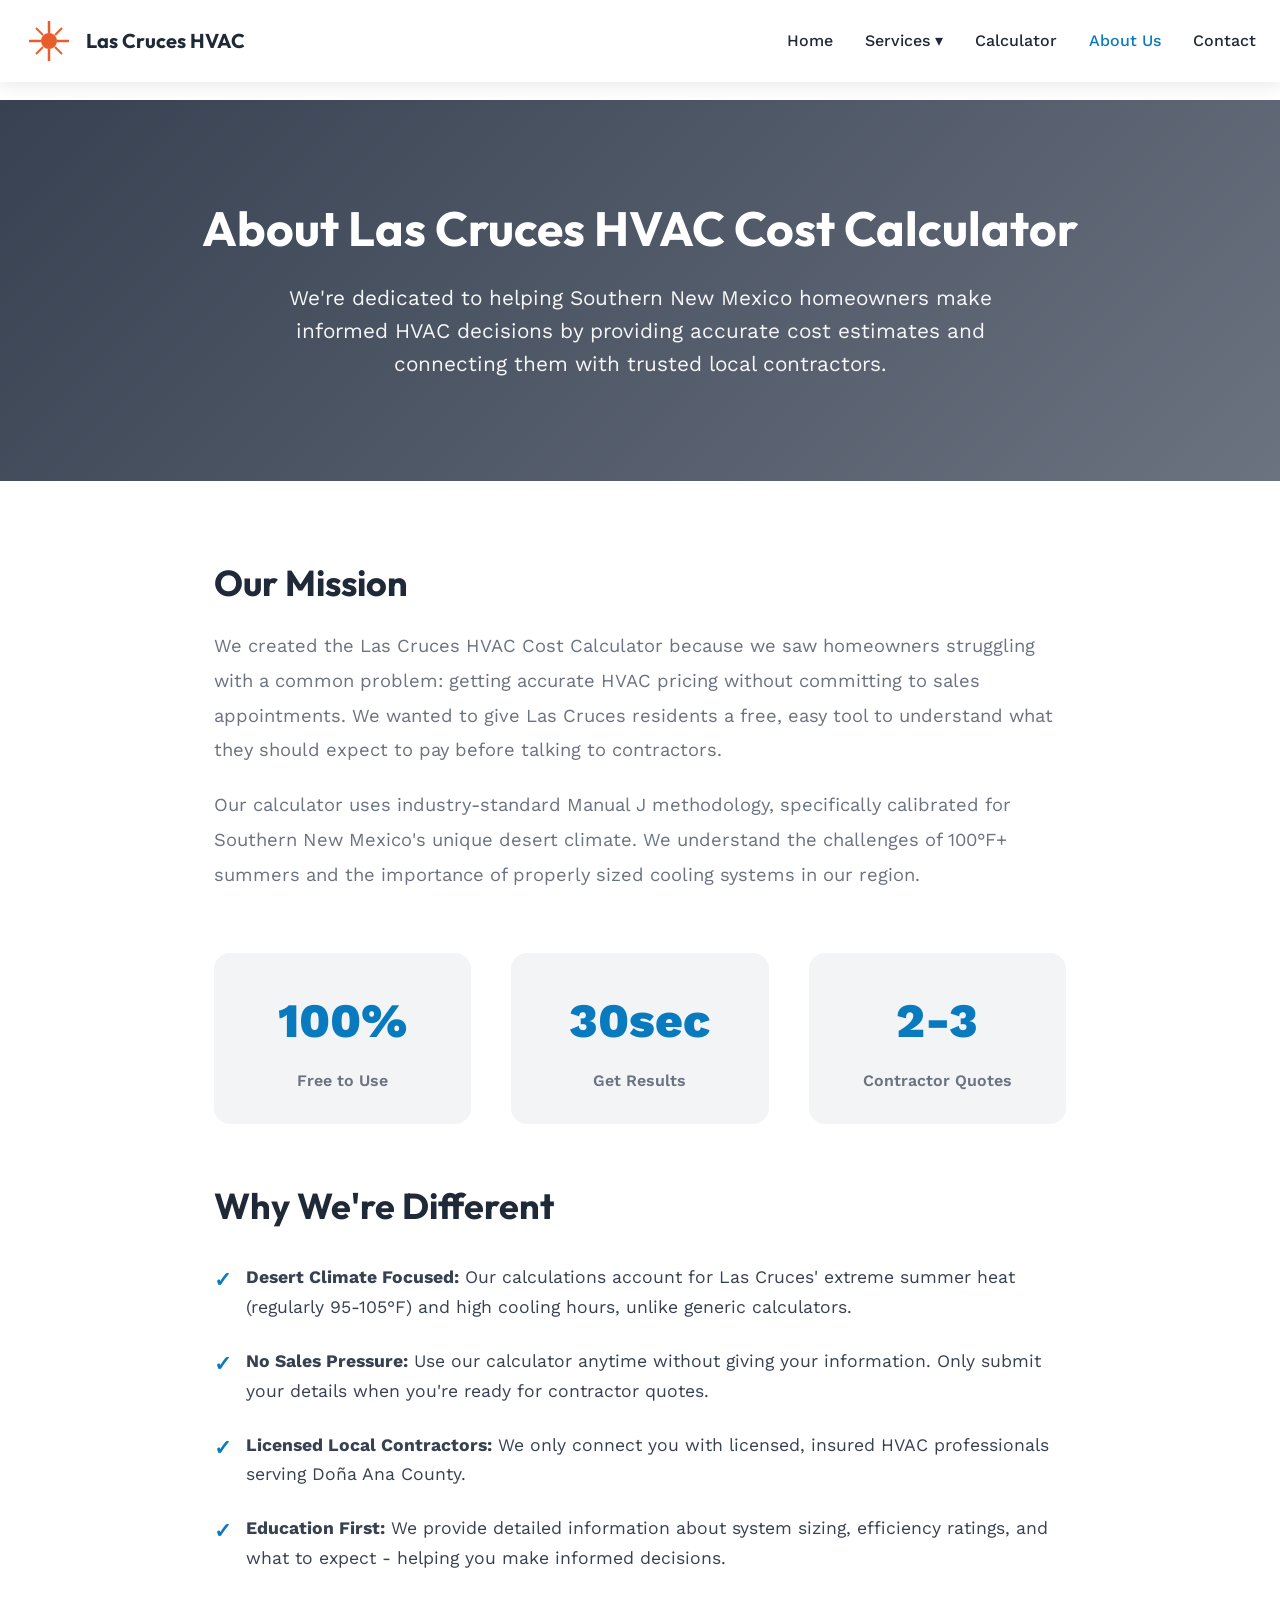
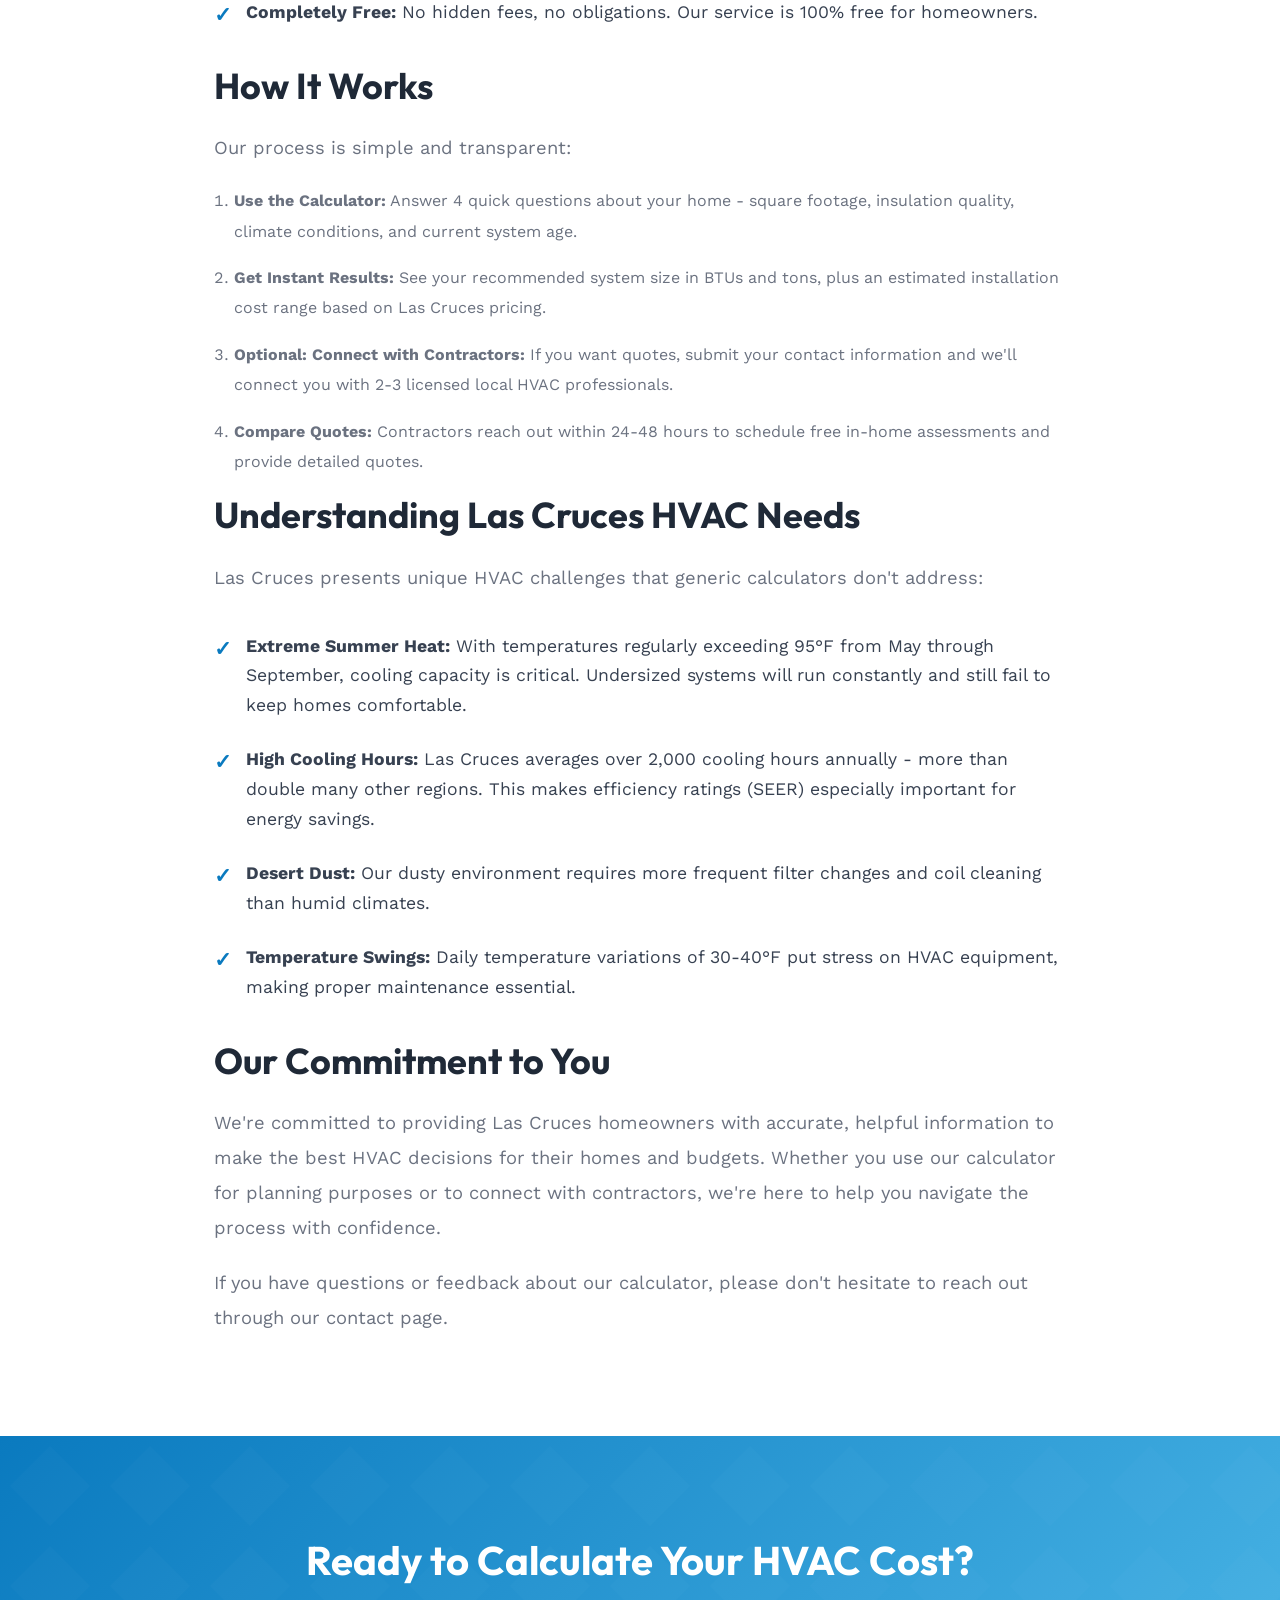
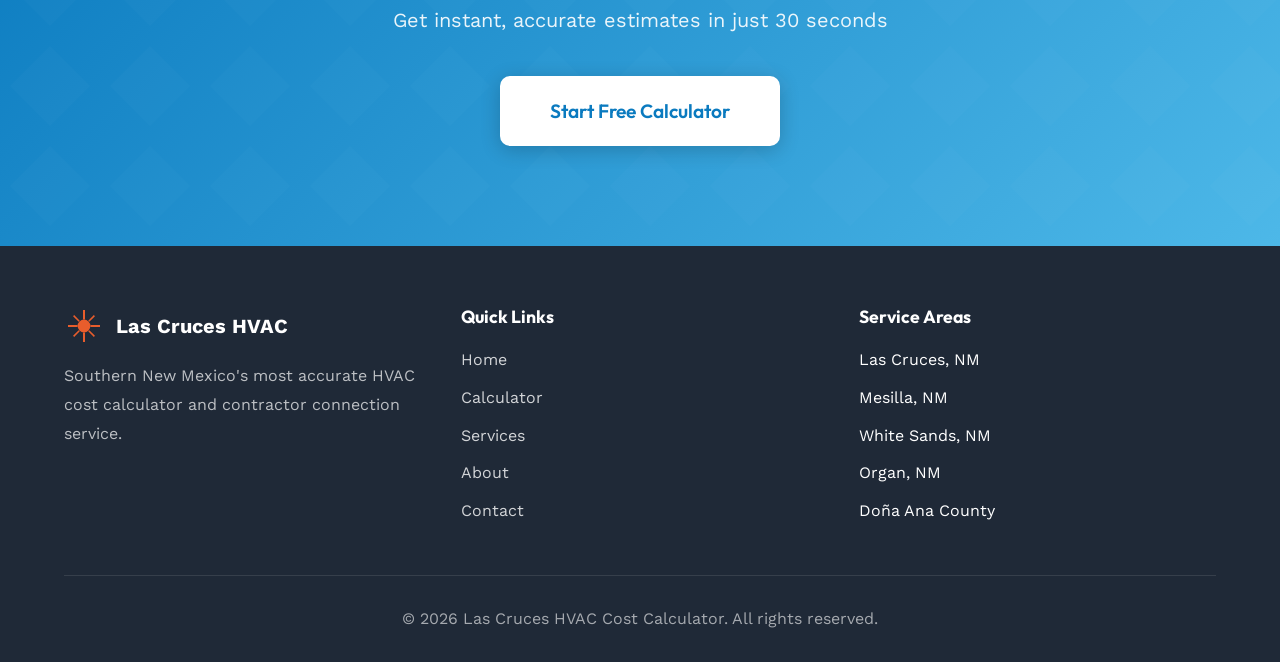
==== about.html @ 750be644 "first commit" ====
<html lang="en">
<head>
    <meta charset="UTF-8">
    <meta name="viewport" content="width=device-width, initial-scale=1.0">
    <title>About Las Cruces HVAC Cost Calculator | Free Tool & Local Contractors</title>
    <meta name="description" content="Learn about our free HVAC cost calculator serving Las Cruces and Doña Ana County. We connect homeowners with licensed local contractors for accurate quotes.">
    <link rel="stylesheet" href="styles.css">
    <link rel="preconnect" href="https://fonts.googleapis.com">
    <link rel="preconnect" href="https://fonts.gstatic.com" crossorigin>
    <link href="https://fonts.googleapis.com/css2?family=Outfit:wght@300;400;500;600;700;800&family=Work+Sans:wght@400;500;600&display=swap" rel="stylesheet">
    <style>
        .about-page {
            padding-top: 100px;
            min-height: 100vh;
        }

        .about-hero {
            background: var(--neutral-gradient);
            color: white;
            padding: 100px 24px;
            text-align: center;
        }

        .about-hero h1 {
            font-size: 3rem;
            margin-bottom: 24px;
        }

        .about-hero p {
            font-size: 1.3rem;
            max-width: 800px;
            margin: 0 auto;
            opacity: 0.95;
        }

        .about-content {
            max-width: 900px;
            margin: 0 auto;
            padding: 80px 24px;
        }

        .about-content h2 {
            font-size: 2.25rem;
            color: var(--dark);
            margin-bottom: 24px;
            margin-top: 60px;
        }

        .about-content h2:first-of-type {
            margin-top: 0;
        }

        .about-content p {
            color: var(--metal-gray);
            line-height: 1.9;
            font-size: 1.15rem;
            margin-bottom: 20px;
        }

        .about-content ul {
            margin: 24px 0;
            padding-left: 0;
            list-style: none;
        }

        .about-content ul li {
            padding: 12px 0 12px 32px;
            position: relative;
            color: var(--steel-dark);
            font-size: 1.1rem;
            line-height: 1.7;
        }

        .about-content ul li:before {
            content: '✓';
            position: absolute;
            left: 0;
            color: var(--cool-blue);
            font-weight: bold;
            font-size: 1.3rem;
        }

        .stats-grid {
            display: grid;
            grid-template-columns: repeat(auto-fit, minmax(200px, 1fr));
            gap: 40px;
            margin: 60px 0;
        }

        .stat-box {
            text-align: center;
            padding: 30px;
            background: var(--light-gray);
            border-radius: 16px;
        }

        .stat-number {
            font-size: 3rem;
            font-weight: 800;
            color: var(--cool-blue);
            margin-bottom: 8px;
        }

        .stat-label {
            color: var(--metal-gray);
            font-weight: 600;
        }

        @media (max-width: 768px) {
            .about-hero h1 {
                font-size: 2.25rem;
            }

            .about-hero p {
                font-size: 1.1rem;
            }

            .about-content h2 {
                font-size: 1.85rem;
            }
        }
    </style>
</head>
<body>
    <nav class="navbar">
        <div class="nav-container">
            <a href="index.html" class="logo">
                <svg width="50" height="50" viewBox="0 0 50 50" class="zia-icon">
                    <circle cx="25" cy="25" r="8" fill="currentColor"/>
                    <line x1="25" y1="5" x2="25" y2="17" stroke="currentColor" stroke-width="2.5"/>
                    <line x1="25" y1="33" x2="25" y2="45" stroke="currentColor" stroke-width="2.5"/>
                    <line x1="5" y1="25" x2="17" y2="25" stroke="currentColor" stroke-width="2.5"/>
                    <line x1="33" y1="25" x2="45" y2="25" stroke="currentColor" stroke-width="2.5"/>
                    <line x1="12" y1="12" x2="19" y2="19" stroke="currentColor" stroke-width="2"/>
                    <line x1="31" y1="31" x2="38" y2="38" stroke="currentColor" stroke-width="2"/>
                    <line x1="38" y1="12" x2="31" y2="19" stroke="currentColor" stroke-width="2"/>
                    <line x1="19" y1="31" x2="12" y2="38" stroke="currentColor" stroke-width="2"/>
                </svg>
                <span class="logo-text">Las Cruces HVAC</span>
            </a>
            <ul class="nav-menu">
                <li><a href="index.html">Home</a></li>
                <li class="dropdown">
                    <a href="services.html">Services ▾</a>
                    <ul class="dropdown-menu">
                        <li><a href="services.html#ac-repair">AC Repair</a></li>
                        <li><a href="services.html#furnace-repair">Furnace Repair</a></li>
                        <li><a href="services.html#maintenance">Maintenance</a></li>
                    </ul>
                </li>
                <li><a href="calculator.html">Calculator</a></li>
                <li><a href="about.html" class="active">About Us</a></li>
                <li><a href="contact.html">Contact</a></li>
            </ul>
            <div class="mobile-menu-toggle">☰</div>
        </div>
    </nav>

    <div class="about-page">
        <div class="about-hero fade-in">
            <h1>About Las Cruces HVAC Cost Calculator</h1>
            <p>We're dedicated to helping Southern New Mexico homeowners make informed HVAC decisions by providing accurate cost estimates and connecting them with trusted local contractors.</p>
        </div>

        <div class="about-content">
            <div class="fade-in">
                <h2>Our Mission</h2>
                <p>We created the Las Cruces HVAC Cost Calculator because we saw homeowners struggling with a common problem: getting accurate HVAC pricing without committing to sales appointments. We wanted to give Las Cruces residents a free, easy tool to understand what they should expect to pay before talking to contractors.</p>

                <p>Our calculator uses industry-standard Manual J methodology, specifically calibrated for Southern New Mexico's unique desert climate. We understand the challenges of 100°F+ summers and the importance of properly sized cooling systems in our region.</p>
            </div>

            <div class="stats-grid fade-in">
                <div class="stat-box">
                    <div class="stat-number">100%</div>
                    <div class="stat-label">Free to Use</div>
                </div>
                <div class="stat-box">
                    <div class="stat-number">30sec</div>
                    <div class="stat-label">Get Results</div>
                </div>
                <div class="stat-box">
                    <div class="stat-number">2-3</div>
                    <div class="stat-label">Contractor Quotes</div>
                </div>
            </div>

            <div class="fade-in">
                <h2>Why We're Different</h2>
                <ul>
                    <li><strong>Desert Climate Focused:</strong> Our calculations account for Las Cruces' extreme summer heat (regularly 95-105°F) and high cooling hours, unlike generic calculators.</li>
                    <li><strong>No Sales Pressure:</strong> Use our calculator anytime without giving your information. Only submit your details when you're ready for contractor quotes.</li>
                    <li><strong>Licensed Local Contractors:</strong> We only connect you with licensed, insured HVAC professionals serving Doña Ana County.</li>
                    <li><strong>Education First:</strong> We provide detailed information about system sizing, efficiency ratings, and what to expect - helping you make informed decisions.</li>
                    <li><strong>Completely Free:</strong> No hidden fees, no obligations. Our service is 100% free for homeowners.</li>
                </ul>
            </div>

            <div class="fade-in">
                <h2>How It Works</h2>
                <p>Our process is simple and transparent:</p>

                <ol style="padding-left: 20px; color: var(--metal-gray); line-height: 1.9;">
                    <li style="margin-bottom: 16px;"><strong>Use the Calculator:</strong> Answer 4 quick questions about your home - square footage, insulation quality, climate conditions, and current system age.</li>
                    <li style="margin-bottom: 16px;"><strong>Get Instant Results:</strong> See your recommended system size in BTUs and tons, plus an estimated installation cost range based on Las Cruces pricing.</li>
                    <li style="margin-bottom: 16px;"><strong>Optional: Connect with Contractors:</strong> If you want quotes, submit your contact information and we'll connect you with 2-3 licensed local HVAC professionals.</li>
                    <li style="margin-bottom: 16px;"><strong>Compare Quotes:</strong> Contractors reach out within 24-48 hours to schedule free in-home assessments and provide detailed quotes.</li>
                </ol>
            </div>

            <div class="fade-in">
                <h2>Understanding Las Cruces HVAC Needs</h2>
                <p>Las Cruces presents unique HVAC challenges that generic calculators don't address:</p>

                <ul>
                    <li><strong>Extreme Summer Heat:</strong> With temperatures regularly exceeding 95°F from May through September, cooling capacity is critical. Undersized systems will run constantly and still fail to keep homes comfortable.</li>
                    <li><strong>High Cooling Hours:</strong> Las Cruces averages over 2,000 cooling hours annually - more than double many other regions. This makes efficiency ratings (SEER) especially important for energy savings.</li>
                    <li><strong>Desert Dust:</strong> Our dusty environment requires more frequent filter changes and coil cleaning than humid climates.</li>
                    <li><strong>Temperature Swings:</strong> Daily temperature variations of 30-40°F put stress on HVAC equipment, making proper maintenance essential.</li>
                </ul>
            </div>

            <div class="fade-in">
                <h2>Our Commitment to You</h2>
                <p>We're committed to providing Las Cruces homeowners with accurate, helpful information to make the best HVAC decisions for their homes and budgets. Whether you use our calculator for planning purposes or to connect with contractors, we're here to help you navigate the process with confidence.</p>

                <p>If you have questions or feedback about our calculator, please don't hesitate to reach out through our contact page.</p>
            </div>
        </div>

        <section class="cta-section fade-in">
            <div class="container">
                <div class="cta-content">
                    <h2>Ready to Calculate Your HVAC Cost?</h2>
                    <p>Get instant, accurate estimates in just 30 seconds</p>
                    <a href="calculator.html" class="cta-button primary large">Start Free Calculator</a>
                </div>
            </div>
        </section>
    </div>

    <footer class="footer">
        <div class="container">
            <div class="footer-content">
                <div class="footer-section">
                    <div class="footer-logo">
                        <svg width="40" height="40" viewBox="0 0 50 50" class="zia-icon">
                            <circle cx="25" cy="25" r="8" fill="currentColor"/>
                            <line x1="25" y1="5" x2="25" y2="17" stroke="currentColor" stroke-width="2.5"/>
                            <line x1="25" y1="33" x2="25" y2="45" stroke="currentColor" stroke-width="2.5"/>
                            <line x1="5" y1="25" x2="17" y2="25" stroke="currentColor" stroke-width="2.5"/>
                            <line x1="33" y1="25" x2="45" y2="25" stroke="currentColor" stroke-width="2.5"/>
                            <line x1="12" y1="12" x2="19" y2="19" stroke="currentColor" stroke-width="2"/>
                            <line x1="31" y1="31" x2="38" y2="38" stroke="currentColor" stroke-width="2"/>
                            <line x1="38" y1="12" x2="31" y2="19" stroke="currentColor" stroke-width="2"/>
                            <line x1="19" y1="31" x2="12" y2="38" stroke="currentColor" stroke-width="2"/>
                        </svg>
                        <span>Las Cruces HVAC</span>
                    </div>
                    <p>Southern New Mexico's most accurate HVAC cost calculator and contractor connection service.</p>
                </div>
                <div class="footer-section">
                    <h4>Quick Links</h4>
                    <ul>
                        <li><a href="index.html">Home</a></li>
                        <li><a href="calculator.html">Calculator</a></li>
                        <li><a href="services.html">Services</a></li>
                        <li><a href="about.html">About</a></li>
                        <li><a href="contact.html">Contact</a></li>
                    </ul>
                </div>
                <div class="footer-section">
                    <h4>Service Areas</h4>
                    <ul>
                        <li>Las Cruces, NM</li>
                        <li>Mesilla, NM</li>
                        <li>White Sands, NM</li>
                        <li>Organ, NM</li>
                        <li>Doña Ana County</li>
                    </ul>
                </div>
            </div>
            <div class="footer-bottom">
                <p>&copy; 2026 Las Cruces HVAC Cost Calculator. All rights reserved.</p>
            </div>
        </div>
    </footer>

    <script src="script.js"></script>
</body>
</html>
---- styles.css ----
:root {
    /* HVAC Color Palette */
    --cool-blue: #0A7ABF;
    --ice-blue: #4DB8E8;
    --warm-orange: #E85D2C;
    --heat-red: #C7402C;
    --metal-gray: #6B7280;
    --steel-dark: #374151;
    --light-gray: #F3F4F6;
    --white: #FFFFFF;
    --dark: #1F2937;
    
    /* Gradients */
    --cool-gradient: linear-gradient(135deg, var(--cool-blue), var(--ice-blue));
    --warm-gradient: linear-gradient(135deg, var(--warm-orange), var(--heat-red));
    --neutral-gradient: linear-gradient(135deg, var(--steel-dark), var(--metal-gray));
}

* {
    margin: 0;
    padding: 0;
    box-sizing: border-box;
}

body {
    font-family: 'Work Sans', sans-serif;
    line-height: 1.6;
    color: var(--dark);
    background-color: var(--white);
    overflow-x: hidden;
}

h1, h2, h3, h4, h5, h6 {
    font-family: 'Outfit', sans-serif;
    font-weight: 700;
    line-height: 1.2;
}

.container {
    max-width: 1200px;
    margin: 0 auto;
    padding: 0 24px;
}

/* Navigation */
.navbar {
    position: fixed;
    top: 0;
    left: 0;
    right: 0;
    background: rgba(255, 255, 255, 0.95);
    backdrop-filter: blur(10px);
    box-shadow: 0 2px 20px rgba(0, 0, 0, 0.1);
    z-index: 1000;
    transition: all 0.3s ease;
}

.nav-container {
    max-width: 1400px;
    margin: 0 auto;
    padding: 16px 24px;
    display: flex;
    justify-content: space-between;
    align-items: center;
}

.logo {
    display: flex;
    align-items: center;
    gap: 12px;
    text-decoration: none;
    color: var(--dark);
    font-weight: 700;
    font-size: 1.25rem;
    font-family: 'Outfit', sans-serif;
}

.zia-icon {
    color: var(--warm-orange);
    transition: transform 0.3s ease;
}

.logo:hover .zia-icon {
    transform: rotate(90deg);
}

.nav-menu {
    display: flex;
    list-style: none;
    gap: 32px;
    align-items: center;
}

.nav-menu a {
    text-decoration: none;
    color: var(--dark);
    font-weight: 500;
    transition: color 0.3s ease;
    position: relative;
}

.nav-menu a:hover,
.nav-menu a.active {
    color: var(--cool-blue);
}

.nav-menu a.calculator-link {
    background: var(--cool-gradient);
    color: white;
    padding: 10px 20px;
    border-radius: 8px;
    transition: transform 0.3s ease, box-shadow 0.3s ease;
}

.nav-menu a.calculator-link:hover {
    transform: translateY(-2px);
    box-shadow: 0 4px 12px rgba(10, 122, 191, 0.3);
}

.dropdown {
    position: relative;
}

.dropdown-menu {
    position: absolute;
    top: 100%;
    left: 0;
    background: white;
    list-style: none;
    padding: 12px 0;
    border-radius: 8px;
    box-shadow: 0 4px 20px rgba(0, 0, 0, 0.1);
    opacity: 0;
    visibility: hidden;
    transform: translateY(-10px);
    transition: all 0.3s ease;
    min-width: 200px;
}

.dropdown:hover .dropdown-menu {
    opacity: 1;
    visibility: visible;
    transform: translateY(0);
}

.dropdown-menu li {
    padding: 0;
}

.dropdown-menu a {
    display: block;
    padding: 10px 20px;
    color: var(--dark);
    text-decoration: none;
    transition: background 0.3s ease;
}

.dropdown-menu a:hover {
    background: var(--light-gray);
    color: var(--cool-blue);
}

.mobile-menu-toggle {
    display: none;
    font-size: 1.5rem;
    cursor: pointer;
}

/* Hero Section */
.hero {
    position: relative;
    min-height: 90vh;
    display: flex;
    align-items: center;
    justify-content: center;
    padding: 120px 24px 80px;
    overflow: hidden;
    background: linear-gradient(135deg, #0A7ABF 0%, #4DB8E8 100%);
}

.hero-background {
    position: absolute;
    top: 0;
    left: 0;
    right: 0;
    bottom: 0;
    background-image: 
        url('data:image/svg+xml,<svg width="100" height="100" xmlns="http://www.w3.org/2000/svg"><rect width="100" height="100" fill="none"/><circle cx="50" cy="50" r="30" fill="rgba(255,255,255,0.03)"/></svg>'),
        linear-gradient(135deg, rgba(10, 122, 191, 0.9) 0%, rgba(77, 184, 232, 0.8) 100%);
    background-size: 100px 100px, cover;
    opacity: 1;
}

.hero-content {
    position: relative;
    z-index: 1;
    text-align: center;
    max-width: 900px;
    color: white;
}

.hero h1 {
    font-size: 3.5rem;
    margin-bottom: 24px;
    font-weight: 800;
    letter-spacing: -0.02em;
}

.hero .highlight {
    color: #FFD93D;
    text-shadow: 0 2px 10px rgba(255, 217, 61, 0.3);
}

.hero-subtitle {
    font-size: 1.25rem;
    margin-bottom: 40px;
    opacity: 0.95;
    line-height: 1.8;
}

.hero-features {
    display: flex;
    justify-content: center;
    gap: 32px;
    margin-bottom: 40px;
    flex-wrap: wrap;
}

.feature-badge {
    display: flex;
    align-items: center;
    gap: 8px;
    background: rgba(255, 255, 255, 0.15);
    backdrop-filter: blur(10px);
    padding: 12px 20px;
    border-radius: 50px;
    font-weight: 500;
}

.feature-badge .icon {
    font-size: 1.2rem;
    color: #FFD93D;
}

/* CTA Buttons */
.cta-button {
    display: inline-block;
    padding: 16px 40px;
    border-radius: 10px;
    text-decoration: none;
    font-weight: 600;
    font-size: 1.1rem;
    transition: all 0.3s ease;
    border: none;
    cursor: pointer;
    font-family: 'Outfit', sans-serif;
}

.cta-button.primary {
    background: white;
    color: var(--cool-blue);
    box-shadow: 0 4px 20px rgba(0, 0, 0, 0.2);
}

.cta-button.primary:hover {
    transform: translateY(-3px);
    box-shadow: 0 6px 30px rgba(0, 0, 0, 0.3);
}

.cta-button.large {
    padding: 20px 50px;
    font-size: 1.2rem;
}

/* About Section */
.about-section {
    padding: 100px 24px;
    background: white;
    position: relative;
}

.about-section::before {
    content: '';
    position: absolute;
    top: 0;
    left: 0;
    right: 0;
    bottom: 0;
    background-image: url('data:image/svg+xml,<svg width="200" height="200" xmlns="http://www.w3.org/2000/svg"><circle cx="100" cy="100" r="80" fill="none" stroke="rgba(10,122,191,0.03)" stroke-width="2"/><circle cx="100" cy="100" r="50" fill="none" stroke="rgba(232,93,44,0.03)" stroke-width="2"/></svg>');
    background-size: 200px 200px;
    opacity: 0.5;
    pointer-events: none;
}

.about-content {
    position: relative;
    z-index: 1;
}

.about-section h2 {
    font-size: 2.5rem;
    text-align: center;
    margin-bottom: 24px;
    color: var(--dark);
}

.section-intro {
    text-align: center;
    font-size: 1.2rem;
    color: var(--metal-gray);
    max-width: 800px;
    margin: 0 auto 60px;
    line-height: 1.8;
}

.benefits-grid {
    display: grid;
    grid-template-columns: repeat(auto-fit, minmax(300px, 1fr));
    gap: 40px;
    margin-top: 60px;
}

.benefit-card {
    background: white;
    padding: 40px;
    border-radius: 16px;
    box-shadow: 0 4px 20px rgba(0, 0, 0, 0.08);
    transition: all 0.3s ease;
    border: 2px solid transparent;
}

.benefit-card:hover {
    transform: translateY(-5px);
    box-shadow: 0 8px 30px rgba(0, 0, 0, 0.12);
    border-color: var(--cool-blue);
}

.benefit-icon {
    font-size: 3rem;
    margin-bottom: 20px;
    width: 80px;
    height: 80px;
    display: flex;
    align-items: center;
    justify-content: center;
    border-radius: 16px;
}

.benefit-icon.cool {
    background: var(--cool-gradient);
}

.benefit-icon.warm {
    background: var(--warm-gradient);
}

.benefit-icon.neutral {
    background: var(--neutral-gradient);
}

.benefit-card h3 {
    font-size: 1.5rem;
    margin-bottom: 16px;
    color: var(--dark);
}

.benefit-card p {
    color: var(--metal-gray);
    line-height: 1.8;
}

/* Cities Section */
.cities-section {
    padding: 100px 24px;
    background: var(--light-gray);
}

.cities-section h2 {
    font-size: 2.5rem;
    text-align: center;
    margin-bottom: 24px;
    color: var(--dark);
}

.cities-grid {
    display: grid;
    grid-template-columns: repeat(auto-fit, minmax(320px, 1fr));
    gap: 32px;
    margin-top: 60px;
}

.city-card {
    background: white;
    border-radius: 16px;
    overflow: hidden;
    box-shadow: 0 4px 20px rgba(0, 0, 0, 0.08);
    transition: all 0.3s ease;
}

.city-card:hover {
    transform: translateY(-8px);
    box-shadow: 0 12px 40px rgba(0, 0, 0, 0.15);
}

.city-image {
    position: relative;
    height: 220px;
    background-size: cover;
    background-position: center;
}

.city-overlay {
    position: absolute;
    top: 0;
    left: 0;
    right: 0;
    bottom: 0;
    background: linear-gradient(to bottom, transparent 0%, rgba(0, 0, 0, 0.3) 100%);
}

.city-content {
    padding: 30px;
}

.city-content h3 {
    font-size: 1.75rem;
    margin-bottom: 12px;
    color: var(--dark);
}

.city-content p {
    color: var(--metal-gray);
    margin-bottom: 24px;
    line-height: 1.6;
}

.city-button {
    display: inline-block;
    padding: 12px 28px;
    background: var(--cool-gradient);
    color: white;
    text-decoration: none;
    border-radius: 8px;
    font-weight: 600;
    transition: all 0.3s ease;
}

.city-button:hover {
    transform: translateX(5px);
    box-shadow: 0 4px 15px rgba(10, 122, 191, 0.3);
}

/* CTA Section */
.cta-section {
    padding: 100px 24px;
    background: var(--cool-gradient);
    text-align: center;
    position: relative;
    overflow: hidden;
}

.cta-section::before {
    content: '';
    position: absolute;
    top: 0;
    left: 0;
    right: 0;
    bottom: 0;
    background-image: url('data:image/svg+xml,<svg width="100" height="100" xmlns="http://www.w3.org/2000/svg"><rect width="100" height="100" fill="none"/><path d="M50 10 L90 50 L50 90 L10 50 Z" fill="rgba(255,255,255,0.05)"/></svg>');
    background-size: 100px 100px;
    opacity: 0.3;
}

.cta-content {
    position: relative;
    z-index: 1;
}

.cta-section h2 {
    font-size: 2.5rem;
    color: white;
    margin-bottom: 20px;
}

.cta-section p {
    font-size: 1.25rem;
    color: rgba(255, 255, 255, 0.9);
    margin-bottom: 40px;
}

/* Footer */
.footer {
    background: var(--dark);
    color: white;
    padding: 60px 24px 30px;
}

.footer-content {
    display: grid;
    grid-template-columns: repeat(auto-fit, minmax(250px, 1fr));
    gap: 40px;
    margin-bottom: 40px;
}

.footer-logo {
    display: flex;
    align-items: center;
    gap: 12px;
    margin-bottom: 16px;
    font-weight: 700;
    font-size: 1.25rem;
}

.footer-section h4 {
    margin-bottom: 20px;
    font-size: 1.1rem;
}

.footer-section ul {
    list-style: none;
}

.footer-section ul li {
    margin-bottom: 12px;
}

.footer-section a {
    color: rgba(255, 255, 255, 0.8);
    text-decoration: none;
    transition: color 0.3s ease;
}

.footer-section a:hover {
    color: var(--ice-blue);
}

.footer-section p {
    color: rgba(255, 255, 255, 0.7);
    line-height: 1.8;
}

.footer-bottom {
    text-align: center;
    padding-top: 30px;
    border-top: 1px solid rgba(255, 255, 255, 0.1);
    color: rgba(255, 255, 255, 0.6);
}

/* Animations */
.fade-in {
    opacity: 0;
    transform: translateY(30px);
    animation: fadeInUp 0.8s ease forwards;
}

@keyframes fadeInUp {
    to {
        opacity: 1;
        transform: translateY(0);
    }
}

.fade-in-scroll {
    opacity: 0;
    transform: translateY(50px);
    transition: all 0.8s ease;
}

.fade-in-scroll.visible {
    opacity: 1;
    transform: translateY(0);
}

/* Responsive */
@media (max-width: 768px) {
    .nav-menu {
        display: none;
    }
    
    .mobile-menu-toggle {
        display: block;
    }
    
    .hero h1 {
        font-size: 2.25rem;
    }
    
    .hero-subtitle {
        font-size: 1.1rem;
    }
    
    .hero-features {
        flex-direction: column;
        gap: 16px;
    }
    
    .about-section h2,
    .cities-section h2,
    .cta-section h2 {
        font-size: 2rem;
    }
    
    .section-intro {
        font-size: 1.1rem;
    }
    
    .cities-grid {
        grid-template-columns: 1fr;
    }
}

@media (max-width: 480px) {
    .hero h1 {
        font-size: 1.75rem;
    }
    
    .benefit-card,
    .city-content {
        padding: 24px;
    }
}
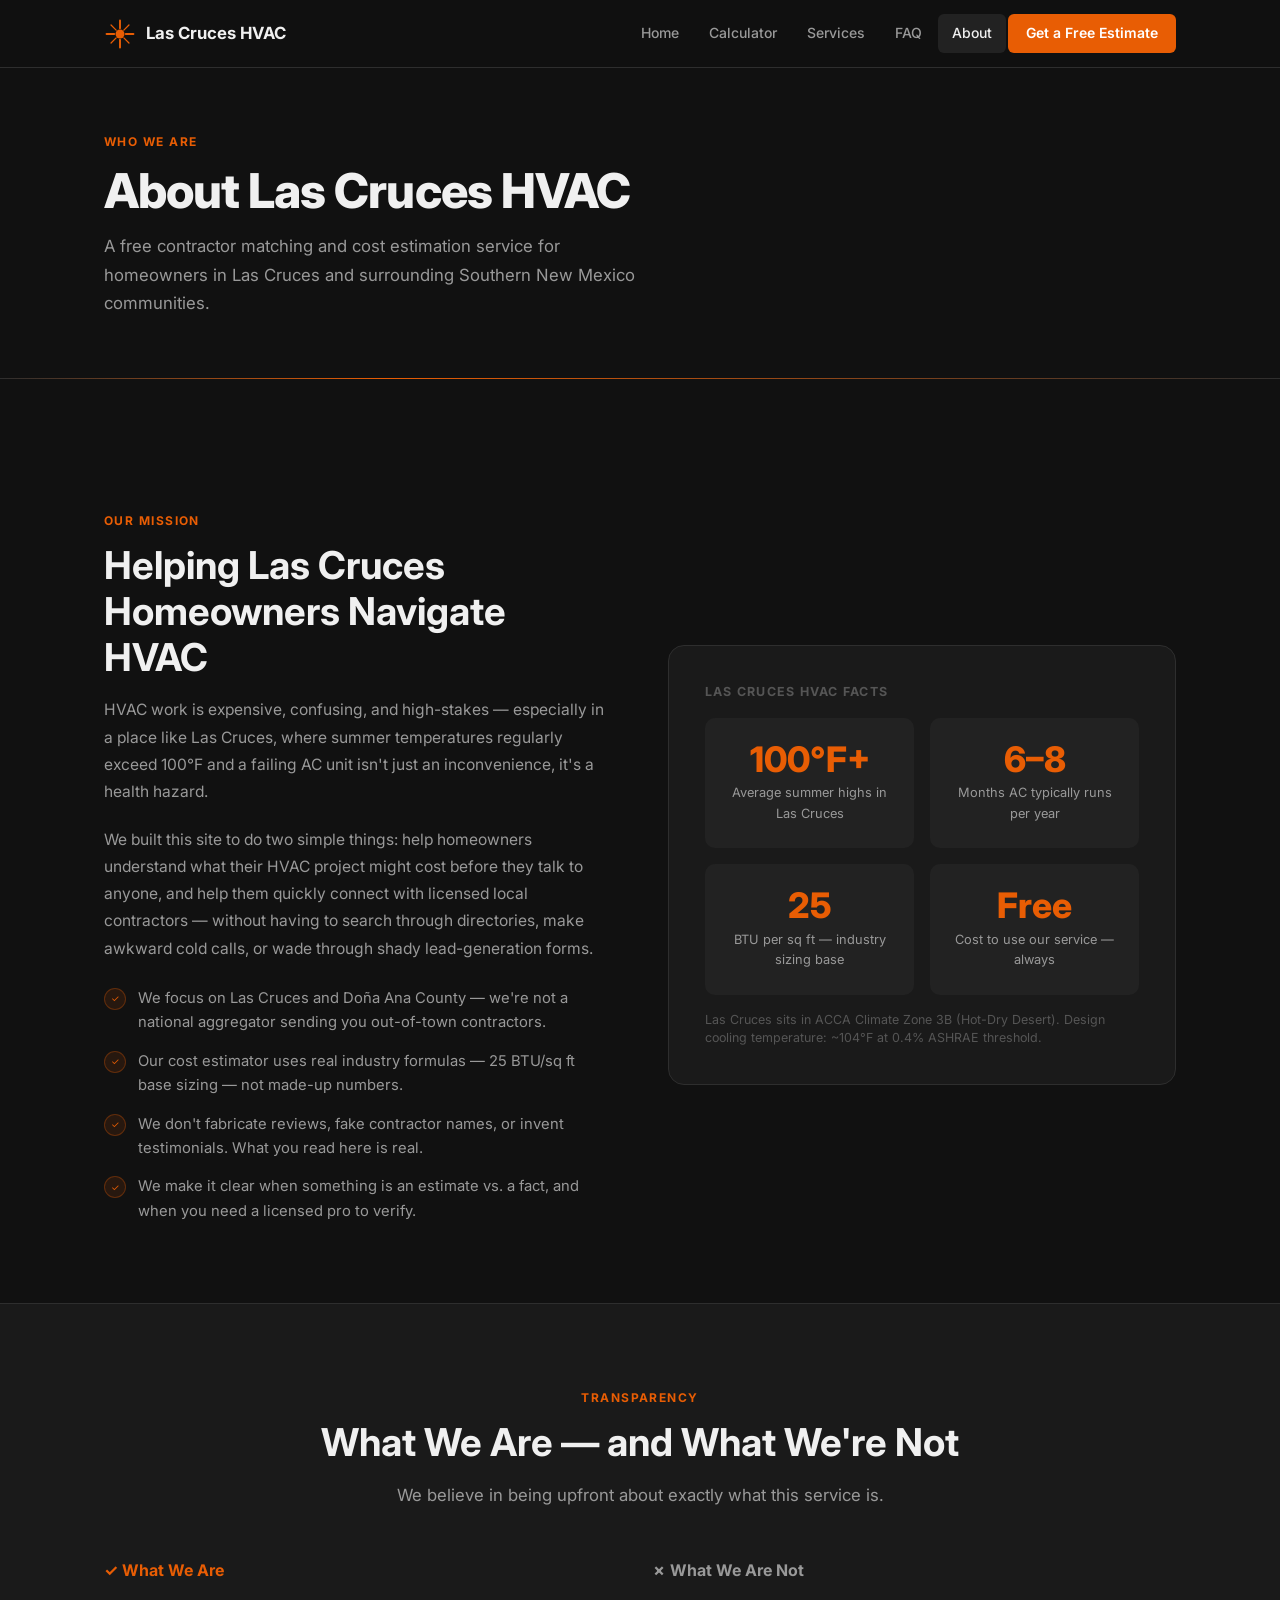
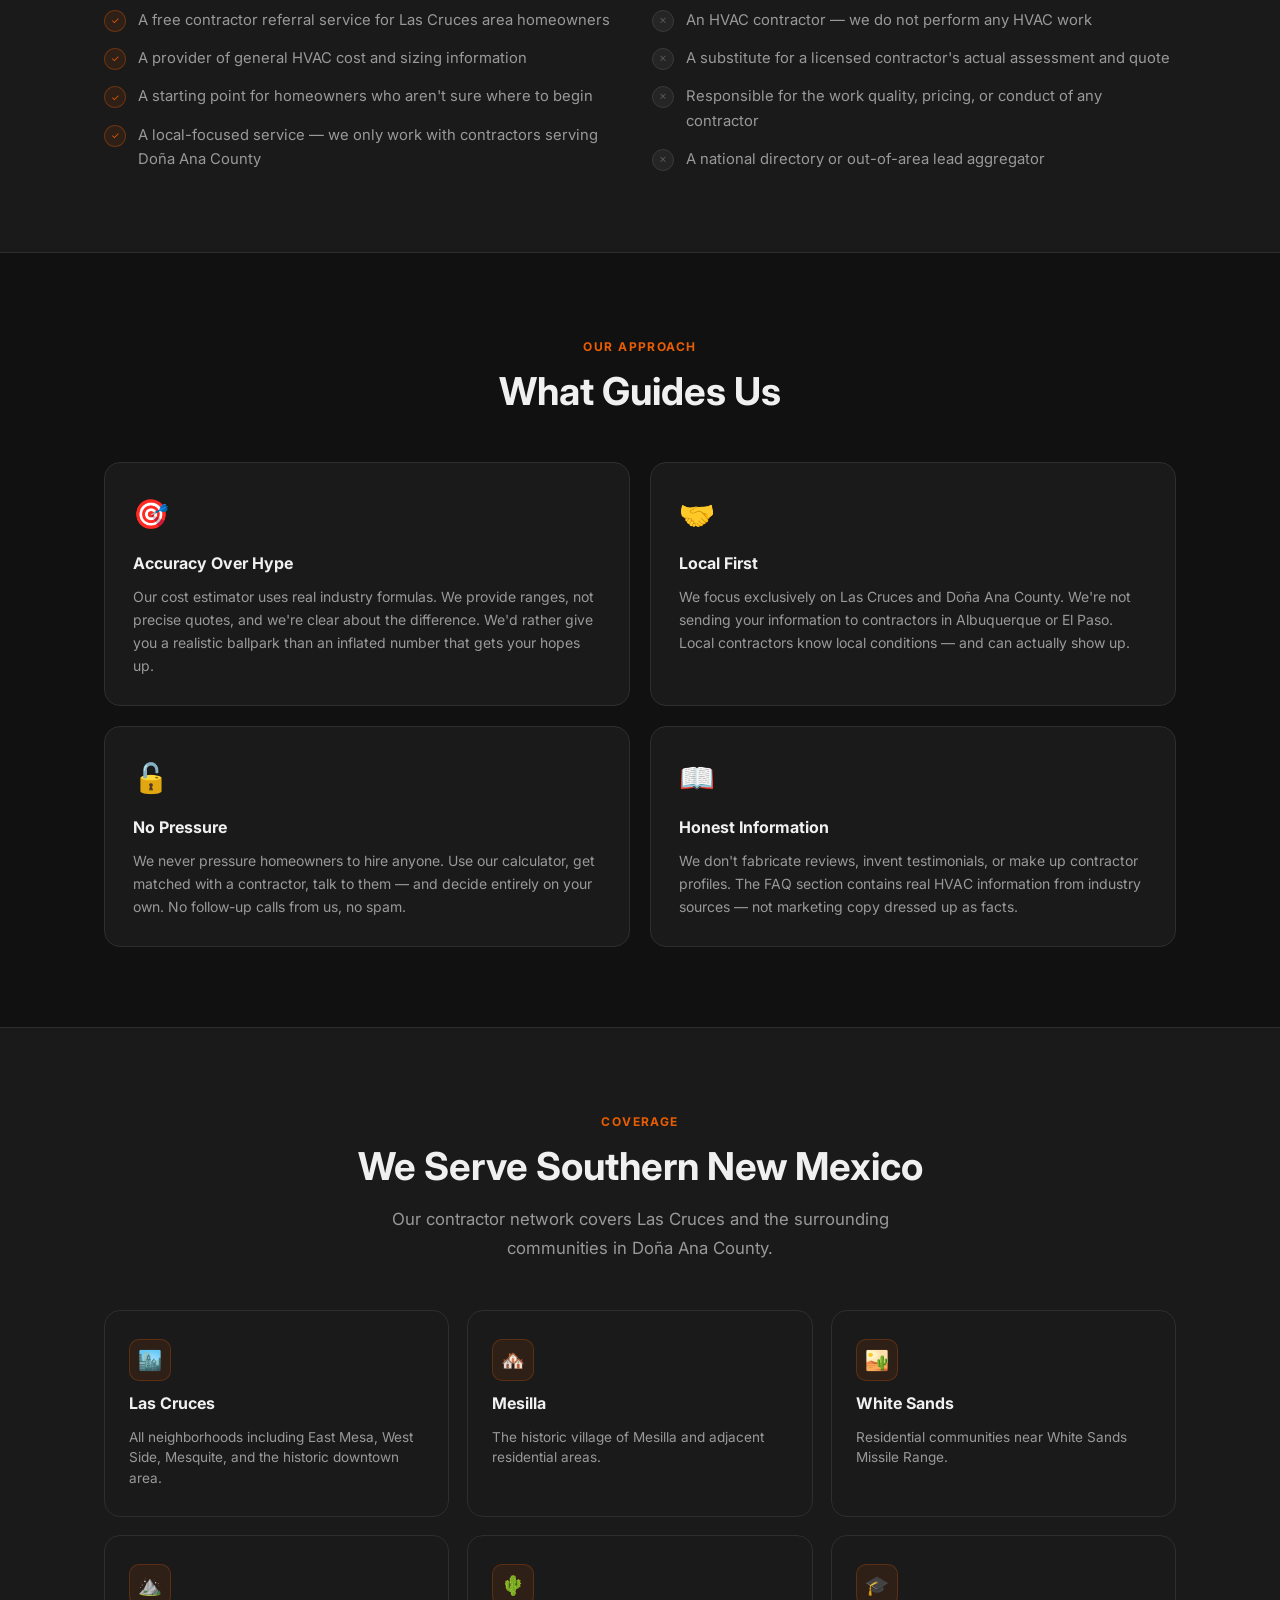
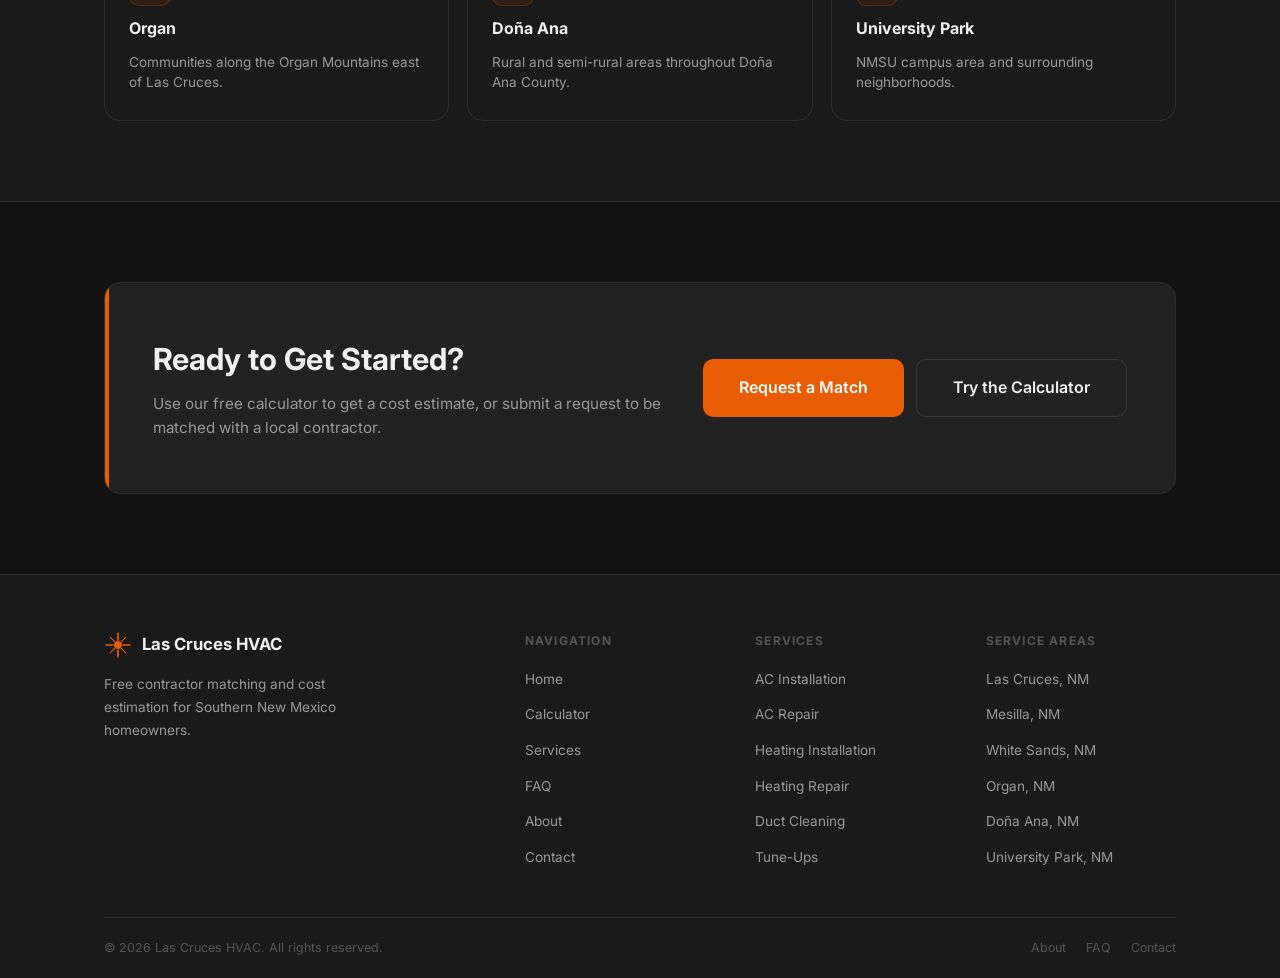
==== commit 2bd98a32: "Full site rebuild with dark theme - New dark color scheme (#111111 bg, #1a1a1a cards, #e85d04 accent" ====
--- a/about.html
+++ b/about.html
@@ -1,291 +1,335 @@
+<!DOCTYPE html>
 <html lang="en">
 <head>
-    <meta charset="UTF-8">
-    <meta name="viewport" content="width=device-width, initial-scale=1.0">
-    <title>About Las Cruces HVAC Cost Calculator | Free Tool & Local Contractors</title>
-    <meta name="description" content="Learn about our free HVAC cost calculator serving Las Cruces and Doña Ana County. We connect homeowners with licensed local contractors for accurate quotes.">
-    <link rel="stylesheet" href="styles.css">
-    <link rel="preconnect" href="https://fonts.googleapis.com">
-    <link rel="preconnect" href="https://fonts.gstatic.com" crossorigin>
-    <link href="https://fonts.googleapis.com/css2?family=Outfit:wght@300;400;500;600;700;800&family=Work+Sans:wght@400;500;600&display=swap" rel="stylesheet">
-    <style>
-        .about-page {
-            padding-top: 100px;
-            min-height: 100vh;
-        }
-
-        .about-hero {
-            background: var(--neutral-gradient);
-            color: white;
-            padding: 100px 24px;
-            text-align: center;
-        }
-
-        .about-hero h1 {
-            font-size: 3rem;
-            margin-bottom: 24px;
-        }
-
-        .about-hero p {
-            font-size: 1.3rem;
-            max-width: 800px;
-            margin: 0 auto;
-            opacity: 0.95;
-        }
-
-        .about-content {
-            max-width: 900px;
-            margin: 0 auto;
-            padding: 80px 24px;
-        }
-
-        .about-content h2 {
-            font-size: 2.25rem;
-            color: var(--dark);
-            margin-bottom: 24px;
-            margin-top: 60px;
-        }
-
-        .about-content h2:first-of-type {
-            margin-top: 0;
-        }
-
-        .about-content p {
-            color: var(--metal-gray);
-            line-height: 1.9;
-            font-size: 1.15rem;
-            margin-bottom: 20px;
-        }
-
-        .about-content ul {
-            margin: 24px 0;
-            padding-left: 0;
-            list-style: none;
-        }
-
-        .about-content ul li {
-            padding: 12px 0 12px 32px;
-            position: relative;
-            color: var(--steel-dark);
-            font-size: 1.1rem;
-            line-height: 1.7;
-        }
-
-        .about-content ul li:before {
-            content: '✓';
-            position: absolute;
-            left: 0;
-            color: var(--cool-blue);
-            font-weight: bold;
-            font-size: 1.3rem;
-        }
-
-        .stats-grid {
-            display: grid;
-            grid-template-columns: repeat(auto-fit, minmax(200px, 1fr));
-            gap: 40px;
-            margin: 60px 0;
-        }
-
-        .stat-box {
-            text-align: center;
-            padding: 30px;
-            background: var(--light-gray);
-            border-radius: 16px;
-        }
-
-        .stat-number {
-            font-size: 3rem;
-            font-weight: 800;
-            color: var(--cool-blue);
-            margin-bottom: 8px;
-        }
-
-        .stat-label {
-            color: var(--metal-gray);
-            font-weight: 600;
-        }
-
-        @media (max-width: 768px) {
-            .about-hero h1 {
-                font-size: 2.25rem;
-            }
-
-            .about-hero p {
-                font-size: 1.1rem;
-            }
-
-            .about-content h2 {
-                font-size: 1.85rem;
-            }
-        }
-    </style>
+  <meta charset="UTF-8">
+  <meta name="viewport" content="width=device-width, initial-scale=1.0">
+  <title>About Us | Las Cruces HVAC</title>
+  <meta name="description" content="Learn about Las Cruces HVAC — a free contractor matching and cost estimation service for homeowners in Las Cruces, NM and surrounding Southern New Mexico communities.">
+  <link rel="preconnect" href="https://fonts.googleapis.com">
+  <link rel="preconnect" href="https://fonts.gstatic.com" crossorigin>
+  <link href="https://fonts.googleapis.com/css2?family=Inter:wght@400;500;600;700;800&display=swap" rel="stylesheet">
+  <link rel="stylesheet" href="styles.css">
 </head>
 <body>
-    <nav class="navbar">
-        <div class="nav-container">
-            <a href="index.html" class="logo">
-                <svg width="50" height="50" viewBox="0 0 50 50" class="zia-icon">
-                    <circle cx="25" cy="25" r="8" fill="currentColor"/>
-                    <line x1="25" y1="5" x2="25" y2="17" stroke="currentColor" stroke-width="2.5"/>
-                    <line x1="25" y1="33" x2="25" y2="45" stroke="currentColor" stroke-width="2.5"/>
-                    <line x1="5" y1="25" x2="17" y2="25" stroke="currentColor" stroke-width="2.5"/>
-                    <line x1="33" y1="25" x2="45" y2="25" stroke="currentColor" stroke-width="2.5"/>
-                    <line x1="12" y1="12" x2="19" y2="19" stroke="currentColor" stroke-width="2"/>
-                    <line x1="31" y1="31" x2="38" y2="38" stroke="currentColor" stroke-width="2"/>
-                    <line x1="38" y1="12" x2="31" y2="19" stroke="currentColor" stroke-width="2"/>
-                    <line x1="19" y1="31" x2="12" y2="38" stroke="currentColor" stroke-width="2"/>
-                </svg>
-                <span class="logo-text">Las Cruces HVAC</span>
-            </a>
-            <ul class="nav-menu">
-                <li><a href="index.html">Home</a></li>
-                <li class="dropdown">
-                    <a href="services.html">Services ▾</a>
-                    <ul class="dropdown-menu">
-                        <li><a href="services.html#ac-repair">AC Repair</a></li>
-                        <li><a href="services.html#furnace-repair">Furnace Repair</a></li>
-                        <li><a href="services.html#maintenance">Maintenance</a></li>
-                    </ul>
-                </li>
-                <li><a href="calculator.html">Calculator</a></li>
-                <li><a href="about.html" class="active">About Us</a></li>
-                <li><a href="contact.html">Contact</a></li>
-            </ul>
-            <div class="mobile-menu-toggle">☰</div>
-        </div>
-    </nav>
-
-    <div class="about-page">
-        <div class="about-hero fade-in">
-            <h1>About Las Cruces HVAC Cost Calculator</h1>
-            <p>We're dedicated to helping Southern New Mexico homeowners make informed HVAC decisions by providing accurate cost estimates and connecting them with trusted local contractors.</p>
-        </div>
-
-        <div class="about-content">
-            <div class="fade-in">
-                <h2>Our Mission</h2>
-                <p>We created the Las Cruces HVAC Cost Calculator because we saw homeowners struggling with a common problem: getting accurate HVAC pricing without committing to sales appointments. We wanted to give Las Cruces residents a free, easy tool to understand what they should expect to pay before talking to contractors.</p>
-
-                <p>Our calculator uses industry-standard Manual J methodology, specifically calibrated for Southern New Mexico's unique desert climate. We understand the challenges of 100°F+ summers and the importance of properly sized cooling systems in our region.</p>
-            </div>
-
-            <div class="stats-grid fade-in">
-                <div class="stat-box">
-                    <div class="stat-number">100%</div>
-                    <div class="stat-label">Free to Use</div>
-                </div>
-                <div class="stat-box">
-                    <div class="stat-number">30sec</div>
-                    <div class="stat-label">Get Results</div>
-                </div>
-                <div class="stat-box">
-                    <div class="stat-number">2-3</div>
-                    <div class="stat-label">Contractor Quotes</div>
-                </div>
-            </div>
-
-            <div class="fade-in">
-                <h2>Why We're Different</h2>
-                <ul>
-                    <li><strong>Desert Climate Focused:</strong> Our calculations account for Las Cruces' extreme summer heat (regularly 95-105°F) and high cooling hours, unlike generic calculators.</li>
-                    <li><strong>No Sales Pressure:</strong> Use our calculator anytime without giving your information. Only submit your details when you're ready for contractor quotes.</li>
-                    <li><strong>Licensed Local Contractors:</strong> We only connect you with licensed, insured HVAC professionals serving Doña Ana County.</li>
-                    <li><strong>Education First:</strong> We provide detailed information about system sizing, efficiency ratings, and what to expect - helping you make informed decisions.</li>
-                    <li><strong>Completely Free:</strong> No hidden fees, no obligations. Our service is 100% free for homeowners.</li>
-                </ul>
-            </div>
-
-            <div class="fade-in">
-                <h2>How It Works</h2>
-                <p>Our process is simple and transparent:</p>
-
-                <ol style="padding-left: 20px; color: var(--metal-gray); line-height: 1.9;">
-                    <li style="margin-bottom: 16px;"><strong>Use the Calculator:</strong> Answer 4 quick questions about your home - square footage, insulation quality, climate conditions, and current system age.</li>
-                    <li style="margin-bottom: 16px;"><strong>Get Instant Results:</strong> See your recommended system size in BTUs and tons, plus an estimated installation cost range based on Las Cruces pricing.</li>
-                    <li style="margin-bottom: 16px;"><strong>Optional: Connect with Contractors:</strong> If you want quotes, submit your contact information and we'll connect you with 2-3 licensed local HVAC professionals.</li>
-                    <li style="margin-bottom: 16px;"><strong>Compare Quotes:</strong> Contractors reach out within 24-48 hours to schedule free in-home assessments and provide detailed quotes.</li>
-                </ol>
-            </div>
-
-            <div class="fade-in">
-                <h2>Understanding Las Cruces HVAC Needs</h2>
-                <p>Las Cruces presents unique HVAC challenges that generic calculators don't address:</p>
-
-                <ul>
-                    <li><strong>Extreme Summer Heat:</strong> With temperatures regularly exceeding 95°F from May through September, cooling capacity is critical. Undersized systems will run constantly and still fail to keep homes comfortable.</li>
-                    <li><strong>High Cooling Hours:</strong> Las Cruces averages over 2,000 cooling hours annually - more than double many other regions. This makes efficiency ratings (SEER) especially important for energy savings.</li>
-                    <li><strong>Desert Dust:</strong> Our dusty environment requires more frequent filter changes and coil cleaning than humid climates.</li>
-                    <li><strong>Temperature Swings:</strong> Daily temperature variations of 30-40°F put stress on HVAC equipment, making proper maintenance essential.</li>
-                </ul>
-            </div>
-
-            <div class="fade-in">
-                <h2>Our Commitment to You</h2>
-                <p>We're committed to providing Las Cruces homeowners with accurate, helpful information to make the best HVAC decisions for their homes and budgets. Whether you use our calculator for planning purposes or to connect with contractors, we're here to help you navigate the process with confidence.</p>
-
-                <p>If you have questions or feedback about our calculator, please don't hesitate to reach out through our contact page.</p>
-            </div>
-        </div>
-
-        <section class="cta-section fade-in">
-            <div class="container">
-                <div class="cta-content">
-                    <h2>Ready to Calculate Your HVAC Cost?</h2>
-                    <p>Get instant, accurate estimates in just 30 seconds</p>
-                    <a href="calculator.html" class="cta-button primary large">Start Free Calculator</a>
-                </div>
-            </div>
-        </section>
-    </div>
-
-    <footer class="footer">
-        <div class="container">
-            <div class="footer-content">
-                <div class="footer-section">
-                    <div class="footer-logo">
-                        <svg width="40" height="40" viewBox="0 0 50 50" class="zia-icon">
-                            <circle cx="25" cy="25" r="8" fill="currentColor"/>
-                            <line x1="25" y1="5" x2="25" y2="17" stroke="currentColor" stroke-width="2.5"/>
-                            <line x1="25" y1="33" x2="25" y2="45" stroke="currentColor" stroke-width="2.5"/>
-                            <line x1="5" y1="25" x2="17" y2="25" stroke="currentColor" stroke-width="2.5"/>
-                            <line x1="33" y1="25" x2="45" y2="25" stroke="currentColor" stroke-width="2.5"/>
-                            <line x1="12" y1="12" x2="19" y2="19" stroke="currentColor" stroke-width="2"/>
-                            <line x1="31" y1="31" x2="38" y2="38" stroke="currentColor" stroke-width="2"/>
-                            <line x1="38" y1="12" x2="31" y2="19" stroke="currentColor" stroke-width="2"/>
-                            <line x1="19" y1="31" x2="12" y2="38" stroke="currentColor" stroke-width="2"/>
-                        </svg>
-                        <span>Las Cruces HVAC</span>
-                    </div>
-                    <p>Southern New Mexico's most accurate HVAC cost calculator and contractor connection service.</p>
-                </div>
-                <div class="footer-section">
-                    <h4>Quick Links</h4>
-                    <ul>
-                        <li><a href="index.html">Home</a></li>
-                        <li><a href="calculator.html">Calculator</a></li>
-                        <li><a href="services.html">Services</a></li>
-                        <li><a href="about.html">About</a></li>
-                        <li><a href="contact.html">Contact</a></li>
-                    </ul>
-                </div>
-                <div class="footer-section">
-                    <h4>Service Areas</h4>
-                    <ul>
-                        <li>Las Cruces, NM</li>
-                        <li>Mesilla, NM</li>
-                        <li>White Sands, NM</li>
-                        <li>Organ, NM</li>
-                        <li>Doña Ana County</li>
-                    </ul>
-                </div>
-            </div>
-            <div class="footer-bottom">
-                <p>&copy; 2026 Las Cruces HVAC Cost Calculator. All rights reserved.</p>
-            </div>
-        </div>
-    </footer>
-
-    <script src="script.js"></script>
+
+  <!-- NAVBAR -->
+  <nav class="navbar">
+    <div class="nav-container">
+      <a href="index.html" class="logo">
+        <svg width="32" height="32" viewBox="0 0 50 50" class="zia-icon" aria-hidden="true">
+          <circle cx="25" cy="25" r="7" fill="currentColor"/>
+          <line x1="25" y1="4" x2="25" y2="16" stroke="currentColor" stroke-width="3" stroke-linecap="round"/>
+          <line x1="25" y1="34" x2="25" y2="46" stroke="currentColor" stroke-width="3" stroke-linecap="round"/>
+          <line x1="4" y1="25" x2="16" y2="25" stroke="currentColor" stroke-width="3" stroke-linecap="round"/>
+          <line x1="34" y1="25" x2="46" y2="25" stroke="currentColor" stroke-width="3" stroke-linecap="round"/>
+          <line x1="11" y1="11" x2="19" y2="19" stroke="currentColor" stroke-width="2" stroke-linecap="round"/>
+          <line x1="31" y1="31" x2="39" y2="39" stroke="currentColor" stroke-width="2" stroke-linecap="round"/>
+          <line x1="39" y1="11" x2="31" y2="19" stroke="currentColor" stroke-width="2" stroke-linecap="round"/>
+          <line x1="19" y1="31" x2="11" y2="39" stroke="currentColor" stroke-width="2" stroke-linecap="round"/>
+        </svg>
+        Las Cruces HVAC
+      </a>
+      <ul class="nav-menu">
+        <li><a href="index.html">Home</a></li>
+        <li><a href="calculator.html">Calculator</a></li>
+        <li><a href="services.html">Services</a></li>
+        <li><a href="faq.html">FAQ</a></li>
+        <li><a href="about.html" class="active">About</a></li>
+        <li><a href="contact.html" class="nav-cta">Get a Free Estimate</a></li>
+      </ul>
+      <button class="mobile-toggle" aria-label="Toggle navigation">☰</button>
+    </div>
+  </nav>
+
+  <!-- PAGE HEADER -->
+  <div class="page-header">
+    <div class="container">
+      <span class="section-label">Who We Are</span>
+      <h1>About Las Cruces HVAC</h1>
+      <p>A free contractor matching and cost estimation service for homeowners in Las Cruces and surrounding Southern New Mexico communities.</p>
+    </div>
+  </div>
+
+  <!-- ABOUT INTRO -->
+  <section>
+    <div class="container">
+      <div class="about-intro-grid">
+        <div class="fade-up">
+          <span class="section-label">Our Mission</span>
+          <h2 class="section-title">Helping Las Cruces Homeowners Navigate HVAC</h2>
+          <p style="color:var(--text-muted); line-height:1.75; margin-bottom:20px; font-size:0.975rem;">
+            HVAC work is expensive, confusing, and high-stakes — especially in a place like Las Cruces, where summer temperatures regularly exceed 100°F and a failing AC unit isn't just an inconvenience, it's a health hazard.
+          </p>
+          <p style="color:var(--text-muted); line-height:1.75; margin-bottom:24px; font-size:0.975rem;">
+            We built this site to do two simple things: help homeowners understand what their HVAC project might cost before they talk to anyone, and help them quickly connect with licensed local contractors — without having to search through directories, make awkward cold calls, or wade through shady lead-generation forms.
+          </p>
+
+          <div class="about-list">
+            <div class="about-list-item">
+              <span class="about-check">✓</span>
+              <p>We focus on Las Cruces and Doña Ana County — we're not a national aggregator sending you out-of-town contractors.</p>
+            </div>
+            <div class="about-list-item">
+              <span class="about-check">✓</span>
+              <p>Our cost estimator uses real industry formulas — 25 BTU/sq ft base sizing — not made-up numbers.</p>
+            </div>
+            <div class="about-list-item">
+              <span class="about-check">✓</span>
+              <p>We don't fabricate reviews, fake contractor names, or invent testimonials. What you read here is real.</p>
+            </div>
+            <div class="about-list-item">
+              <span class="about-check">✓</span>
+              <p>We make it clear when something is an estimate vs. a fact, and when you need a licensed pro to verify.</p>
+            </div>
+          </div>
+        </div>
+
+        <div class="about-visual fade-up">
+          <p style="font-size:0.78rem; font-weight:700; letter-spacing:0.1em; text-transform:uppercase; color:var(--text-dim); margin-bottom:16px;">Las Cruces HVAC Facts</p>
+          <div class="stats-2col">
+            <div class="stat-block">
+              <div class="stat-num">100°F+</div>
+              <div class="stat-label">Average summer highs in Las Cruces</div>
+            </div>
+            <div class="stat-block">
+              <div class="stat-num">6–8</div>
+              <div class="stat-label">Months AC typically runs per year</div>
+            </div>
+            <div class="stat-block">
+              <div class="stat-num">25</div>
+              <div class="stat-label">BTU per sq ft — industry sizing base</div>
+            </div>
+            <div class="stat-block">
+              <div class="stat-num">Free</div>
+              <div class="stat-label">Cost to use our service — always</div>
+            </div>
+          </div>
+          <p style="font-size:0.78rem; color:var(--text-dim); margin-top:16px; line-height:1.5;">
+            Las Cruces sits in ACCA Climate Zone 3B (Hot-Dry Desert). Design cooling temperature: ~104°F at 0.4% ASHRAE threshold.
+          </p>
+        </div>
+      </div>
+    </div>
+  </section>
+
+  <!-- WHAT WE ARE / AREN'T -->
+  <section style="background:var(--bg-card); border-top:1px solid var(--border); border-bottom:1px solid var(--border);">
+    <div class="container">
+      <div class="text-center fade-up">
+        <span class="section-label">Transparency</span>
+        <h2 class="section-title">What We Are — and What We're Not</h2>
+        <p class="section-sub">We believe in being upfront about exactly what this service is.</p>
+      </div>
+
+      <div style="display:grid; grid-template-columns:1fr 1fr; gap:24px; margin-top:48px;">
+
+        <div class="card fade-up">
+          <h3 style="font-size:1rem; font-weight:700; margin-bottom:20px; color:var(--accent);">✓ What We Are</h3>
+          <div class="about-list">
+            <div class="about-list-item">
+              <span class="about-check">✓</span>
+              <p>A free contractor referral service for Las Cruces area homeowners</p>
+            </div>
+            <div class="about-list-item">
+              <span class="about-check">✓</span>
+              <p>A provider of general HVAC cost and sizing information</p>
+            </div>
+            <div class="about-list-item">
+              <span class="about-check">✓</span>
+              <p>A starting point for homeowners who aren't sure where to begin</p>
+            </div>
+            <div class="about-list-item">
+              <span class="about-check">✓</span>
+              <p>A local-focused service — we only work with contractors serving Doña Ana County</p>
+            </div>
+          </div>
+        </div>
+
+        <div class="card fade-up">
+          <h3 style="font-size:1rem; font-weight:700; margin-bottom:20px; color:var(--text-muted);">✗ What We Are Not</h3>
+          <div class="about-list">
+            <div class="about-list-item">
+              <span style="width:22px; height:22px; border-radius:50%; background:rgba(255,255,255,0.05); border:1px solid var(--border-mid); display:flex; align-items:center; justify-content:center; font-size:0.7rem; color:var(--text-dim); flex-shrink:0; margin-top:2px;">✗</span>
+              <p>An HVAC contractor — we do not perform any HVAC work</p>
+            </div>
+            <div class="about-list-item">
+              <span style="width:22px; height:22px; border-radius:50%; background:rgba(255,255,255,0.05); border:1px solid var(--border-mid); display:flex; align-items:center; justify-content:center; font-size:0.7rem; color:var(--text-dim); flex-shrink:0; margin-top:2px;">✗</span>
+              <p>A substitute for a licensed contractor's actual assessment and quote</p>
+            </div>
+            <div class="about-list-item">
+              <span style="width:22px; height:22px; border-radius:50%; background:rgba(255,255,255,0.05); border:1px solid var(--border-mid); display:flex; align-items:center; justify-content:center; font-size:0.7rem; color:var(--text-dim); flex-shrink:0; margin-top:2px;">✗</span>
+              <p>Responsible for the work quality, pricing, or conduct of any contractor</p>
+            </div>
+            <div class="about-list-item">
+              <span style="width:22px; height:22px; border-radius:50%; background:rgba(255,255,255,0.05); border:1px solid var(--border-mid); display:flex; align-items:center; justify-content:center; font-size:0.7rem; color:var(--text-dim); flex-shrink:0; margin-top:2px;">✗</span>
+              <p>A national directory or out-of-area lead aggregator</p>
+            </div>
+          </div>
+        </div>
+
+      </div>
+    </div>
+  </section>
+
+  <!-- OUR VALUES -->
+  <section>
+    <div class="container">
+      <div class="text-center fade-up">
+        <span class="section-label">Our Approach</span>
+        <h2 class="section-title">What Guides Us</h2>
+      </div>
+
+      <div class="values-grid">
+        <div class="value-card fade-up">
+          <span class="value-icon">🎯</span>
+          <h3>Accuracy Over Hype</h3>
+          <p>Our cost estimator uses real industry formulas. We provide ranges, not precise quotes, and we're clear about the difference. We'd rather give you a realistic ballpark than an inflated number that gets your hopes up.</p>
+        </div>
+        <div class="value-card fade-up">
+          <span class="value-icon">🤝</span>
+          <h3>Local First</h3>
+          <p>We focus exclusively on Las Cruces and Doña Ana County. We're not sending your information to contractors in Albuquerque or El Paso. Local contractors know local conditions — and can actually show up.</p>
+        </div>
+        <div class="value-card fade-up">
+          <span class="value-icon">🔓</span>
+          <h3>No Pressure</h3>
+          <p>We never pressure homeowners to hire anyone. Use our calculator, get matched with a contractor, talk to them — and decide entirely on your own. No follow-up calls from us, no spam.</p>
+        </div>
+        <div class="value-card fade-up">
+          <span class="value-icon">📖</span>
+          <h3>Honest Information</h3>
+          <p>We don't fabricate reviews, invent testimonials, or make up contractor profiles. The FAQ section contains real HVAC information from industry sources — not marketing copy dressed up as facts.</p>
+        </div>
+      </div>
+    </div>
+  </section>
+
+  <!-- SERVICE AREA NOTE -->
+  <section style="background:var(--bg-card); border-top:1px solid var(--border); border-bottom:1px solid var(--border);">
+    <div class="container">
+      <div class="text-center fade-up">
+        <span class="section-label">Coverage</span>
+        <h2 class="section-title">We Serve Southern New Mexico</h2>
+        <p class="section-sub">Our contractor network covers Las Cruces and the surrounding communities in Doña Ana County.</p>
+      </div>
+
+      <div class="cities-grid" style="margin-top:48px;">
+        <div class="city-card fade-up">
+          <div class="city-icon">🏙️</div>
+          <h3>Las Cruces</h3>
+          <p>All neighborhoods including East Mesa, West Side, Mesquite, and the historic downtown area.</p>
+        </div>
+        <div class="city-card fade-up">
+          <div class="city-icon">🏘️</div>
+          <h3>Mesilla</h3>
+          <p>The historic village of Mesilla and adjacent residential areas.</p>
+        </div>
+        <div class="city-card fade-up">
+          <div class="city-icon">🏜️</div>
+          <h3>White Sands</h3>
+          <p>Residential communities near White Sands Missile Range.</p>
+        </div>
+        <div class="city-card fade-up">
+          <div class="city-icon">⛰️</div>
+          <h3>Organ</h3>
+          <p>Communities along the Organ Mountains east of Las Cruces.</p>
+        </div>
+        <div class="city-card fade-up">
+          <div class="city-icon">🌵</div>
+          <h3>Doña Ana</h3>
+          <p>Rural and semi-rural areas throughout Doña Ana County.</p>
+        </div>
+        <div class="city-card fade-up">
+          <div class="city-icon">🎓</div>
+          <h3>University Park</h3>
+          <p>NMSU campus area and surrounding neighborhoods.</p>
+        </div>
+      </div>
+    </div>
+  </section>
+
+  <!-- CTA -->
+  <section>
+    <div class="container">
+      <div class="cta-banner fade-up">
+        <div>
+          <h2>Ready to Get Started?</h2>
+          <p>Use our free calculator to get a cost estimate, or submit a request to be matched with a local contractor.</p>
+        </div>
+        <div style="display:flex; gap:12px; flex-shrink:0; flex-wrap:wrap; justify-content:center;">
+          <a href="contact.html" class="btn btn-primary btn-lg">Request a Match</a>
+          <a href="calculator.html" class="btn btn-outline btn-lg">Try the Calculator</a>
+        </div>
+      </div>
+    </div>
+  </section>
+
+  <!-- FOOTER -->
+  <footer class="footer">
+    <div class="container">
+      <div class="footer-grid">
+        <div class="footer-brand">
+          <a href="index.html" class="logo">
+            <svg width="28" height="28" viewBox="0 0 50 50" class="zia-icon" aria-hidden="true">
+              <circle cx="25" cy="25" r="7" fill="currentColor"/>
+              <line x1="25" y1="4" x2="25" y2="16" stroke="currentColor" stroke-width="3" stroke-linecap="round"/>
+              <line x1="25" y1="34" x2="25" y2="46" stroke="currentColor" stroke-width="3" stroke-linecap="round"/>
+              <line x1="4" y1="25" x2="16" y2="25" stroke="currentColor" stroke-width="3" stroke-linecap="round"/>
+              <line x1="34" y1="25" x2="46" y2="25" stroke="currentColor" stroke-width="3" stroke-linecap="round"/>
+              <line x1="11" y1="11" x2="19" y2="19" stroke="currentColor" stroke-width="2" stroke-linecap="round"/>
+              <line x1="31" y1="31" x2="39" y2="39" stroke="currentColor" stroke-width="2" stroke-linecap="round"/>
+              <line x1="39" y1="11" x2="31" y2="19" stroke="currentColor" stroke-width="2" stroke-linecap="round"/>
+              <line x1="19" y1="31" x2="11" y2="39" stroke="currentColor" stroke-width="2" stroke-linecap="round"/>
+            </svg>
+            Las Cruces HVAC
+          </a>
+          <p>Free contractor matching and cost estimation for Southern New Mexico homeowners.</p>
+        </div>
+        <div class="footer-col">
+          <h4>Navigation</h4>
+          <ul>
+            <li><a href="index.html">Home</a></li>
+            <li><a href="calculator.html">Calculator</a></li>
+            <li><a href="services.html">Services</a></li>
+            <li><a href="faq.html">FAQ</a></li>
+            <li><a href="about.html">About</a></li>
+            <li><a href="contact.html">Contact</a></li>
+          </ul>
+        </div>
+        <div class="footer-col">
+          <h4>Services</h4>
+          <ul>
+            <li><span>AC Installation</span></li>
+            <li><span>AC Repair</span></li>
+            <li><span>Heating Installation</span></li>
+            <li><span>Heating Repair</span></li>
+            <li><span>Duct Cleaning</span></li>
+            <li><span>Tune-Ups</span></li>
+          </ul>
+        </div>
+        <div class="footer-col">
+          <h4>Service Areas</h4>
+          <ul>
+            <li><span>Las Cruces, NM</span></li>
+            <li><span>Mesilla, NM</span></li>
+            <li><span>White Sands, NM</span></li>
+            <li><span>Organ, NM</span></li>
+            <li><span>Doña Ana, NM</span></li>
+            <li><span>University Park, NM</span></li>
+          </ul>
+        </div>
+      </div>
+      <div class="footer-bottom">
+        <p>&copy; 2026 Las Cruces HVAC. All rights reserved.</p>
+        <div style="display:flex; gap:20px;">
+          <a href="about.html">About</a>
+          <a href="faq.html">FAQ</a>
+          <a href="contact.html">Contact</a>
+        </div>
+      </div>
+    </div>
+  </footer>
+
+  <script src="script.js"></script>
 </body>
-</html>+</html>
--- a/styles.css
+++ b/styles.css
@@ -1,621 +1,1105 @@
+/* ===========================
+   Las Cruces HVAC — Dark Theme
+   =========================== */
+
 :root {
-    /* HVAC Color Palette */
-    --cool-blue: #0A7ABF;
-    --ice-blue: #4DB8E8;
-    --warm-orange: #E85D2C;
-    --heat-red: #C7402C;
-    --metal-gray: #6B7280;
-    --steel-dark: #374151;
-    --light-gray: #F3F4F6;
-    --white: #FFFFFF;
-    --dark: #1F2937;
-    
-    /* Gradients */
-    --cool-gradient: linear-gradient(135deg, var(--cool-blue), var(--ice-blue));
-    --warm-gradient: linear-gradient(135deg, var(--warm-orange), var(--heat-red));
-    --neutral-gradient: linear-gradient(135deg, var(--steel-dark), var(--metal-gray));
-}
-
-* {
-    margin: 0;
-    padding: 0;
-    box-sizing: border-box;
-}
-
+  --bg:          #111111;
+  --bg-card:     #1a1a1a;
+  --bg-raised:   #222222;
+  --border:      #2e2e2e;
+  --border-mid:  #3a3a3a;
+  --text:        #f0f0f0;
+  --text-muted:  #999999;
+  --text-dim:    #555555;
+  --accent:      #e85d04;
+  --accent-hover:#ff6d1a;
+  --accent-glow: rgba(232,93,4,0.25);
+  --nav-h:       68px;
+  --radius:      10px;
+  --radius-lg:   16px;
+  --shadow:      0 4px 24px rgba(0,0,0,0.5);
+  --shadow-lg:   0 8px 48px rgba(0,0,0,0.6);
+  --transition:  0.25s ease;
+}
+
+*, *::before, *::after { box-sizing: border-box; margin: 0; padding: 0; }
+html { scroll-behavior: smooth; }
 body {
-    font-family: 'Work Sans', sans-serif;
-    line-height: 1.6;
-    color: var(--dark);
-    background-color: var(--white);
-    overflow-x: hidden;
-}
-
-h1, h2, h3, h4, h5, h6 {
-    font-family: 'Outfit', sans-serif;
-    font-weight: 700;
-    line-height: 1.2;
-}
+  font-family: 'Inter', 'Segoe UI', system-ui, sans-serif;
+  background: var(--bg);
+  color: var(--text);
+  line-height: 1.6;
+  -webkit-font-smoothing: antialiased;
+}
+a { color: inherit; text-decoration: none; }
+ul { list-style: none; }
+img { max-width: 100%; display: block; }
+
+/* ===========================
+   LAYOUT
+   =========================== */
 
 .container {
-    max-width: 1200px;
-    margin: 0 auto;
-    padding: 0 24px;
-}
-
-/* Navigation */
+  max-width: 1120px;
+  margin: 0 auto;
+  padding: 0 24px;
+}
+
+section { padding: 80px 0; }
+
+.section-label {
+  display: inline-block;
+  font-size: 0.75rem;
+  font-weight: 700;
+  letter-spacing: 0.12em;
+  text-transform: uppercase;
+  color: var(--accent);
+  margin-bottom: 12px;
+}
+
+.section-title {
+  font-size: clamp(1.75rem, 3vw, 2.5rem);
+  font-weight: 700;
+  line-height: 1.2;
+  color: var(--text);
+  margin-bottom: 16px;
+}
+
+.section-sub {
+  font-size: 1.05rem;
+  color: var(--text-muted);
+  max-width: 580px;
+  line-height: 1.7;
+}
+
+.text-center { text-align: center; }
+.text-center .section-sub { margin: 0 auto; }
+
+/* ===========================
+   NAVBAR
+   =========================== */
+
 .navbar {
+  position: fixed;
+  top: 0; left: 0; right: 0;
+  height: var(--nav-h);
+  background: rgba(17,17,17,0.95);
+  backdrop-filter: blur(12px);
+  -webkit-backdrop-filter: blur(12px);
+  border-bottom: 1px solid var(--border);
+  z-index: 1000;
+  transition: box-shadow var(--transition);
+}
+
+.navbar.scrolled { box-shadow: 0 4px 30px rgba(0,0,0,0.6); }
+
+.nav-container {
+  max-width: 1120px;
+  margin: 0 auto;
+  padding: 0 24px;
+  height: 100%;
+  display: flex;
+  align-items: center;
+  justify-content: space-between;
+  gap: 24px;
+}
+
+.logo {
+  display: flex;
+  align-items: center;
+  gap: 10px;
+  font-size: 1.05rem;
+  font-weight: 700;
+  color: var(--text);
+  flex-shrink: 0;
+}
+
+.zia-icon { color: var(--accent); }
+
+.nav-menu {
+  display: flex;
+  align-items: center;
+  gap: 2px;
+}
+
+.nav-menu li a {
+  display: block;
+  padding: 8px 14px;
+  border-radius: 6px;
+  font-size: 0.875rem;
+  font-weight: 500;
+  color: var(--text-muted);
+  transition: color var(--transition), background var(--transition);
+}
+
+.nav-menu li a:hover,
+.nav-menu li a.active {
+  color: var(--text);
+  background: var(--bg-raised);
+}
+
+.nav-cta {
+  background: var(--accent) !important;
+  color: #fff !important;
+  padding: 8px 18px !important;
+  border-radius: 6px !important;
+  font-weight: 600 !important;
+}
+
+.nav-cta:hover {
+  background: var(--accent-hover) !important;
+  color: #fff !important;
+}
+
+.mobile-toggle {
+  display: none;
+  background: none;
+  border: 1px solid var(--border-mid);
+  border-radius: 6px;
+  color: var(--text);
+  cursor: pointer;
+  padding: 8px 10px;
+  font-size: 1.1rem;
+  line-height: 1;
+}
+
+/* ===========================
+   BUTTONS
+   =========================== */
+
+.btn {
+  display: inline-flex;
+  align-items: center;
+  gap: 8px;
+  padding: 13px 28px;
+  border-radius: var(--radius);
+  font-size: 0.95rem;
+  font-weight: 600;
+  cursor: pointer;
+  border: none;
+  transition: all var(--transition);
+  white-space: nowrap;
+  text-decoration: none;
+  font-family: inherit;
+}
+
+.btn-primary {
+  background: var(--accent);
+  color: #fff;
+}
+
+.btn-primary:hover {
+  background: var(--accent-hover);
+  transform: translateY(-1px);
+  box-shadow: 0 6px 24px var(--accent-glow);
+  color: #fff;
+}
+
+.btn-outline {
+  background: transparent;
+  color: var(--text);
+  border: 1px solid var(--border-mid);
+}
+
+.btn-outline:hover {
+  background: var(--bg-raised);
+  border-color: var(--border-mid);
+}
+
+.btn-lg {
+  padding: 15px 36px;
+  font-size: 1rem;
+}
+
+/* ===========================
+   HERO
+   =========================== */
+
+.hero {
+  min-height: 100vh;
+  display: flex;
+  align-items: center;
+  padding-top: var(--nav-h);
+  position: relative;
+  overflow: hidden;
+  background: var(--bg);
+}
+
+.hero-bg-grid {
+  position: absolute;
+  inset: 0;
+  background-image:
+    linear-gradient(rgba(232,93,4,0.04) 1px, transparent 1px),
+    linear-gradient(90deg, rgba(232,93,4,0.04) 1px, transparent 1px);
+  background-size: 60px 60px;
+  pointer-events: none;
+}
+
+.hero-glow {
+  position: absolute;
+  top: 30%;
+  right: -100px;
+  width: 700px;
+  height: 700px;
+  background: radial-gradient(circle, rgba(232,93,4,0.08) 0%, transparent 65%);
+  pointer-events: none;
+}
+
+.hero-content {
+  position: relative;
+  z-index: 1;
+  max-width: 760px;
+  padding: 80px 0;
+}
+
+.hero-badge {
+  display: inline-flex;
+  align-items: center;
+  gap: 8px;
+  background: var(--bg-raised);
+  border: 1px solid var(--border-mid);
+  border-radius: 999px;
+  padding: 6px 16px;
+  font-size: 0.82rem;
+  color: var(--text-muted);
+  margin-bottom: 28px;
+}
+
+.hero-badge .dot {
+  width: 7px; height: 7px;
+  border-radius: 50%;
+  background: var(--accent);
+  animation: pulse-dot 2s infinite;
+}
+
+@keyframes pulse-dot {
+  0%, 100% { opacity: 1; }
+  50% { opacity: 0.3; }
+}
+
+.hero h1 {
+  font-size: clamp(2.4rem, 5vw, 3.8rem);
+  font-weight: 800;
+  line-height: 1.1;
+  letter-spacing: -0.02em;
+  margin-bottom: 24px;
+  color: var(--text);
+}
+
+.hero h1 .accent { color: var(--accent); }
+
+.hero-sub {
+  font-size: 1.1rem;
+  color: var(--text-muted);
+  line-height: 1.75;
+  max-width: 580px;
+  margin-bottom: 40px;
+}
+
+.hero-actions {
+  display: flex;
+  flex-wrap: wrap;
+  gap: 12px;
+  margin-bottom: 52px;
+}
+
+.hero-checks {
+  display: flex;
+  flex-wrap: wrap;
+  gap: 20px;
+}
+
+.hero-check {
+  display: flex;
+  align-items: center;
+  gap: 8px;
+  font-size: 0.875rem;
+  color: var(--text-muted);
+}
+
+.check-icon {
+  width: 18px; height: 18px;
+  border-radius: 50%;
+  background: rgba(232,93,4,0.12);
+  border: 1px solid rgba(232,93,4,0.35);
+  display: flex;
+  align-items: center;
+  justify-content: center;
+  font-size: 0.6rem;
+  color: var(--accent);
+  flex-shrink: 0;
+}
+
+/* ===========================
+   HOW IT WORKS
+   =========================== */
+
+.steps-grid {
+  display: grid;
+  grid-template-columns: repeat(3, 1fr);
+  gap: 24px;
+  margin-top: 48px;
+  position: relative;
+}
+
+.steps-grid::before {
+  content: '';
+  position: absolute;
+  top: 38px;
+  left: calc(16.66% + 12px);
+  right: calc(16.66% + 12px);
+  height: 1px;
+  background: linear-gradient(90deg, var(--accent) 0%, var(--border) 50%, var(--accent) 100%);
+  pointer-events: none;
+  z-index: 0;
+}
+
+.step-card {
+  background: var(--bg-card);
+  border: 1px solid var(--border);
+  border-radius: var(--radius-lg);
+  padding: 36px 28px;
+  text-align: center;
+  position: relative;
+  z-index: 1;
+  transition: border-color var(--transition), transform var(--transition);
+}
+
+.step-card:hover {
+  border-color: var(--accent);
+  transform: translateY(-3px);
+}
+
+.step-num {
+  width: 56px; height: 56px;
+  border-radius: 50%;
+  background: var(--bg);
+  border: 2px solid var(--accent);
+  display: flex;
+  align-items: center;
+  justify-content: center;
+  font-size: 1.25rem;
+  font-weight: 800;
+  color: var(--accent);
+  margin: 0 auto 20px;
+}
+
+.step-card h3 {
+  font-size: 1.05rem;
+  font-weight: 700;
+  margin-bottom: 10px;
+}
+
+.step-card p {
+  font-size: 0.875rem;
+  color: var(--text-muted);
+  line-height: 1.65;
+}
+
+/* ===========================
+   CITY CARDS
+   =========================== */
+
+.cities-grid {
+  display: grid;
+  grid-template-columns: repeat(3, 1fr);
+  gap: 18px;
+  margin-top: 48px;
+}
+
+.city-card {
+  background: var(--bg-card);
+  border: 1px solid var(--border);
+  border-radius: var(--radius-lg);
+  padding: 28px 24px;
+  display: flex;
+  flex-direction: column;
+  gap: 10px;
+  transition: border-color var(--transition), transform var(--transition);
+}
+
+.city-card:hover {
+  border-color: var(--accent);
+  transform: translateY(-3px);
+}
+
+.city-icon {
+  width: 42px; height: 42px;
+  background: rgba(232,93,4,0.1);
+  border: 1px solid rgba(232,93,4,0.25);
+  border-radius: var(--radius);
+  display: flex;
+  align-items: center;
+  justify-content: center;
+  font-size: 1.2rem;
+}
+
+.city-card h3 {
+  font-size: 1rem;
+  font-weight: 700;
+}
+
+.city-card p {
+  font-size: 0.85rem;
+  color: var(--text-muted);
+  line-height: 1.5;
+  flex: 1;
+}
+
+.city-link {
+  display: inline-flex;
+  align-items: center;
+  gap: 5px;
+  font-size: 0.82rem;
+  font-weight: 600;
+  color: var(--accent);
+  margin-top: 6px;
+}
+
+.city-link:hover { color: var(--accent-hover); }
+
+/* ===========================
+   CTA BANNER
+   =========================== */
+
+.cta-banner {
+  background: var(--bg-raised);
+  border: 1px solid var(--border);
+  border-radius: var(--radius-lg);
+  padding: 52px 48px;
+  display: flex;
+  align-items: center;
+  justify-content: space-between;
+  gap: 32px;
+  position: relative;
+  overflow: hidden;
+}
+
+.cta-banner::before {
+  content: '';
+  position: absolute;
+  left: 0; top: 0; bottom: 0;
+  width: 4px;
+  background: var(--accent);
+}
+
+.cta-banner h2 {
+  font-size: clamp(1.3rem, 2.5vw, 1.9rem);
+  font-weight: 700;
+  margin-bottom: 8px;
+}
+
+.cta-banner p {
+  color: var(--text-muted);
+  font-size: 0.95rem;
+}
+
+/* ===========================
+   SERVICES PAGE
+   =========================== */
+
+.services-grid {
+  display: grid;
+  grid-template-columns: repeat(3, 1fr);
+  gap: 20px;
+  margin-top: 48px;
+}
+
+.service-card {
+  background: var(--bg-card);
+  border: 1px solid var(--border);
+  border-radius: var(--radius-lg);
+  padding: 32px 28px;
+  transition: border-color var(--transition), transform var(--transition);
+}
+
+.service-card:hover {
+  border-color: var(--accent);
+  transform: translateY(-3px);
+}
+
+.service-icon {
+  font-size: 2rem;
+  margin-bottom: 16px;
+  display: block;
+}
+
+.service-card h3 {
+  font-size: 1rem;
+  font-weight: 700;
+  margin-bottom: 10px;
+}
+
+.service-card p {
+  font-size: 0.875rem;
+  color: var(--text-muted);
+  line-height: 1.65;
+}
+
+/* ===========================
+   CALCULATOR PAGE
+   =========================== */
+
+.calc-layout {
+  display: grid;
+  grid-template-columns: 1fr 1fr;
+  gap: 32px;
+  margin-top: 48px;
+  align-items: start;
+}
+
+.calc-form-card,
+.calc-result-card {
+  background: var(--bg-card);
+  border: 1px solid var(--border);
+  border-radius: var(--radius-lg);
+  padding: 36px;
+}
+
+.calc-result-card {
+  position: sticky;
+  top: calc(var(--nav-h) + 24px);
+}
+
+.form-group { margin-bottom: 22px; }
+
+.form-group label {
+  display: block;
+  font-size: 0.75rem;
+  font-weight: 700;
+  color: var(--text-muted);
+  margin-bottom: 8px;
+  letter-spacing: 0.08em;
+  text-transform: uppercase;
+}
+
+.form-group input,
+.form-group select,
+.form-group textarea {
+  width: 100%;
+  background: var(--bg-raised);
+  border: 1px solid var(--border-mid);
+  border-radius: var(--radius);
+  padding: 12px 16px;
+  font-size: 0.95rem;
+  color: var(--text);
+  font-family: inherit;
+  transition: border-color var(--transition), box-shadow var(--transition);
+  -webkit-appearance: none;
+  appearance: none;
+}
+
+.form-group input:focus,
+.form-group select:focus,
+.form-group textarea:focus {
+  outline: none;
+  border-color: var(--accent);
+  box-shadow: 0 0 0 3px var(--accent-glow);
+}
+
+.form-group input::placeholder,
+.form-group textarea::placeholder { color: var(--text-dim); }
+
+.form-group select {
+  cursor: pointer;
+  background-image: url("data:image/svg+xml,%3Csvg xmlns='http://www.w3.org/2000/svg' width='12' height='8' viewBox='0 0 12 8'%3E%3Cpath d='M1 1l5 5 5-5' stroke='%23999' stroke-width='1.5' fill='none' stroke-linecap='round'/%3E%3C/svg%3E");
+  background-repeat: no-repeat;
+  background-position: right 14px center;
+  padding-right: 40px;
+  background-color: var(--bg-raised);
+}
+
+.form-group select option { background: var(--bg-raised); }
+
+.form-group textarea { min-height: 120px; resize: vertical; }
+
+.radio-group {
+  display: flex;
+  flex-wrap: wrap;
+  gap: 8px;
+}
+
+.radio-pill { position: relative; }
+
+.radio-pill input[type="radio"] {
+  position: absolute;
+  opacity: 0;
+  width: 0; height: 0;
+}
+
+.radio-pill label {
+  display: block;
+  padding: 9px 18px;
+  background: var(--bg-raised);
+  border: 1px solid var(--border-mid);
+  border-radius: 999px;
+  font-size: 0.85rem;
+  font-weight: 500;
+  color: var(--text-muted);
+  cursor: pointer;
+  transition: all var(--transition);
+  text-transform: none;
+  letter-spacing: 0;
+}
+
+.radio-pill input[type="radio"]:checked + label {
+  background: rgba(232,93,4,0.12);
+  border-color: var(--accent);
+  color: var(--accent);
+}
+
+.result-placeholder {
+  text-align: center;
+  padding: 40px 16px;
+}
+
+.result-placeholder .placeholder-icon {
+  font-size: 2.8rem;
+  margin-bottom: 16px;
+  opacity: 0.35;
+}
+
+.result-placeholder p {
+  font-size: 0.875rem;
+  color: var(--text-dim);
+  line-height: 1.6;
+}
+
+.result-display { display: none; }
+.result-display.visible { display: block; }
+
+.result-row {
+  display: flex;
+  align-items: center;
+  justify-content: space-between;
+  padding: 18px 0;
+  border-bottom: 1px solid var(--border);
+}
+
+.result-row:last-of-type { border-bottom: none; }
+
+.result-label {
+  font-size: 0.85rem;
+  color: var(--text-muted);
+  font-weight: 500;
+}
+
+.result-value {
+  font-size: 1.25rem;
+  font-weight: 700;
+  color: var(--text);
+}
+
+.result-value.accent { color: var(--accent); }
+
+.result-disclaimer {
+  margin-top: 20px;
+  padding: 14px 16px;
+  background: var(--bg-raised);
+  border-radius: var(--radius);
+  border-left: 3px solid var(--border-mid);
+  font-size: 0.78rem;
+  color: var(--text-dim);
+  line-height: 1.55;
+}
+
+/* ===========================
+   FAQ PAGE
+   =========================== */
+
+.faq-list {
+  max-width: 780px;
+  margin: 48px auto 0;
+}
+
+.faq-item {
+  border: 1px solid var(--border);
+  border-radius: var(--radius);
+  margin-bottom: 10px;
+  overflow: hidden;
+  transition: border-color var(--transition);
+}
+
+.faq-item.open { border-color: rgba(232,93,4,0.5); }
+
+.faq-question {
+  width: 100%;
+  background: var(--bg-card);
+  border: none;
+  padding: 20px 24px;
+  display: flex;
+  align-items: center;
+  justify-content: space-between;
+  gap: 16px;
+  cursor: pointer;
+  text-align: left;
+  font-size: 0.975rem;
+  font-weight: 600;
+  color: var(--text);
+  font-family: inherit;
+  transition: background var(--transition);
+}
+
+.faq-question:hover { background: var(--bg-raised); }
+
+.faq-chevron {
+  width: 24px; height: 24px;
+  border-radius: 50%;
+  background: var(--bg-raised);
+  border: 1px solid var(--border-mid);
+  display: flex;
+  align-items: center;
+  justify-content: center;
+  font-size: 0.7rem;
+  flex-shrink: 0;
+  transition: transform var(--transition), background var(--transition), border-color var(--transition);
+  color: var(--text-muted);
+}
+
+.faq-item.open .faq-chevron {
+  transform: rotate(180deg);
+  background: rgba(232,93,4,0.12);
+  border-color: var(--accent);
+  color: var(--accent);
+}
+
+.faq-answer {
+  max-height: 0;
+  overflow: hidden;
+  transition: max-height 0.35s ease;
+}
+
+.faq-item.open .faq-answer { max-height: 500px; }
+
+.faq-answer-inner {
+  padding: 0 24px 22px;
+  font-size: 0.925rem;
+  color: var(--text-muted);
+  line-height: 1.75;
+  background: var(--bg-card);
+}
+
+/* ===========================
+   CONTACT PAGE
+   =========================== */
+
+.contact-layout {
+  display: grid;
+  grid-template-columns: 3fr 2fr;
+  gap: 32px;
+  margin-top: 48px;
+  align-items: start;
+}
+
+.contact-info-item {
+  display: flex;
+  align-items: flex-start;
+  gap: 14px;
+  padding: 18px 0;
+  border-bottom: 1px solid var(--border);
+}
+
+.contact-info-item:last-child { border-bottom: none; }
+
+.contact-info-icon {
+  width: 38px; height: 38px;
+  background: rgba(232,93,4,0.1);
+  border: 1px solid rgba(232,93,4,0.25);
+  border-radius: var(--radius);
+  display: flex;
+  align-items: center;
+  justify-content: center;
+  font-size: 1rem;
+  flex-shrink: 0;
+}
+
+.contact-info-text strong {
+  display: block;
+  font-size: 0.875rem;
+  font-weight: 600;
+  margin-bottom: 3px;
+}
+
+.contact-info-text span {
+  font-size: 0.85rem;
+  color: var(--text-muted);
+  line-height: 1.5;
+}
+
+.form-success { display: none; text-align: center; padding: 48px 24px; }
+.form-success.visible { display: block; }
+.form-success .success-icon { font-size: 3rem; margin-bottom: 16px; }
+.form-success h3 { font-size: 1.4rem; margin-bottom: 12px; }
+.form-success p { color: var(--text-muted); font-size: 0.95rem; }
+
+/* ===========================
+   ABOUT PAGE
+   =========================== */
+
+.about-intro-grid {
+  display: grid;
+  grid-template-columns: 1fr 1fr;
+  gap: 56px;
+  align-items: center;
+  margin-top: 48px;
+}
+
+.about-list {
+  display: flex;
+  flex-direction: column;
+  gap: 14px;
+  margin-top: 24px;
+}
+
+.about-list-item {
+  display: flex;
+  align-items: flex-start;
+  gap: 12px;
+}
+
+.about-check {
+  width: 22px; height: 22px;
+  border-radius: 50%;
+  background: rgba(232,93,4,0.1);
+  border: 1px solid rgba(232,93,4,0.3);
+  display: flex;
+  align-items: center;
+  justify-content: center;
+  font-size: 0.6rem;
+  color: var(--accent);
+  flex-shrink: 0;
+  margin-top: 2px;
+}
+
+.about-list-item p {
+  font-size: 0.925rem;
+  color: var(--text-muted);
+  line-height: 1.65;
+}
+
+.about-visual {
+  background: var(--bg-card);
+  border: 1px solid var(--border);
+  border-radius: var(--radius-lg);
+  padding: 36px;
+}
+
+.stats-2col {
+  display: grid;
+  grid-template-columns: 1fr 1fr;
+  gap: 16px;
+}
+
+.stat-block {
+  text-align: center;
+  padding: 24px 16px;
+  background: var(--bg-raised);
+  border-radius: var(--radius);
+}
+
+.stat-num {
+  font-size: 2.2rem;
+  font-weight: 800;
+  color: var(--accent);
+  line-height: 1;
+  margin-bottom: 6px;
+}
+
+.stat-label {
+  font-size: 0.8rem;
+  color: var(--text-muted);
+}
+
+.values-grid {
+  display: grid;
+  grid-template-columns: repeat(2, 1fr);
+  gap: 20px;
+  margin-top: 48px;
+}
+
+.value-card {
+  background: var(--bg-card);
+  border: 1px solid var(--border);
+  border-radius: var(--radius-lg);
+  padding: 28px;
+  transition: border-color var(--transition);
+}
+
+.value-card:hover { border-color: var(--accent); }
+
+.value-icon { font-size: 1.8rem; margin-bottom: 14px; display: block; }
+.value-card h3 { font-size: 1rem; font-weight: 700; margin-bottom: 8px; }
+.value-card p { font-size: 0.875rem; color: var(--text-muted); line-height: 1.65; }
+
+/* ===========================
+   PAGE HEADER (sub-pages)
+   =========================== */
+
+.page-header {
+  padding: calc(var(--nav-h) + 60px) 0 60px;
+  border-bottom: 1px solid var(--border);
+  background: var(--bg);
+  position: relative;
+}
+
+.page-header::after {
+  content: '';
+  position: absolute;
+  bottom: -1px; left: 0; right: 0;
+  height: 1px;
+  background: linear-gradient(90deg, transparent 0%, var(--accent) 30%, transparent 100%);
+}
+
+.page-header h1 {
+  font-size: clamp(2rem, 4vw, 3rem);
+  font-weight: 800;
+  line-height: 1.15;
+  margin-bottom: 14px;
+  letter-spacing: -0.02em;
+}
+
+.page-header p {
+  font-size: 1.05rem;
+  color: var(--text-muted);
+  max-width: 560px;
+  line-height: 1.7;
+}
+
+/* ===========================
+   FOOTER
+   =========================== */
+
+.footer {
+  background: var(--bg-card);
+  border-top: 1px solid var(--border);
+  padding: 56px 0 0;
+}
+
+.footer-grid {
+  display: grid;
+  grid-template-columns: 2fr 1fr 1fr 1fr;
+  gap: 40px;
+  padding-bottom: 48px;
+}
+
+.footer-brand .logo { margin-bottom: 14px; }
+
+.footer-brand p {
+  font-size: 0.85rem;
+  color: var(--text-muted);
+  line-height: 1.7;
+  max-width: 240px;
+  margin-top: 8px;
+}
+
+.footer-col h4 {
+  font-size: 0.75rem;
+  font-weight: 700;
+  letter-spacing: 0.1em;
+  text-transform: uppercase;
+  color: var(--text-dim);
+  margin-bottom: 16px;
+}
+
+.footer-col ul {
+  display: flex;
+  flex-direction: column;
+  gap: 10px;
+}
+
+.footer-col ul li a {
+  font-size: 0.85rem;
+  color: var(--text-muted);
+  transition: color var(--transition);
+}
+
+.footer-col ul li a:hover { color: var(--accent); }
+.footer-col ul li span { font-size: 0.85rem; color: var(--text-muted); }
+
+.footer-bottom {
+  border-top: 1px solid var(--border);
+  padding: 20px 0;
+  display: flex;
+  align-items: center;
+  justify-content: space-between;
+  gap: 16px;
+  flex-wrap: wrap;
+}
+
+.footer-bottom p { font-size: 0.78rem; color: var(--text-dim); }
+.footer-bottom a { font-size: 0.78rem; color: var(--text-dim); transition: color var(--transition); }
+.footer-bottom a:hover { color: var(--accent); }
+
+/* ===========================
+   SCROLL ANIMATIONS
+   =========================== */
+
+.fade-up {
+  opacity: 0;
+  transform: translateY(24px);
+  transition: opacity 0.55s ease, transform 0.55s ease;
+}
+
+.fade-up.visible {
+  opacity: 1;
+  transform: translateY(0);
+}
+
+/* ===========================
+   RESPONSIVE
+   =========================== */
+
+@media (max-width: 1024px) {
+  .footer-grid { grid-template-columns: 1fr 1fr; gap: 32px; }
+  .about-intro-grid { grid-template-columns: 1fr; gap: 32px; }
+  .steps-grid::before { display: none; }
+}
+
+@media (max-width: 768px) {
+  section { padding: 56px 0; }
+
+  .nav-menu {
+    display: none;
     position: fixed;
-    top: 0;
-    left: 0;
-    right: 0;
-    background: rgba(255, 255, 255, 0.95);
-    backdrop-filter: blur(10px);
-    box-shadow: 0 2px 20px rgba(0, 0, 0, 0.1);
-    z-index: 1000;
-    transition: all 0.3s ease;
-}
-
-.nav-container {
-    max-width: 1400px;
-    margin: 0 auto;
-    padding: 16px 24px;
-    display: flex;
-    justify-content: space-between;
-    align-items: center;
-}
-
-.logo {
-    display: flex;
-    align-items: center;
-    gap: 12px;
-    text-decoration: none;
-    color: var(--dark);
-    font-weight: 700;
-    font-size: 1.25rem;
-    font-family: 'Outfit', sans-serif;
-}
-
-.zia-icon {
-    color: var(--warm-orange);
-    transition: transform 0.3s ease;
-}
-
-.logo:hover .zia-icon {
-    transform: rotate(90deg);
-}
-
-.nav-menu {
-    display: flex;
-    list-style: none;
-    gap: 32px;
-    align-items: center;
-}
-
-.nav-menu a {
-    text-decoration: none;
-    color: var(--dark);
-    font-weight: 500;
-    transition: color 0.3s ease;
-    position: relative;
-}
-
-.nav-menu a:hover,
-.nav-menu a.active {
-    color: var(--cool-blue);
-}
-
-.nav-menu a.calculator-link {
-    background: var(--cool-gradient);
-    color: white;
-    padding: 10px 20px;
-    border-radius: 8px;
-    transition: transform 0.3s ease, box-shadow 0.3s ease;
-}
-
-.nav-menu a.calculator-link:hover {
-    transform: translateY(-2px);
-    box-shadow: 0 4px 12px rgba(10, 122, 191, 0.3);
-}
-
-.dropdown {
-    position: relative;
-}
-
-.dropdown-menu {
-    position: absolute;
-    top: 100%;
-    left: 0;
-    background: white;
-    list-style: none;
-    padding: 12px 0;
-    border-radius: 8px;
-    box-shadow: 0 4px 20px rgba(0, 0, 0, 0.1);
-    opacity: 0;
-    visibility: hidden;
-    transform: translateY(-10px);
-    transition: all 0.3s ease;
-    min-width: 200px;
-}
-
-.dropdown:hover .dropdown-menu {
-    opacity: 1;
-    visibility: visible;
-    transform: translateY(0);
-}
-
-.dropdown-menu li {
-    padding: 0;
-}
-
-.dropdown-menu a {
-    display: block;
-    padding: 10px 20px;
-    color: var(--dark);
-    text-decoration: none;
-    transition: background 0.3s ease;
-}
-
-.dropdown-menu a:hover {
-    background: var(--light-gray);
-    color: var(--cool-blue);
-}
-
-.mobile-menu-toggle {
-    display: none;
-    font-size: 1.5rem;
-    cursor: pointer;
-}
-
-/* Hero Section */
-.hero {
-    position: relative;
-    min-height: 90vh;
-    display: flex;
-    align-items: center;
-    justify-content: center;
-    padding: 120px 24px 80px;
-    overflow: hidden;
-    background: linear-gradient(135deg, #0A7ABF 0%, #4DB8E8 100%);
-}
-
-.hero-background {
-    position: absolute;
-    top: 0;
-    left: 0;
-    right: 0;
-    bottom: 0;
-    background-image: 
-        url('data:image/svg+xml,<svg width="100" height="100" xmlns="http://www.w3.org/2000/svg"><rect width="100" height="100" fill="none"/><circle cx="50" cy="50" r="30" fill="rgba(255,255,255,0.03)"/></svg>'),
-        linear-gradient(135deg, rgba(10, 122, 191, 0.9) 0%, rgba(77, 184, 232, 0.8) 100%);
-    background-size: 100px 100px, cover;
-    opacity: 1;
-}
-
-.hero-content {
-    position: relative;
-    z-index: 1;
+    top: var(--nav-h);
+    left: 0; right: 0;
+    background: rgba(17,17,17,0.98);
+    border-bottom: 1px solid var(--border);
+    flex-direction: column;
+    padding: 12px;
+    gap: 2px;
+    backdrop-filter: blur(12px);
+  }
+
+  .nav-menu.open { display: flex; }
+  .nav-menu li a { padding: 12px 16px; width: 100%; }
+  .mobile-toggle { display: block; }
+
+  .hero h1 { font-size: 2.2rem; }
+  .hero-actions { flex-direction: column; align-items: flex-start; }
+
+  .steps-grid { grid-template-columns: 1fr; gap: 14px; }
+  .cities-grid { grid-template-columns: repeat(2, 1fr); }
+  .services-grid { grid-template-columns: 1fr 1fr; }
+  .calc-layout { grid-template-columns: 1fr; }
+  .calc-result-card { position: static; }
+  .contact-layout { grid-template-columns: 1fr; }
+  .values-grid { grid-template-columns: 1fr; }
+
+  .cta-banner {
+    flex-direction: column;
     text-align: center;
-    max-width: 900px;
-    color: white;
-}
-
-.hero h1 {
-    font-size: 3.5rem;
-    margin-bottom: 24px;
-    font-weight: 800;
-    letter-spacing: -0.02em;
-}
-
-.hero .highlight {
-    color: #FFD93D;
-    text-shadow: 0 2px 10px rgba(255, 217, 61, 0.3);
-}
-
-.hero-subtitle {
-    font-size: 1.25rem;
-    margin-bottom: 40px;
-    opacity: 0.95;
-    line-height: 1.8;
-}
-
-.hero-features {
-    display: flex;
-    justify-content: center;
-    gap: 32px;
-    margin-bottom: 40px;
-    flex-wrap: wrap;
-}
-
-.feature-badge {
-    display: flex;
-    align-items: center;
-    gap: 8px;
-    background: rgba(255, 255, 255, 0.15);
-    backdrop-filter: blur(10px);
-    padding: 12px 20px;
-    border-radius: 50px;
-    font-weight: 500;
-}
-
-.feature-badge .icon {
-    font-size: 1.2rem;
-    color: #FFD93D;
-}
-
-/* CTA Buttons */
-.cta-button {
-    display: inline-block;
-    padding: 16px 40px;
-    border-radius: 10px;
-    text-decoration: none;
-    font-weight: 600;
-    font-size: 1.1rem;
-    transition: all 0.3s ease;
-    border: none;
-    cursor: pointer;
-    font-family: 'Outfit', sans-serif;
-}
-
-.cta-button.primary {
-    background: white;
-    color: var(--cool-blue);
-    box-shadow: 0 4px 20px rgba(0, 0, 0, 0.2);
-}
-
-.cta-button.primary:hover {
-    transform: translateY(-3px);
-    box-shadow: 0 6px 30px rgba(0, 0, 0, 0.3);
-}
-
-.cta-button.large {
-    padding: 20px 50px;
-    font-size: 1.2rem;
-}
-
-/* About Section */
-.about-section {
-    padding: 100px 24px;
-    background: white;
-    position: relative;
-}
-
-.about-section::before {
-    content: '';
-    position: absolute;
-    top: 0;
-    left: 0;
-    right: 0;
-    bottom: 0;
-    background-image: url('data:image/svg+xml,<svg width="200" height="200" xmlns="http://www.w3.org/2000/svg"><circle cx="100" cy="100" r="80" fill="none" stroke="rgba(10,122,191,0.03)" stroke-width="2"/><circle cx="100" cy="100" r="50" fill="none" stroke="rgba(232,93,44,0.03)" stroke-width="2"/></svg>');
-    background-size: 200px 200px;
-    opacity: 0.5;
-    pointer-events: none;
-}
-
-.about-content {
-    position: relative;
-    z-index: 1;
-}
-
-.about-section h2 {
-    font-size: 2.5rem;
-    text-align: center;
-    margin-bottom: 24px;
-    color: var(--dark);
-}
-
-.section-intro {
-    text-align: center;
-    font-size: 1.2rem;
-    color: var(--metal-gray);
-    max-width: 800px;
-    margin: 0 auto 60px;
-    line-height: 1.8;
-}
-
-.benefits-grid {
-    display: grid;
-    grid-template-columns: repeat(auto-fit, minmax(300px, 1fr));
-    gap: 40px;
-    margin-top: 60px;
-}
-
-.benefit-card {
-    background: white;
-    padding: 40px;
-    border-radius: 16px;
-    box-shadow: 0 4px 20px rgba(0, 0, 0, 0.08);
-    transition: all 0.3s ease;
-    border: 2px solid transparent;
-}
-
-.benefit-card:hover {
-    transform: translateY(-5px);
-    box-shadow: 0 8px 30px rgba(0, 0, 0, 0.12);
-    border-color: var(--cool-blue);
-}
-
-.benefit-icon {
-    font-size: 3rem;
-    margin-bottom: 20px;
-    width: 80px;
-    height: 80px;
-    display: flex;
-    align-items: center;
-    justify-content: center;
-    border-radius: 16px;
-}
-
-.benefit-icon.cool {
-    background: var(--cool-gradient);
-}
-
-.benefit-icon.warm {
-    background: var(--warm-gradient);
-}
-
-.benefit-icon.neutral {
-    background: var(--neutral-gradient);
-}
-
-.benefit-card h3 {
-    font-size: 1.5rem;
-    margin-bottom: 16px;
-    color: var(--dark);
-}
-
-.benefit-card p {
-    color: var(--metal-gray);
-    line-height: 1.8;
-}
-
-/* Cities Section */
-.cities-section {
-    padding: 100px 24px;
-    background: var(--light-gray);
-}
-
-.cities-section h2 {
-    font-size: 2.5rem;
-    text-align: center;
-    margin-bottom: 24px;
-    color: var(--dark);
-}
-
-.cities-grid {
-    display: grid;
-    grid-template-columns: repeat(auto-fit, minmax(320px, 1fr));
-    gap: 32px;
-    margin-top: 60px;
-}
-
-.city-card {
-    background: white;
-    border-radius: 16px;
-    overflow: hidden;
-    box-shadow: 0 4px 20px rgba(0, 0, 0, 0.08);
-    transition: all 0.3s ease;
-}
-
-.city-card:hover {
-    transform: translateY(-8px);
-    box-shadow: 0 12px 40px rgba(0, 0, 0, 0.15);
-}
-
-.city-image {
-    position: relative;
-    height: 220px;
-    background-size: cover;
-    background-position: center;
-}
-
-.city-overlay {
-    position: absolute;
-    top: 0;
-    left: 0;
-    right: 0;
-    bottom: 0;
-    background: linear-gradient(to bottom, transparent 0%, rgba(0, 0, 0, 0.3) 100%);
-}
-
-.city-content {
-    padding: 30px;
-}
-
-.city-content h3 {
-    font-size: 1.75rem;
-    margin-bottom: 12px;
-    color: var(--dark);
-}
-
-.city-content p {
-    color: var(--metal-gray);
-    margin-bottom: 24px;
-    line-height: 1.6;
-}
-
-.city-button {
-    display: inline-block;
-    padding: 12px 28px;
-    background: var(--cool-gradient);
-    color: white;
-    text-decoration: none;
-    border-radius: 8px;
-    font-weight: 600;
-    transition: all 0.3s ease;
-}
-
-.city-button:hover {
-    transform: translateX(5px);
-    box-shadow: 0 4px 15px rgba(10, 122, 191, 0.3);
-}
-
-/* CTA Section */
-.cta-section {
-    padding: 100px 24px;
-    background: var(--cool-gradient);
-    text-align: center;
-    position: relative;
-    overflow: hidden;
-}
-
-.cta-section::before {
-    content: '';
-    position: absolute;
-    top: 0;
-    left: 0;
-    right: 0;
-    bottom: 0;
-    background-image: url('data:image/svg+xml,<svg width="100" height="100" xmlns="http://www.w3.org/2000/svg"><rect width="100" height="100" fill="none"/><path d="M50 10 L90 50 L50 90 L10 50 Z" fill="rgba(255,255,255,0.05)"/></svg>');
-    background-size: 100px 100px;
-    opacity: 0.3;
-}
-
-.cta-content {
-    position: relative;
-    z-index: 1;
-}
-
-.cta-section h2 {
-    font-size: 2.5rem;
-    color: white;
-    margin-bottom: 20px;
-}
-
-.cta-section p {
-    font-size: 1.25rem;
-    color: rgba(255, 255, 255, 0.9);
-    margin-bottom: 40px;
-}
-
-/* Footer */
-.footer {
-    background: var(--dark);
-    color: white;
-    padding: 60px 24px 30px;
-}
-
-.footer-content {
-    display: grid;
-    grid-template-columns: repeat(auto-fit, minmax(250px, 1fr));
-    gap: 40px;
-    margin-bottom: 40px;
-}
-
-.footer-logo {
-    display: flex;
-    align-items: center;
-    gap: 12px;
-    margin-bottom: 16px;
-    font-weight: 700;
-    font-size: 1.25rem;
-}
-
-.footer-section h4 {
-    margin-bottom: 20px;
-    font-size: 1.1rem;
-}
-
-.footer-section ul {
-    list-style: none;
-}
-
-.footer-section ul li {
-    margin-bottom: 12px;
-}
-
-.footer-section a {
-    color: rgba(255, 255, 255, 0.8);
-    text-decoration: none;
-    transition: color 0.3s ease;
-}
-
-.footer-section a:hover {
-    color: var(--ice-blue);
-}
-
-.footer-section p {
-    color: rgba(255, 255, 255, 0.7);
-    line-height: 1.8;
-}
-
-.footer-bottom {
-    text-align: center;
-    padding-top: 30px;
-    border-top: 1px solid rgba(255, 255, 255, 0.1);
-    color: rgba(255, 255, 255, 0.6);
-}
-
-/* Animations */
-.fade-in {
-    opacity: 0;
-    transform: translateY(30px);
-    animation: fadeInUp 0.8s ease forwards;
-}
-
-@keyframes fadeInUp {
-    to {
-        opacity: 1;
-        transform: translateY(0);
-    }
-}
-
-.fade-in-scroll {
-    opacity: 0;
-    transform: translateY(50px);
-    transition: all 0.8s ease;
-}
-
-.fade-in-scroll.visible {
-    opacity: 1;
-    transform: translateY(0);
-}
-
-/* Responsive */
-@media (max-width: 768px) {
-    .nav-menu {
-        display: none;
-    }
-    
-    .mobile-menu-toggle {
-        display: block;
-    }
-    
-    .hero h1 {
-        font-size: 2.25rem;
-    }
-    
-    .hero-subtitle {
-        font-size: 1.1rem;
-    }
-    
-    .hero-features {
-        flex-direction: column;
-        gap: 16px;
-    }
-    
-    .about-section h2,
-    .cities-section h2,
-    .cta-section h2 {
-        font-size: 2rem;
-    }
-    
-    .section-intro {
-        font-size: 1.1rem;
-    }
-    
-    .cities-grid {
-        grid-template-columns: 1fr;
-    }
+    padding: 36px 24px;
+  }
+
+  .footer-grid { grid-template-columns: 1fr; gap: 28px; }
+  .footer-brand p { max-width: 100%; }
 }
 
 @media (max-width: 480px) {
-    .hero h1 {
-        font-size: 1.75rem;
-    }
-    
-    .benefit-card,
-    .city-content {
-        padding: 24px;
-    }
-}+  .cities-grid { grid-template-columns: 1fr; }
+  .services-grid { grid-template-columns: 1fr; }
+  .container { padding: 0 16px; }
+  .calc-form-card, .calc-result-card { padding: 22px; }
+  .stats-2col { grid-template-columns: 1fr; }
+}
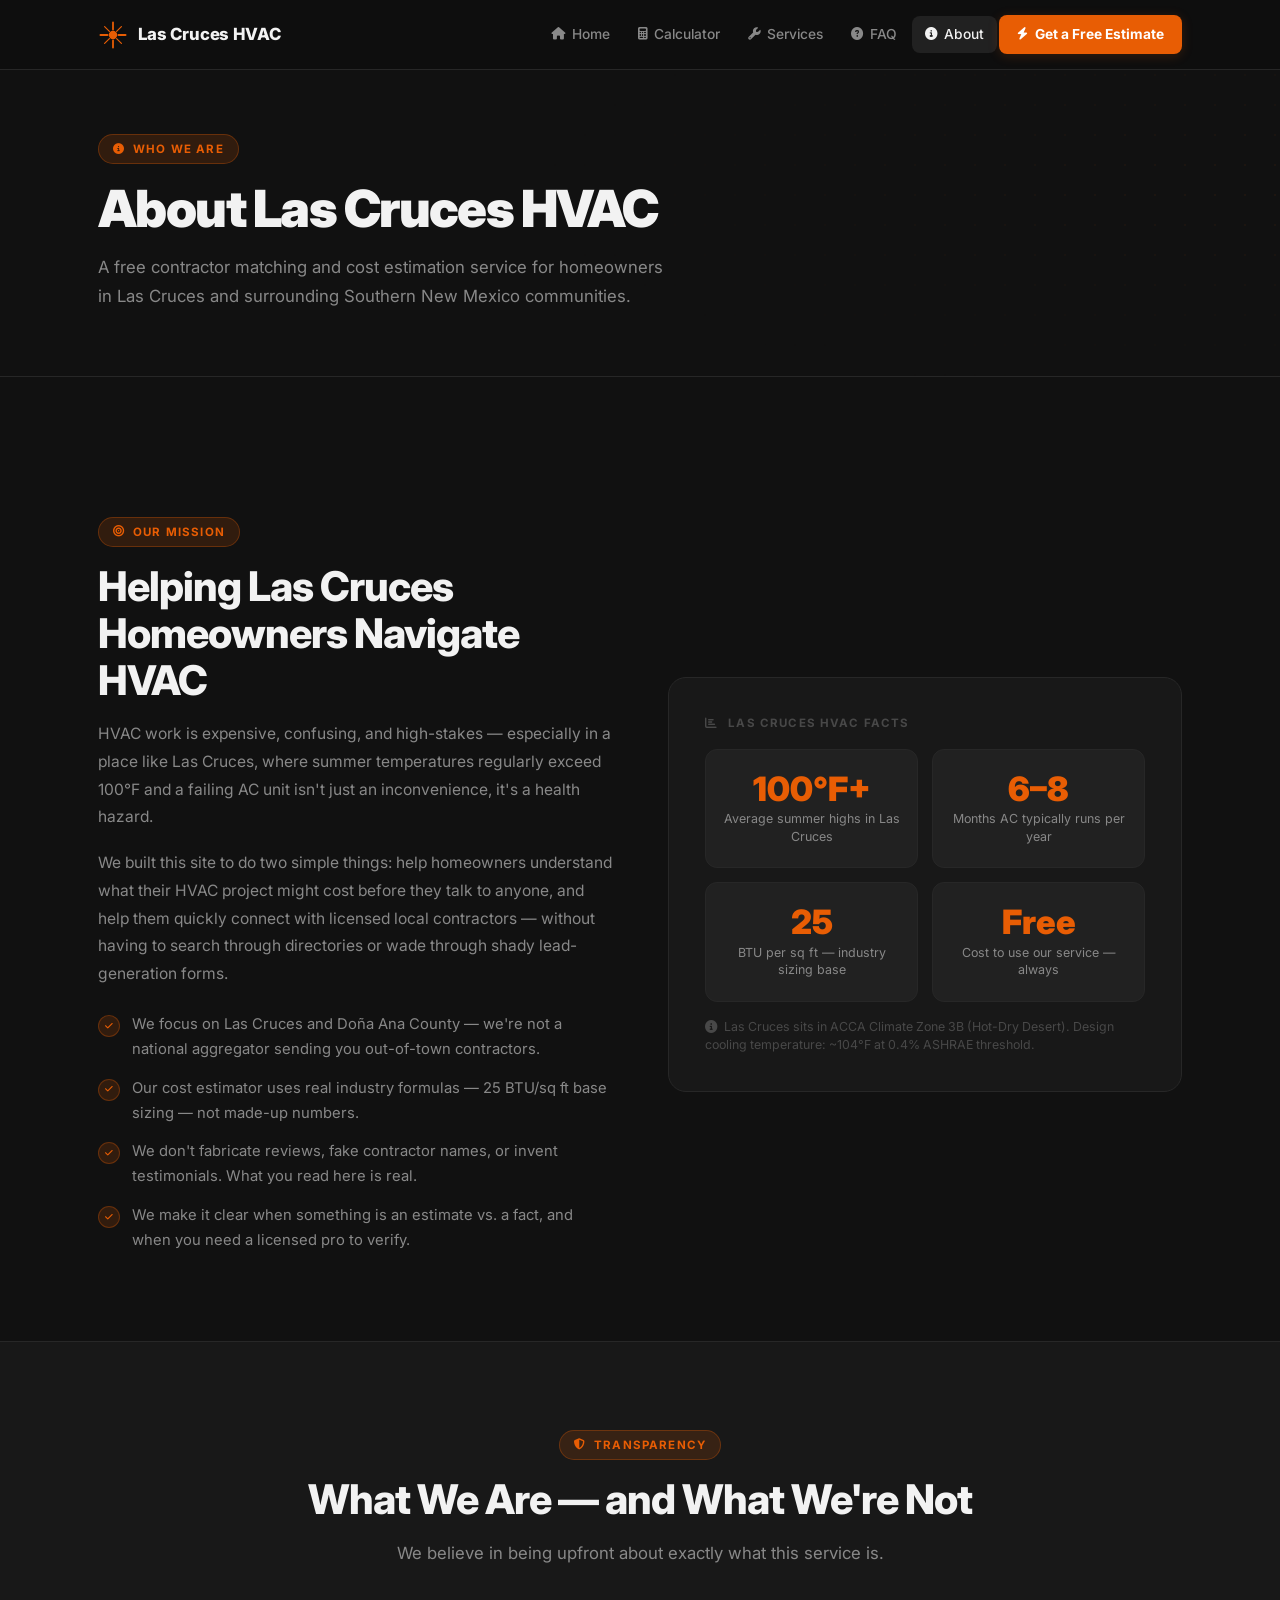
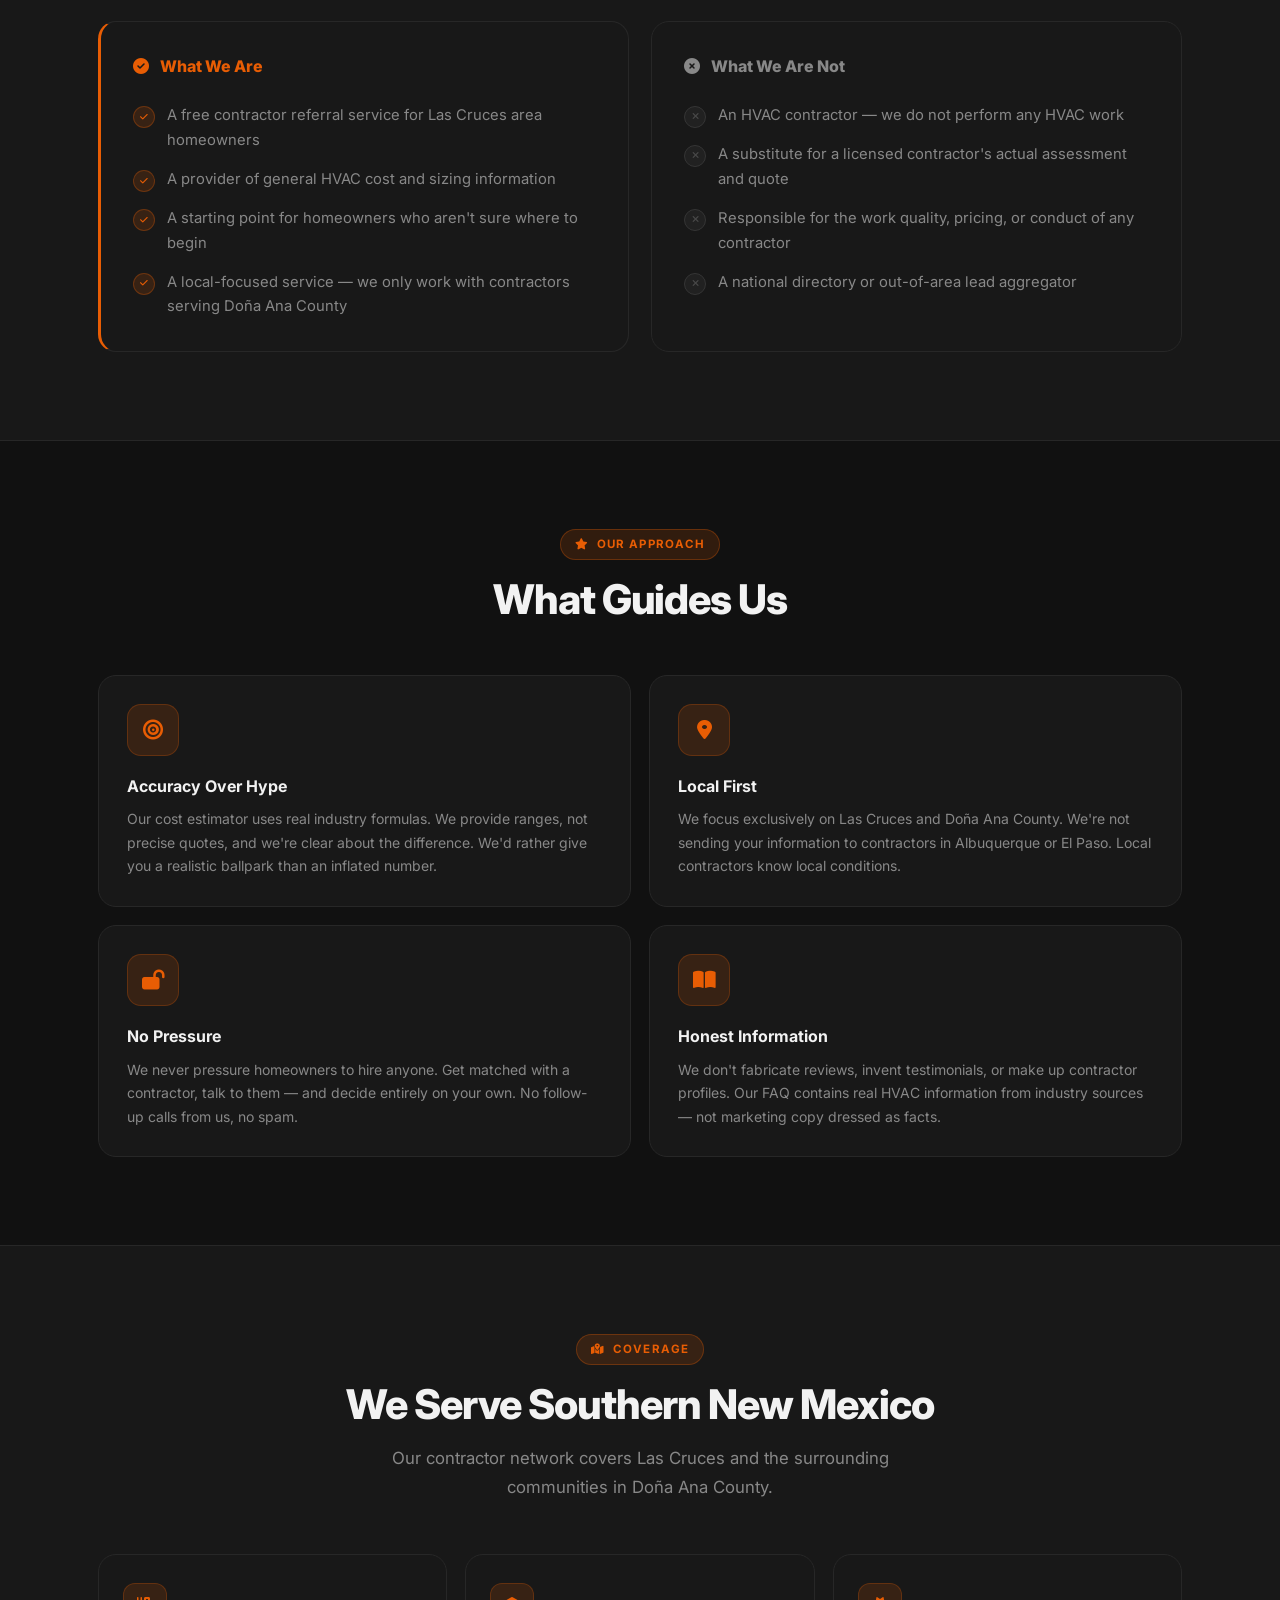
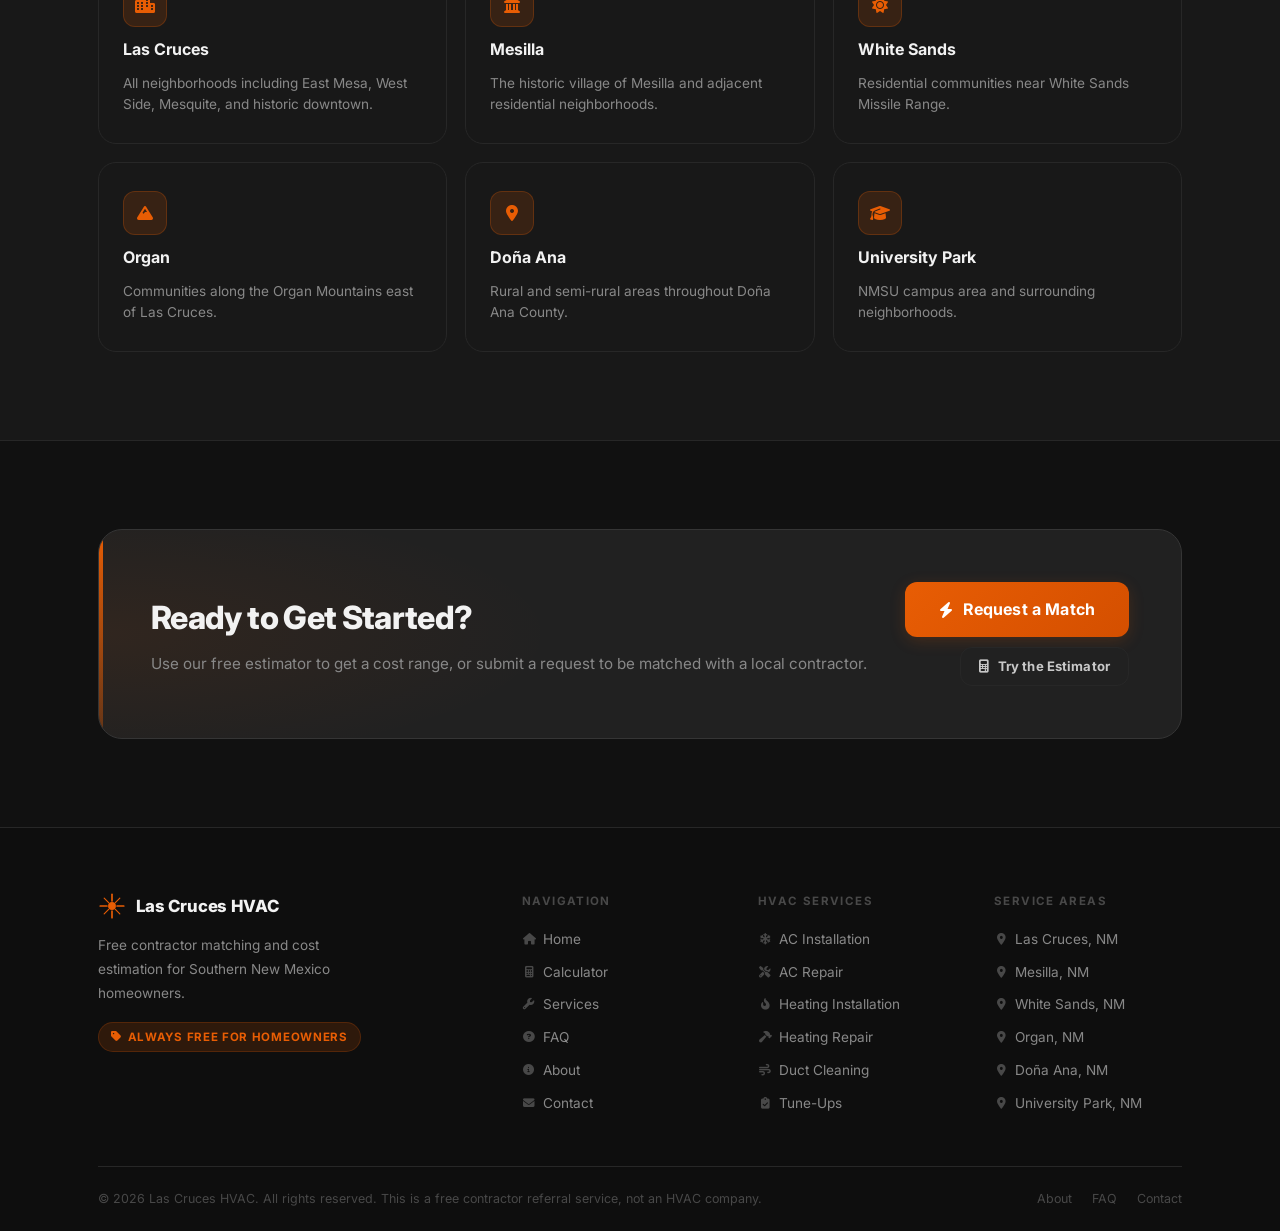
==== commit d6ccdf6a: "Professional redesign with Font Awesome icons and dark theme polish - Added Font Awesome 6.5.1 CDN t" ====
--- a/about.html
+++ b/about.html
@@ -7,329 +7,347 @@
   <meta name="description" content="Learn about Las Cruces HVAC — a free contractor matching and cost estimation service for homeowners in Las Cruces, NM and surrounding Southern New Mexico communities.">
   <link rel="preconnect" href="https://fonts.googleapis.com">
   <link rel="preconnect" href="https://fonts.gstatic.com" crossorigin>
-  <link href="https://fonts.googleapis.com/css2?family=Inter:wght@400;500;600;700;800&display=swap" rel="stylesheet">
+  <link href="https://fonts.googleapis.com/css2?family=Inter:wght@400;500;600;700;800;900&display=swap" rel="stylesheet">
+  <link rel="stylesheet" href="https://cdnjs.cloudflare.com/ajax/libs/font-awesome/6.5.1/css/all.min.css">
   <link rel="stylesheet" href="styles.css">
 </head>
 <body>
 
-  <!-- NAVBAR -->
-  <nav class="navbar">
-    <div class="nav-container">
-      <a href="index.html" class="logo">
-        <svg width="32" height="32" viewBox="0 0 50 50" class="zia-icon" aria-hidden="true">
-          <circle cx="25" cy="25" r="7" fill="currentColor"/>
-          <line x1="25" y1="4" x2="25" y2="16" stroke="currentColor" stroke-width="3" stroke-linecap="round"/>
-          <line x1="25" y1="34" x2="25" y2="46" stroke="currentColor" stroke-width="3" stroke-linecap="round"/>
-          <line x1="4" y1="25" x2="16" y2="25" stroke="currentColor" stroke-width="3" stroke-linecap="round"/>
-          <line x1="34" y1="25" x2="46" y2="25" stroke="currentColor" stroke-width="3" stroke-linecap="round"/>
-          <line x1="11" y1="11" x2="19" y2="19" stroke="currentColor" stroke-width="2" stroke-linecap="round"/>
-          <line x1="31" y1="31" x2="39" y2="39" stroke="currentColor" stroke-width="2" stroke-linecap="round"/>
-          <line x1="39" y1="11" x2="31" y2="19" stroke="currentColor" stroke-width="2" stroke-linecap="round"/>
-          <line x1="19" y1="31" x2="11" y2="39" stroke="currentColor" stroke-width="2" stroke-linecap="round"/>
-        </svg>
-        Las Cruces HVAC
-      </a>
-      <ul class="nav-menu">
-        <li><a href="index.html">Home</a></li>
-        <li><a href="calculator.html">Calculator</a></li>
-        <li><a href="services.html">Services</a></li>
-        <li><a href="faq.html">FAQ</a></li>
-        <li><a href="about.html" class="active">About</a></li>
-        <li><a href="contact.html" class="nav-cta">Get a Free Estimate</a></li>
-      </ul>
-      <button class="mobile-toggle" aria-label="Toggle navigation">☰</button>
-    </div>
-  </nav>
-
-  <!-- PAGE HEADER -->
-  <div class="page-header">
-    <div class="container">
-      <span class="section-label">Who We Are</span>
-      <h1>About Las Cruces HVAC</h1>
-      <p>A free contractor matching and cost estimation service for homeowners in Las Cruces and surrounding Southern New Mexico communities.</p>
-    </div>
-  </div>
-
-  <!-- ABOUT INTRO -->
-  <section>
-    <div class="container">
-      <div class="about-intro-grid">
-        <div class="fade-up">
-          <span class="section-label">Our Mission</span>
-          <h2 class="section-title">Helping Las Cruces Homeowners Navigate HVAC</h2>
-          <p style="color:var(--text-muted); line-height:1.75; margin-bottom:20px; font-size:0.975rem;">
-            HVAC work is expensive, confusing, and high-stakes — especially in a place like Las Cruces, where summer temperatures regularly exceed 100°F and a failing AC unit isn't just an inconvenience, it's a health hazard.
-          </p>
-          <p style="color:var(--text-muted); line-height:1.75; margin-bottom:24px; font-size:0.975rem;">
-            We built this site to do two simple things: help homeowners understand what their HVAC project might cost before they talk to anyone, and help them quickly connect with licensed local contractors — without having to search through directories, make awkward cold calls, or wade through shady lead-generation forms.
-          </p>
-
-          <div class="about-list">
-            <div class="about-list-item">
-              <span class="about-check">✓</span>
-              <p>We focus on Las Cruces and Doña Ana County — we're not a national aggregator sending you out-of-town contractors.</p>
-            </div>
-            <div class="about-list-item">
-              <span class="about-check">✓</span>
-              <p>Our cost estimator uses real industry formulas — 25 BTU/sq ft base sizing — not made-up numbers.</p>
-            </div>
-            <div class="about-list-item">
-              <span class="about-check">✓</span>
-              <p>We don't fabricate reviews, fake contractor names, or invent testimonials. What you read here is real.</p>
-            </div>
-            <div class="about-list-item">
-              <span class="about-check">✓</span>
-              <p>We make it clear when something is an estimate vs. a fact, and when you need a licensed pro to verify.</p>
-            </div>
+<!-- NAVBAR -->
+<nav class="navbar">
+  <div class="nav-container">
+    <a href="index.html" class="logo">
+      <svg width="30" height="30" viewBox="0 0 50 50" class="zia-icon" aria-hidden="true">
+        <circle cx="25" cy="25" r="7" fill="currentColor"/>
+        <line x1="25" y1="4" x2="25" y2="16" stroke="currentColor" stroke-width="3" stroke-linecap="round"/>
+        <line x1="25" y1="34" x2="25" y2="46" stroke="currentColor" stroke-width="3" stroke-linecap="round"/>
+        <line x1="4" y1="25" x2="16" y2="25" stroke="currentColor" stroke-width="3" stroke-linecap="round"/>
+        <line x1="34" y1="25" x2="46" y2="25" stroke="currentColor" stroke-width="3" stroke-linecap="round"/>
+        <line x1="11" y1="11" x2="19" y2="19" stroke="currentColor" stroke-width="2" stroke-linecap="round"/>
+        <line x1="31" y1="31" x2="39" y2="39" stroke="currentColor" stroke-width="2" stroke-linecap="round"/>
+        <line x1="39" y1="11" x2="31" y2="19" stroke="currentColor" stroke-width="2" stroke-linecap="round"/>
+        <line x1="19" y1="31" x2="11" y2="39" stroke="currentColor" stroke-width="2" stroke-linecap="round"/>
+      </svg>
+      Las Cruces HVAC
+    </a>
+    <ul class="nav-menu">
+      <li><a href="index.html"><i class="fa-solid fa-house"></i> Home</a></li>
+      <li><a href="calculator.html"><i class="fa-solid fa-calculator"></i> Calculator</a></li>
+      <li><a href="services.html"><i class="fa-solid fa-wrench"></i> Services</a></li>
+      <li><a href="faq.html"><i class="fa-solid fa-circle-question"></i> FAQ</a></li>
+      <li><a href="about.html" class="active"><i class="fa-solid fa-info-circle"></i> About</a></li>
+      <li><a href="contact.html" class="nav-cta"><i class="fa-solid fa-bolt"></i> Get a Free Estimate</a></li>
+    </ul>
+    <button class="mobile-toggle" aria-label="Toggle navigation"><i class="fa-solid fa-bars"></i></button>
+  </div>
+</nav>
+
+<!-- PAGE HEADER -->
+<div class="page-header">
+  <div class="container">
+    <span class="section-eyebrow"><i class="fa-solid fa-info-circle"></i> Who We Are</span>
+    <h1>About Las Cruces HVAC</h1>
+    <p>A free contractor matching and cost estimation service for homeowners in Las Cruces and surrounding Southern New Mexico communities.</p>
+  </div>
+</div>
+
+<!-- ABOUT INTRO -->
+<section>
+  <div class="container">
+    <div class="about-intro-grid">
+      <div class="fade-up">
+        <span class="section-eyebrow"><i class="fa-solid fa-bullseye"></i> Our Mission</span>
+        <h2 class="section-title">Helping Las Cruces Homeowners Navigate HVAC</h2>
+        <p style="color:var(--text-muted); line-height:1.78; margin-bottom:18px; font-size:0.975rem;">
+          HVAC work is expensive, confusing, and high-stakes — especially in a place like Las Cruces, where summer temperatures regularly exceed 100°F and a failing AC unit isn't just an inconvenience, it's a health hazard.
+        </p>
+        <p style="color:var(--text-muted); line-height:1.78; margin-bottom:24px; font-size:0.975rem;">
+          We built this site to do two simple things: help homeowners understand what their HVAC project might cost before they talk to anyone, and help them quickly connect with licensed local contractors — without having to search through directories or wade through shady lead-generation forms.
+        </p>
+
+        <div class="about-list">
+          <div class="about-list-item">
+            <span class="about-check"><i class="fa-solid fa-check"></i></span>
+            <p>We focus on Las Cruces and Doña Ana County — we're not a national aggregator sending you out-of-town contractors.</p>
+          </div>
+          <div class="about-list-item">
+            <span class="about-check"><i class="fa-solid fa-check"></i></span>
+            <p>Our cost estimator uses real industry formulas — 25 BTU/sq ft base sizing — not made-up numbers.</p>
+          </div>
+          <div class="about-list-item">
+            <span class="about-check"><i class="fa-solid fa-check"></i></span>
+            <p>We don't fabricate reviews, fake contractor names, or invent testimonials. What you read here is real.</p>
+          </div>
+          <div class="about-list-item">
+            <span class="about-check"><i class="fa-solid fa-check"></i></span>
+            <p>We make it clear when something is an estimate vs. a fact, and when you need a licensed pro to verify.</p>
           </div>
         </div>
-
-        <div class="about-visual fade-up">
-          <p style="font-size:0.78rem; font-weight:700; letter-spacing:0.1em; text-transform:uppercase; color:var(--text-dim); margin-bottom:16px;">Las Cruces HVAC Facts</p>
-          <div class="stats-2col">
-            <div class="stat-block">
-              <div class="stat-num">100°F+</div>
-              <div class="stat-label">Average summer highs in Las Cruces</div>
-            </div>
-            <div class="stat-block">
-              <div class="stat-num">6–8</div>
-              <div class="stat-label">Months AC typically runs per year</div>
-            </div>
-            <div class="stat-block">
-              <div class="stat-num">25</div>
-              <div class="stat-label">BTU per sq ft — industry sizing base</div>
-            </div>
-            <div class="stat-block">
-              <div class="stat-num">Free</div>
-              <div class="stat-label">Cost to use our service — always</div>
-            </div>
-          </div>
-          <p style="font-size:0.78rem; color:var(--text-dim); margin-top:16px; line-height:1.5;">
-            Las Cruces sits in ACCA Climate Zone 3B (Hot-Dry Desert). Design cooling temperature: ~104°F at 0.4% ASHRAE threshold.
-          </p>
+      </div>
+
+      <div class="about-visual fade-up">
+        <p style="font-size:0.72rem; font-weight:700; letter-spacing:0.1em; text-transform:uppercase; color:var(--text-dim); margin-bottom:16px;">
+          <i class="fa-solid fa-chart-bar" style="margin-right:6px;"></i> Las Cruces HVAC Facts
+        </p>
+        <div class="stats-2col">
+          <div class="stat-block">
+            <div class="stat-num">100°F+</div>
+            <div class="stat-label">Average summer highs in Las Cruces</div>
+          </div>
+          <div class="stat-block">
+            <div class="stat-num">6–8</div>
+            <div class="stat-label">Months AC typically runs per year</div>
+          </div>
+          <div class="stat-block">
+            <div class="stat-num">25</div>
+            <div class="stat-label">BTU per sq ft — industry sizing base</div>
+          </div>
+          <div class="stat-block">
+            <div class="stat-num">Free</div>
+            <div class="stat-label">Cost to use our service — always</div>
+          </div>
         </div>
-      </div>
-    </div>
-  </section>
-
-  <!-- WHAT WE ARE / AREN'T -->
-  <section style="background:var(--bg-card); border-top:1px solid var(--border); border-bottom:1px solid var(--border);">
-    <div class="container">
-      <div class="text-center fade-up">
-        <span class="section-label">Transparency</span>
-        <h2 class="section-title">What We Are — and What We're Not</h2>
-        <p class="section-sub">We believe in being upfront about exactly what this service is.</p>
-      </div>
-
-      <div style="display:grid; grid-template-columns:1fr 1fr; gap:24px; margin-top:48px;">
-
-        <div class="card fade-up">
-          <h3 style="font-size:1rem; font-weight:700; margin-bottom:20px; color:var(--accent);">✓ What We Are</h3>
-          <div class="about-list">
-            <div class="about-list-item">
-              <span class="about-check">✓</span>
-              <p>A free contractor referral service for Las Cruces area homeowners</p>
-            </div>
-            <div class="about-list-item">
-              <span class="about-check">✓</span>
-              <p>A provider of general HVAC cost and sizing information</p>
-            </div>
-            <div class="about-list-item">
-              <span class="about-check">✓</span>
-              <p>A starting point for homeowners who aren't sure where to begin</p>
-            </div>
-            <div class="about-list-item">
-              <span class="about-check">✓</span>
-              <p>A local-focused service — we only work with contractors serving Doña Ana County</p>
-            </div>
+        <p style="font-size:0.775rem; color:var(--text-dim); margin-top:16px; line-height:1.5;">
+          <i class="fa-solid fa-circle-info" style="margin-right:4px;"></i>
+          Las Cruces sits in ACCA Climate Zone 3B (Hot-Dry Desert). Design cooling temperature: ~104°F at 0.4% ASHRAE threshold.
+        </p>
+      </div>
+    </div>
+  </div>
+</section>
+
+<!-- WHAT WE ARE / AREN'T -->
+<section style="background:var(--bg-card); border-top:1px solid var(--border); border-bottom:1px solid var(--border);">
+  <div class="container">
+    <div class="text-center fade-up">
+      <span class="section-eyebrow"><i class="fa-solid fa-shield-halved"></i> Transparency</span>
+      <h2 class="section-title">What We Are — and What We're Not</h2>
+      <p class="section-sub">We believe in being upfront about exactly what this service is.</p>
+    </div>
+
+    <div style="display:grid; grid-template-columns:1fr 1fr; gap:22px; margin-top:52px;">
+      <div class="card fade-up" style="border-left:3px solid var(--accent);">
+        <h3 style="font-size:1rem; font-weight:800; margin-bottom:20px; color:var(--accent);">
+          <i class="fa-solid fa-circle-check" style="margin-right:8px;"></i> What We Are
+        </h3>
+        <div class="about-list">
+          <div class="about-list-item">
+            <span class="about-check"><i class="fa-solid fa-check"></i></span>
+            <p>A free contractor referral service for Las Cruces area homeowners</p>
+          </div>
+          <div class="about-list-item">
+            <span class="about-check"><i class="fa-solid fa-check"></i></span>
+            <p>A provider of general HVAC cost and sizing information</p>
+          </div>
+          <div class="about-list-item">
+            <span class="about-check"><i class="fa-solid fa-check"></i></span>
+            <p>A starting point for homeowners who aren't sure where to begin</p>
+          </div>
+          <div class="about-list-item">
+            <span class="about-check"><i class="fa-solid fa-check"></i></span>
+            <p>A local-focused service — we only work with contractors serving Doña Ana County</p>
           </div>
         </div>
-
-        <div class="card fade-up">
-          <h3 style="font-size:1rem; font-weight:700; margin-bottom:20px; color:var(--text-muted);">✗ What We Are Not</h3>
-          <div class="about-list">
-            <div class="about-list-item">
-              <span style="width:22px; height:22px; border-radius:50%; background:rgba(255,255,255,0.05); border:1px solid var(--border-mid); display:flex; align-items:center; justify-content:center; font-size:0.7rem; color:var(--text-dim); flex-shrink:0; margin-top:2px;">✗</span>
-              <p>An HVAC contractor — we do not perform any HVAC work</p>
-            </div>
-            <div class="about-list-item">
-              <span style="width:22px; height:22px; border-radius:50%; background:rgba(255,255,255,0.05); border:1px solid var(--border-mid); display:flex; align-items:center; justify-content:center; font-size:0.7rem; color:var(--text-dim); flex-shrink:0; margin-top:2px;">✗</span>
-              <p>A substitute for a licensed contractor's actual assessment and quote</p>
-            </div>
-            <div class="about-list-item">
-              <span style="width:22px; height:22px; border-radius:50%; background:rgba(255,255,255,0.05); border:1px solid var(--border-mid); display:flex; align-items:center; justify-content:center; font-size:0.7rem; color:var(--text-dim); flex-shrink:0; margin-top:2px;">✗</span>
-              <p>Responsible for the work quality, pricing, or conduct of any contractor</p>
-            </div>
-            <div class="about-list-item">
-              <span style="width:22px; height:22px; border-radius:50%; background:rgba(255,255,255,0.05); border:1px solid var(--border-mid); display:flex; align-items:center; justify-content:center; font-size:0.7rem; color:var(--text-dim); flex-shrink:0; margin-top:2px;">✗</span>
-              <p>A national directory or out-of-area lead aggregator</p>
-            </div>
+      </div>
+
+      <div class="card fade-up">
+        <h3 style="font-size:1rem; font-weight:800; margin-bottom:20px; color:var(--text-muted);">
+          <i class="fa-solid fa-circle-xmark" style="margin-right:8px;"></i> What We Are Not
+        </h3>
+        <div class="about-list">
+          <div class="about-list-item">
+            <span style="width:22px; height:22px; border-radius:50%; background:var(--bg-raised); border:1px solid var(--border-mid); display:flex; align-items:center; justify-content:center; font-size:0.6rem; color:var(--text-dim); flex-shrink:0; margin-top:3px;">
+              <i class="fa-solid fa-xmark"></i>
+            </span>
+            <p>An HVAC contractor — we do not perform any HVAC work</p>
+          </div>
+          <div class="about-list-item">
+            <span style="width:22px; height:22px; border-radius:50%; background:var(--bg-raised); border:1px solid var(--border-mid); display:flex; align-items:center; justify-content:center; font-size:0.6rem; color:var(--text-dim); flex-shrink:0; margin-top:3px;">
+              <i class="fa-solid fa-xmark"></i>
+            </span>
+            <p>A substitute for a licensed contractor's actual assessment and quote</p>
+          </div>
+          <div class="about-list-item">
+            <span style="width:22px; height:22px; border-radius:50%; background:var(--bg-raised); border:1px solid var(--border-mid); display:flex; align-items:center; justify-content:center; font-size:0.6rem; color:var(--text-dim); flex-shrink:0; margin-top:3px;">
+              <i class="fa-solid fa-xmark"></i>
+            </span>
+            <p>Responsible for the work quality, pricing, or conduct of any contractor</p>
+          </div>
+          <div class="about-list-item">
+            <span style="width:22px; height:22px; border-radius:50%; background:var(--bg-raised); border:1px solid var(--border-mid); display:flex; align-items:center; justify-content:center; font-size:0.6rem; color:var(--text-dim); flex-shrink:0; margin-top:3px;">
+              <i class="fa-solid fa-xmark"></i>
+            </span>
+            <p>A national directory or out-of-area lead aggregator</p>
           </div>
         </div>
-
-      </div>
-    </div>
-  </section>
-
-  <!-- OUR VALUES -->
-  <section>
-    <div class="container">
-      <div class="text-center fade-up">
-        <span class="section-label">Our Approach</span>
-        <h2 class="section-title">What Guides Us</h2>
-      </div>
-
-      <div class="values-grid">
-        <div class="value-card fade-up">
-          <span class="value-icon">🎯</span>
-          <h3>Accuracy Over Hype</h3>
-          <p>Our cost estimator uses real industry formulas. We provide ranges, not precise quotes, and we're clear about the difference. We'd rather give you a realistic ballpark than an inflated number that gets your hopes up.</p>
-        </div>
-        <div class="value-card fade-up">
-          <span class="value-icon">🤝</span>
-          <h3>Local First</h3>
-          <p>We focus exclusively on Las Cruces and Doña Ana County. We're not sending your information to contractors in Albuquerque or El Paso. Local contractors know local conditions — and can actually show up.</p>
-        </div>
-        <div class="value-card fade-up">
-          <span class="value-icon">🔓</span>
-          <h3>No Pressure</h3>
-          <p>We never pressure homeowners to hire anyone. Use our calculator, get matched with a contractor, talk to them — and decide entirely on your own. No follow-up calls from us, no spam.</p>
-        </div>
-        <div class="value-card fade-up">
-          <span class="value-icon">📖</span>
-          <h3>Honest Information</h3>
-          <p>We don't fabricate reviews, invent testimonials, or make up contractor profiles. The FAQ section contains real HVAC information from industry sources — not marketing copy dressed up as facts.</p>
-        </div>
-      </div>
-    </div>
-  </section>
-
-  <!-- SERVICE AREA NOTE -->
-  <section style="background:var(--bg-card); border-top:1px solid var(--border); border-bottom:1px solid var(--border);">
-    <div class="container">
-      <div class="text-center fade-up">
-        <span class="section-label">Coverage</span>
-        <h2 class="section-title">We Serve Southern New Mexico</h2>
-        <p class="section-sub">Our contractor network covers Las Cruces and the surrounding communities in Doña Ana County.</p>
-      </div>
-
-      <div class="cities-grid" style="margin-top:48px;">
-        <div class="city-card fade-up">
-          <div class="city-icon">🏙️</div>
-          <h3>Las Cruces</h3>
-          <p>All neighborhoods including East Mesa, West Side, Mesquite, and the historic downtown area.</p>
-        </div>
-        <div class="city-card fade-up">
-          <div class="city-icon">🏘️</div>
-          <h3>Mesilla</h3>
-          <p>The historic village of Mesilla and adjacent residential areas.</p>
-        </div>
-        <div class="city-card fade-up">
-          <div class="city-icon">🏜️</div>
-          <h3>White Sands</h3>
-          <p>Residential communities near White Sands Missile Range.</p>
-        </div>
-        <div class="city-card fade-up">
-          <div class="city-icon">⛰️</div>
-          <h3>Organ</h3>
-          <p>Communities along the Organ Mountains east of Las Cruces.</p>
-        </div>
-        <div class="city-card fade-up">
-          <div class="city-icon">🌵</div>
-          <h3>Doña Ana</h3>
-          <p>Rural and semi-rural areas throughout Doña Ana County.</p>
-        </div>
-        <div class="city-card fade-up">
-          <div class="city-icon">🎓</div>
-          <h3>University Park</h3>
-          <p>NMSU campus area and surrounding neighborhoods.</p>
-        </div>
-      </div>
-    </div>
-  </section>
-
-  <!-- CTA -->
-  <section>
-    <div class="container">
-      <div class="cta-banner fade-up">
-        <div>
-          <h2>Ready to Get Started?</h2>
-          <p>Use our free calculator to get a cost estimate, or submit a request to be matched with a local contractor.</p>
-        </div>
-        <div style="display:flex; gap:12px; flex-shrink:0; flex-wrap:wrap; justify-content:center;">
-          <a href="contact.html" class="btn btn-primary btn-lg">Request a Match</a>
-          <a href="calculator.html" class="btn btn-outline btn-lg">Try the Calculator</a>
-        </div>
-      </div>
-    </div>
-  </section>
-
-  <!-- FOOTER -->
-  <footer class="footer">
-    <div class="container">
-      <div class="footer-grid">
-        <div class="footer-brand">
-          <a href="index.html" class="logo">
-            <svg width="28" height="28" viewBox="0 0 50 50" class="zia-icon" aria-hidden="true">
-              <circle cx="25" cy="25" r="7" fill="currentColor"/>
-              <line x1="25" y1="4" x2="25" y2="16" stroke="currentColor" stroke-width="3" stroke-linecap="round"/>
-              <line x1="25" y1="34" x2="25" y2="46" stroke="currentColor" stroke-width="3" stroke-linecap="round"/>
-              <line x1="4" y1="25" x2="16" y2="25" stroke="currentColor" stroke-width="3" stroke-linecap="round"/>
-              <line x1="34" y1="25" x2="46" y2="25" stroke="currentColor" stroke-width="3" stroke-linecap="round"/>
-              <line x1="11" y1="11" x2="19" y2="19" stroke="currentColor" stroke-width="2" stroke-linecap="round"/>
-              <line x1="31" y1="31" x2="39" y2="39" stroke="currentColor" stroke-width="2" stroke-linecap="round"/>
-              <line x1="39" y1="11" x2="31" y2="19" stroke="currentColor" stroke-width="2" stroke-linecap="round"/>
-              <line x1="19" y1="31" x2="11" y2="39" stroke="currentColor" stroke-width="2" stroke-linecap="round"/>
-            </svg>
-            Las Cruces HVAC
-          </a>
-          <p>Free contractor matching and cost estimation for Southern New Mexico homeowners.</p>
-        </div>
-        <div class="footer-col">
-          <h4>Navigation</h4>
-          <ul>
-            <li><a href="index.html">Home</a></li>
-            <li><a href="calculator.html">Calculator</a></li>
-            <li><a href="services.html">Services</a></li>
-            <li><a href="faq.html">FAQ</a></li>
-            <li><a href="about.html">About</a></li>
-            <li><a href="contact.html">Contact</a></li>
-          </ul>
-        </div>
-        <div class="footer-col">
-          <h4>Services</h4>
-          <ul>
-            <li><span>AC Installation</span></li>
-            <li><span>AC Repair</span></li>
-            <li><span>Heating Installation</span></li>
-            <li><span>Heating Repair</span></li>
-            <li><span>Duct Cleaning</span></li>
-            <li><span>Tune-Ups</span></li>
-          </ul>
-        </div>
-        <div class="footer-col">
-          <h4>Service Areas</h4>
-          <ul>
-            <li><span>Las Cruces, NM</span></li>
-            <li><span>Mesilla, NM</span></li>
-            <li><span>White Sands, NM</span></li>
-            <li><span>Organ, NM</span></li>
-            <li><span>Doña Ana, NM</span></li>
-            <li><span>University Park, NM</span></li>
-          </ul>
-        </div>
-      </div>
-      <div class="footer-bottom">
-        <p>&copy; 2026 Las Cruces HVAC. All rights reserved.</p>
-        <div style="display:flex; gap:20px;">
-          <a href="about.html">About</a>
-          <a href="faq.html">FAQ</a>
-          <a href="contact.html">Contact</a>
-        </div>
-      </div>
-    </div>
-  </footer>
-
-  <script src="script.js"></script>
+      </div>
+    </div>
+  </div>
+</section>
+
+<!-- OUR VALUES -->
+<section>
+  <div class="container">
+    <div class="text-center fade-up">
+      <span class="section-eyebrow"><i class="fa-solid fa-star"></i> Our Approach</span>
+      <h2 class="section-title">What Guides Us</h2>
+    </div>
+
+    <div class="values-grid">
+      <div class="value-card fade-up">
+        <div class="icon-box" style="margin-bottom:18px;"><i class="fa-solid fa-bullseye"></i></div>
+        <h3>Accuracy Over Hype</h3>
+        <p>Our cost estimator uses real industry formulas. We provide ranges, not precise quotes, and we're clear about the difference. We'd rather give you a realistic ballpark than an inflated number.</p>
+      </div>
+      <div class="value-card fade-up">
+        <div class="icon-box" style="margin-bottom:18px;"><i class="fa-solid fa-location-dot"></i></div>
+        <h3>Local First</h3>
+        <p>We focus exclusively on Las Cruces and Doña Ana County. We're not sending your information to contractors in Albuquerque or El Paso. Local contractors know local conditions.</p>
+      </div>
+      <div class="value-card fade-up">
+        <div class="icon-box" style="margin-bottom:18px;"><i class="fa-solid fa-lock-open"></i></div>
+        <h3>No Pressure</h3>
+        <p>We never pressure homeowners to hire anyone. Get matched with a contractor, talk to them — and decide entirely on your own. No follow-up calls from us, no spam.</p>
+      </div>
+      <div class="value-card fade-up">
+        <div class="icon-box" style="margin-bottom:18px;"><i class="fa-solid fa-book-open"></i></div>
+        <h3>Honest Information</h3>
+        <p>We don't fabricate reviews, invent testimonials, or make up contractor profiles. Our FAQ contains real HVAC information from industry sources — not marketing copy dressed as facts.</p>
+      </div>
+    </div>
+  </div>
+</section>
+
+<!-- SERVICE AREAS -->
+<section style="background:var(--bg-card); border-top:1px solid var(--border); border-bottom:1px solid var(--border);">
+  <div class="container">
+    <div class="text-center fade-up">
+      <span class="section-eyebrow"><i class="fa-solid fa-map-location-dot"></i> Coverage</span>
+      <h2 class="section-title">We Serve Southern New Mexico</h2>
+      <p class="section-sub">Our contractor network covers Las Cruces and the surrounding communities in Doña Ana County.</p>
+    </div>
+    <div class="cities-grid">
+      <div class="city-card fade-up">
+        <div class="city-icon"><i class="fa-solid fa-city"></i></div>
+        <h3>Las Cruces</h3>
+        <p>All neighborhoods including East Mesa, West Side, Mesquite, and historic downtown.</p>
+      </div>
+      <div class="city-card fade-up">
+        <div class="city-icon"><i class="fa-solid fa-landmark"></i></div>
+        <h3>Mesilla</h3>
+        <p>The historic village of Mesilla and adjacent residential neighborhoods.</p>
+      </div>
+      <div class="city-card fade-up">
+        <div class="city-icon"><i class="fa-solid fa-sun"></i></div>
+        <h3>White Sands</h3>
+        <p>Residential communities near White Sands Missile Range.</p>
+      </div>
+      <div class="city-card fade-up">
+        <div class="city-icon"><i class="fa-solid fa-mountain"></i></div>
+        <h3>Organ</h3>
+        <p>Communities along the Organ Mountains east of Las Cruces.</p>
+      </div>
+      <div class="city-card fade-up">
+        <div class="city-icon"><i class="fa-solid fa-location-dot"></i></div>
+        <h3>Doña Ana</h3>
+        <p>Rural and semi-rural areas throughout Doña Ana County.</p>
+      </div>
+      <div class="city-card fade-up">
+        <div class="city-icon"><i class="fa-solid fa-graduation-cap"></i></div>
+        <h3>University Park</h3>
+        <p>NMSU campus area and surrounding neighborhoods.</p>
+      </div>
+    </div>
+  </div>
+</section>
+
+<!-- CTA -->
+<section>
+  <div class="container">
+    <div class="cta-banner fade-up">
+      <div>
+        <h2>Ready to Get Started?</h2>
+        <p>Use our free estimator to get a cost range, or submit a request to be matched with a local contractor.</p>
+      </div>
+      <div class="cta-banner-actions">
+        <a href="contact.html" class="btn btn-primary btn-lg">
+          <i class="fa-solid fa-bolt"></i> Request a Match
+        </a>
+        <a href="calculator.html" class="btn btn-ghost btn-sm">
+          <i class="fa-solid fa-calculator"></i> Try the Estimator
+        </a>
+      </div>
+    </div>
+  </div>
+</section>
+
+<!-- FOOTER -->
+<footer class="footer">
+  <div class="container">
+    <div class="footer-grid">
+      <div class="footer-brand">
+        <a href="index.html" class="logo">
+          <svg width="28" height="28" viewBox="0 0 50 50" class="zia-icon" aria-hidden="true">
+            <circle cx="25" cy="25" r="7" fill="currentColor"/>
+            <line x1="25" y1="4" x2="25" y2="16" stroke="currentColor" stroke-width="3" stroke-linecap="round"/>
+            <line x1="25" y1="34" x2="25" y2="46" stroke="currentColor" stroke-width="3" stroke-linecap="round"/>
+            <line x1="4" y1="25" x2="16" y2="25" stroke="currentColor" stroke-width="3" stroke-linecap="round"/>
+            <line x1="34" y1="25" x2="46" y2="25" stroke="currentColor" stroke-width="3" stroke-linecap="round"/>
+            <line x1="11" y1="11" x2="19" y2="19" stroke="currentColor" stroke-width="2" stroke-linecap="round"/>
+            <line x1="31" y1="31" x2="39" y2="39" stroke="currentColor" stroke-width="2" stroke-linecap="round"/>
+            <line x1="39" y1="11" x2="31" y2="19" stroke="currentColor" stroke-width="2" stroke-linecap="round"/>
+            <line x1="19" y1="31" x2="11" y2="39" stroke="currentColor" stroke-width="2" stroke-linecap="round"/>
+          </svg>
+          Las Cruces HVAC
+        </a>
+        <p>Free contractor matching and cost estimation for Southern New Mexico homeowners.</p>
+        <div class="footer-tagline"><i class="fa-solid fa-tag"></i> Always Free for Homeowners</div>
+      </div>
+      <div class="footer-col">
+        <h4>Navigation</h4>
+        <ul>
+          <li><a href="index.html"><i class="fa-solid fa-house"></i> Home</a></li>
+          <li><a href="calculator.html"><i class="fa-solid fa-calculator"></i> Calculator</a></li>
+          <li><a href="services.html"><i class="fa-solid fa-wrench"></i> Services</a></li>
+          <li><a href="faq.html"><i class="fa-solid fa-circle-question"></i> FAQ</a></li>
+          <li><a href="about.html"><i class="fa-solid fa-info-circle"></i> About</a></li>
+          <li><a href="contact.html"><i class="fa-solid fa-envelope"></i> Contact</a></li>
+        </ul>
+      </div>
+      <div class="footer-col">
+        <h4>HVAC Services</h4>
+        <ul>
+          <li><span><i class="fa-solid fa-snowflake"></i> AC Installation</span></li>
+          <li><span><i class="fa-solid fa-screwdriver-wrench"></i> AC Repair</span></li>
+          <li><span><i class="fa-solid fa-fire-flame-curved"></i> Heating Installation</span></li>
+          <li><span><i class="fa-solid fa-hammer"></i> Heating Repair</span></li>
+          <li><span><i class="fa-solid fa-wind"></i> Duct Cleaning</span></li>
+          <li><span><i class="fa-solid fa-clipboard-check"></i> Tune-Ups</span></li>
+        </ul>
+      </div>
+      <div class="footer-col">
+        <h4>Service Areas</h4>
+        <ul>
+          <li><span><i class="fa-solid fa-location-dot"></i> Las Cruces, NM</span></li>
+          <li><span><i class="fa-solid fa-location-dot"></i> Mesilla, NM</span></li>
+          <li><span><i class="fa-solid fa-location-dot"></i> White Sands, NM</span></li>
+          <li><span><i class="fa-solid fa-location-dot"></i> Organ, NM</span></li>
+          <li><span><i class="fa-solid fa-location-dot"></i> Doña Ana, NM</span></li>
+          <li><span><i class="fa-solid fa-location-dot"></i> University Park, NM</span></li>
+        </ul>
+      </div>
+    </div>
+    <div class="footer-bottom">
+      <p>&copy; 2026 Las Cruces HVAC. All rights reserved. This is a free contractor referral service, not an HVAC company.</p>
+      <div class="footer-bottom-links">
+        <a href="about.html">About</a>
+        <a href="faq.html">FAQ</a>
+        <a href="contact.html">Contact</a>
+      </div>
+    </div>
+  </div>
+</footer>
+
+<script src="script.js"></script>
 </body>
 </html>
--- a/styles.css
+++ b/styles.css
@@ -1,66 +1,102 @@
 /* ===========================
-   Las Cruces HVAC — Dark Theme
+   Las Cruces HVAC — v2 Dark Theme
    =========================== */
 
 :root {
-  --bg:          #111111;
-  --bg-card:     #1a1a1a;
-  --bg-raised:   #222222;
-  --border:      #2e2e2e;
-  --border-mid:  #3a3a3a;
-  --text:        #f0f0f0;
-  --text-muted:  #999999;
-  --text-dim:    #555555;
-  --accent:      #e85d04;
-  --accent-hover:#ff6d1a;
-  --accent-glow: rgba(232,93,4,0.25);
-  --nav-h:       68px;
-  --radius:      10px;
-  --radius-lg:   16px;
-  --shadow:      0 4px 24px rgba(0,0,0,0.5);
-  --shadow-lg:   0 8px 48px rgba(0,0,0,0.6);
-  --transition:  0.25s ease;
-}
+  --bg:            #111111;
+  --bg-card:       #181818;
+  --bg-raised:     #212121;
+  --bg-elevated:   #282828;
+  --border:        #272727;
+  --border-mid:    #353535;
+  --border-light:  #404040;
+  --text:          #f2f2f2;
+  --text-soft:     #c8c8c8;
+  --text-muted:    #888888;
+  --text-dim:      #484848;
+  --accent:        #e85d04;
+  --accent-light:  #ff6d1a;
+  --accent-dim:    rgba(232,93,4,0.15);
+  --accent-glow:   rgba(232,93,4,0.30);
+  --accent-glow-sm:rgba(232,93,4,0.18);
+  --nav-h:         70px;
+  --radius-sm:     8px;
+  --radius:        12px;
+  --radius-lg:     18px;
+  --radius-xl:     24px;
+  --shadow-sm:     0 2px 8px rgba(0,0,0,0.4);
+  --shadow:        0 4px 20px rgba(0,0,0,0.55);
+  --shadow-lg:     0 12px 48px rgba(0,0,0,0.65);
+  --shadow-accent: 0 8px 32px rgba(232,93,4,0.35);
+  --transition:    0.22s ease;
+  --transition-slow: 0.4s ease;
+}
+
+/* ===========================
+   RESET & BASE
+   =========================== */
 
 *, *::before, *::after { box-sizing: border-box; margin: 0; padding: 0; }
-html { scroll-behavior: smooth; }
+html { scroll-behavior: smooth; font-size: 16px; }
 body {
-  font-family: 'Inter', 'Segoe UI', system-ui, sans-serif;
+  font-family: 'Inter', 'Segoe UI', system-ui, -apple-system, sans-serif;
   background: var(--bg);
   color: var(--text);
   line-height: 1.6;
   -webkit-font-smoothing: antialiased;
+  -moz-osx-font-smoothing: grayscale;
 }
 a { color: inherit; text-decoration: none; }
 ul { list-style: none; }
 img { max-width: 100%; display: block; }
+button { font-family: inherit; }
 
 /* ===========================
    LAYOUT
    =========================== */
 
 .container {
-  max-width: 1120px;
+  max-width: 1140px;
   margin: 0 auto;
-  padding: 0 24px;
-}
-
-section { padding: 80px 0; }
-
+  padding: 0 28px;
+}
+
+section { padding: 88px 0; }
+
+.section-eyebrow {
+  display: inline-flex;
+  align-items: center;
+  gap: 8px;
+  background: var(--accent-dim);
+  border: 1px solid rgba(232,93,4,0.3);
+  border-radius: 999px;
+  padding: 5px 14px;
+  font-size: 0.72rem;
+  font-weight: 700;
+  letter-spacing: 0.1em;
+  text-transform: uppercase;
+  color: var(--accent);
+  margin-bottom: 16px;
+}
+
+.section-eyebrow i { font-size: 0.7rem; }
+
+/* Legacy alias */
 .section-label {
   display: inline-block;
-  font-size: 0.75rem;
+  font-size: 0.72rem;
   font-weight: 700;
-  letter-spacing: 0.12em;
+  letter-spacing: 0.1em;
   text-transform: uppercase;
   color: var(--accent);
   margin-bottom: 12px;
 }
 
 .section-title {
-  font-size: clamp(1.75rem, 3vw, 2.5rem);
-  font-weight: 700;
-  line-height: 1.2;
+  font-size: clamp(1.8rem, 3.2vw, 2.6rem);
+  font-weight: 800;
+  line-height: 1.15;
+  letter-spacing: -0.025em;
   color: var(--text);
   margin-bottom: 16px;
 }
@@ -68,8 +104,8 @@
 .section-sub {
   font-size: 1.05rem;
   color: var(--text-muted);
-  max-width: 580px;
-  line-height: 1.7;
+  max-width: 600px;
+  line-height: 1.75;
 }
 
 .text-center { text-align: center; }
@@ -83,20 +119,23 @@
   position: fixed;
   top: 0; left: 0; right: 0;
   height: var(--nav-h);
-  background: rgba(17,17,17,0.95);
-  backdrop-filter: blur(12px);
-  -webkit-backdrop-filter: blur(12px);
+  background: rgba(15,15,15,0.96);
+  backdrop-filter: blur(16px) saturate(180%);
+  -webkit-backdrop-filter: blur(16px) saturate(180%);
   border-bottom: 1px solid var(--border);
   z-index: 1000;
-  transition: box-shadow var(--transition);
-}
-
-.navbar.scrolled { box-shadow: 0 4px 30px rgba(0,0,0,0.6); }
+  transition: box-shadow var(--transition), border-color var(--transition);
+}
+
+.navbar.scrolled {
+  box-shadow: 0 4px 32px rgba(0,0,0,0.7);
+  border-color: var(--border-mid);
+}
 
 .nav-container {
-  max-width: 1120px;
+  max-width: 1140px;
   margin: 0 auto;
-  padding: 0 24px;
+  padding: 0 28px;
   height: 100%;
   display: flex;
   align-items: center;
@@ -109,12 +148,15 @@
   align-items: center;
   gap: 10px;
   font-size: 1.05rem;
-  font-weight: 700;
+  font-weight: 800;
   color: var(--text);
   flex-shrink: 0;
-}
-
-.zia-icon { color: var(--accent); }
+  letter-spacing: -0.01em;
+}
+
+.zia-icon { color: var(--accent); flex-shrink: 0; }
+
+.logo-text { display: flex; align-items: center; gap: 0; }
 
 .nav-menu {
   display: flex;
@@ -123,45 +165,55 @@
 }
 
 .nav-menu li a {
-  display: block;
-  padding: 8px 14px;
-  border-radius: 6px;
-  font-size: 0.875rem;
+  display: flex;
+  align-items: center;
+  gap: 7px;
+  padding: 7px 13px;
+  border-radius: var(--radius-sm);
+  font-size: 0.86rem;
   font-weight: 500;
   color: var(--text-muted);
   transition: color var(--transition), background var(--transition);
-}
-
-.nav-menu li a:hover,
-.nav-menu li a.active {
-  color: var(--text);
-  background: var(--bg-raised);
-}
+  white-space: nowrap;
+}
+
+.nav-menu li a i { font-size: 0.78rem; }
+
+.nav-menu li a:hover { color: var(--text); background: var(--bg-raised); }
+.nav-menu li a.active { color: var(--text); background: var(--bg-raised); }
 
 .nav-cta {
   background: var(--accent) !important;
   color: #fff !important;
   padding: 8px 18px !important;
-  border-radius: 6px !important;
-  font-weight: 600 !important;
+  border-radius: var(--radius-sm) !important;
+  font-weight: 700 !important;
+  transition: background var(--transition), box-shadow var(--transition), transform var(--transition) !important;
+  box-shadow: 0 2px 12px var(--accent-glow-sm) !important;
 }
 
 .nav-cta:hover {
-  background: var(--accent-hover) !important;
+  background: var(--accent-light) !important;
   color: #fff !important;
+  box-shadow: 0 4px 20px var(--accent-glow) !important;
+  transform: translateY(-1px) !important;
 }
 
 .mobile-toggle {
   display: none;
   background: none;
   border: 1px solid var(--border-mid);
-  border-radius: 6px;
+  border-radius: var(--radius-sm);
   color: var(--text);
   cursor: pointer;
-  padding: 8px 10px;
-  font-size: 1.1rem;
-  line-height: 1;
-}
+  width: 38px; height: 38px;
+  align-items: center;
+  justify-content: center;
+  font-size: 1rem;
+  transition: background var(--transition), border-color var(--transition);
+}
+
+.mobile-toggle:hover { background: var(--bg-raised); border-color: var(--border-light); }
 
 /* ===========================
    BUTTONS
@@ -170,45 +222,111 @@
 .btn {
   display: inline-flex;
   align-items: center;
-  gap: 8px;
-  padding: 13px 28px;
+  gap: 9px;
+  padding: 13px 26px;
   border-radius: var(--radius);
-  font-size: 0.95rem;
-  font-weight: 600;
+  font-size: 0.925rem;
+  font-weight: 700;
   cursor: pointer;
   border: none;
   transition: all var(--transition);
   white-space: nowrap;
   text-decoration: none;
   font-family: inherit;
-}
+  letter-spacing: 0.01em;
+  position: relative;
+  overflow: hidden;
+}
+
+.btn::after {
+  content: '';
+  position: absolute;
+  inset: 0;
+  background: rgba(255,255,255,0);
+  transition: background var(--transition);
+}
+
+.btn:hover::after { background: rgba(255,255,255,0.07); }
 
 .btn-primary {
-  background: var(--accent);
+  background: linear-gradient(135deg, var(--accent) 0%, #d44f00 100%);
   color: #fff;
+  box-shadow: 0 4px 16px var(--accent-glow-sm);
 }
 
 .btn-primary:hover {
-  background: var(--accent-hover);
-  transform: translateY(-1px);
-  box-shadow: 0 6px 24px var(--accent-glow);
+  background: linear-gradient(135deg, var(--accent-light) 0%, var(--accent) 100%);
+  transform: translateY(-2px);
+  box-shadow: var(--shadow-accent);
   color: #fff;
 }
+
+.btn-primary:active { transform: translateY(0); }
 
 .btn-outline {
   background: transparent;
-  color: var(--text);
+  color: var(--text-soft);
   border: 1px solid var(--border-mid);
 }
 
 .btn-outline:hover {
   background: var(--bg-raised);
+  border-color: var(--border-light);
+  color: var(--text);
+}
+
+.btn-ghost {
+  background: var(--bg-raised);
+  color: var(--text-soft);
+  border: 1px solid var(--border);
+}
+
+.btn-ghost:hover {
+  background: var(--bg-elevated);
   border-color: var(--border-mid);
+  color: var(--text);
 }
 
 .btn-lg {
-  padding: 15px 36px;
+  padding: 15px 34px;
   font-size: 1rem;
+  border-radius: var(--radius);
+}
+
+.btn-sm {
+  padding: 8px 18px;
+  font-size: 0.82rem;
+}
+
+/* ===========================
+   ICON BOXES
+   =========================== */
+
+.icon-box {
+  width: 52px; height: 52px;
+  border-radius: 14px;
+  background: var(--accent-dim);
+  border: 1px solid rgba(232,93,4,0.25);
+  display: flex;
+  align-items: center;
+  justify-content: center;
+  font-size: 1.25rem;
+  color: var(--accent);
+  margin-bottom: 20px;
+  transition: all var(--transition);
+  flex-shrink: 0;
+}
+
+.icon-box-sm {
+  width: 40px; height: 40px;
+  border-radius: 10px;
+  font-size: 1rem;
+}
+
+.icon-box-lg {
+  width: 64px; height: 64px;
+  border-radius: 18px;
+  font-size: 1.6rem;
 }
 
 /* ===========================
@@ -225,43 +343,69 @@
   background: var(--bg);
 }
 
-.hero-bg-grid {
+/* Dot grid pattern */
+.hero::before {
+  content: '';
   position: absolute;
   inset: 0;
-  background-image:
-    linear-gradient(rgba(232,93,4,0.04) 1px, transparent 1px),
-    linear-gradient(90deg, rgba(232,93,4,0.04) 1px, transparent 1px);
-  background-size: 60px 60px;
+  background-image: radial-gradient(circle, rgba(232,93,4,0.18) 1px, transparent 1px);
+  background-size: 36px 36px;
+  mask-image: radial-gradient(ellipse 80% 80% at 50% 50%, black 0%, transparent 100%);
+  -webkit-mask-image: radial-gradient(ellipse 80% 80% at 50% 50%, black 0%, transparent 100%);
   pointer-events: none;
-}
-
-.hero-glow {
+  z-index: 0;
+}
+
+/* Vignette */
+.hero::after {
+  content: '';
   position: absolute;
-  top: 30%;
-  right: -100px;
-  width: 700px;
-  height: 700px;
-  background: radial-gradient(circle, rgba(232,93,4,0.08) 0%, transparent 65%);
+  inset: 0;
+  background:
+    radial-gradient(ellipse 60% 60% at 0% 50%, rgba(17,17,17,0.92) 0%, transparent 100%),
+    radial-gradient(ellipse 40% 100% at 100% 50%, rgba(17,17,17,0.75) 0%, transparent 100%),
+    radial-gradient(ellipse 100% 30% at 50% 0%, rgba(17,17,17,0.9) 0%, transparent 100%),
+    radial-gradient(ellipse 100% 40% at 50% 100%, rgba(17,17,17,0.95) 0%, transparent 100%);
   pointer-events: none;
+  z-index: 0;
+}
+
+.hero-glow-1 {
+  position: absolute;
+  top: 10%; right: -80px;
+  width: 680px; height: 680px;
+  background: radial-gradient(circle, rgba(232,93,4,0.12) 0%, transparent 65%);
+  pointer-events: none;
+  z-index: 0;
+}
+
+.hero-glow-2 {
+  position: absolute;
+  bottom: 0; left: -100px;
+  width: 500px; height: 500px;
+  background: radial-gradient(circle, rgba(232,93,4,0.06) 0%, transparent 65%);
+  pointer-events: none;
+  z-index: 0;
 }
 
 .hero-content {
   position: relative;
   z-index: 1;
-  max-width: 760px;
-  padding: 80px 0;
+  max-width: 780px;
+  padding: 80px 0 90px;
 }
 
 .hero-badge {
   display: inline-flex;
   align-items: center;
-  gap: 8px;
-  background: var(--bg-raised);
-  border: 1px solid var(--border-mid);
+  gap: 9px;
+  background: rgba(232,93,4,0.1);
+  border: 1px solid rgba(232,93,4,0.28);
   border-radius: 999px;
-  padding: 6px 16px;
-  font-size: 0.82rem;
-  color: var(--text-muted);
+  padding: 7px 18px;
+  font-size: 0.8rem;
+  font-weight: 600;
+  color: var(--accent);
   margin-bottom: 28px;
 }
 
@@ -269,29 +413,41 @@
   width: 7px; height: 7px;
   border-radius: 50%;
   background: var(--accent);
-  animation: pulse-dot 2s infinite;
+  animation: pulse-dot 2.2s infinite;
 }
 
 @keyframes pulse-dot {
-  0%, 100% { opacity: 1; }
-  50% { opacity: 0.3; }
+  0%, 100% { opacity: 1; transform: scale(1); }
+  50% { opacity: 0.4; transform: scale(0.8); }
 }
 
 .hero h1 {
-  font-size: clamp(2.4rem, 5vw, 3.8rem);
-  font-weight: 800;
-  line-height: 1.1;
-  letter-spacing: -0.02em;
+  font-size: clamp(2.6rem, 5.5vw, 4.2rem);
+  font-weight: 900;
+  line-height: 1.08;
+  letter-spacing: -0.03em;
   margin-bottom: 24px;
   color: var(--text);
 }
 
-.hero h1 .accent { color: var(--accent); }
+.hero h1 .accent {
+  color: var(--accent);
+  position: relative;
+  display: inline-block;
+}
+
+/* Underline accent on hero */
+.hero h1 .underline {
+  text-decoration: underline;
+  text-decoration-color: var(--accent);
+  text-underline-offset: 6px;
+  text-decoration-thickness: 3px;
+}
 
 .hero-sub {
-  font-size: 1.1rem;
+  font-size: 1.12rem;
   color: var(--text-muted);
-  line-height: 1.75;
+  line-height: 1.78;
   max-width: 580px;
   margin-bottom: 40px;
 }
@@ -303,10 +459,48 @@
   margin-bottom: 52px;
 }
 
+.hero-stats {
+  display: flex;
+  flex-wrap: wrap;
+  gap: 0;
+  border: 1px solid var(--border-mid);
+  border-radius: var(--radius);
+  background: var(--bg-card);
+  overflow: hidden;
+  max-width: fit-content;
+}
+
+.hero-stat {
+  padding: 14px 24px;
+  border-right: 1px solid var(--border);
+  text-align: center;
+}
+
+.hero-stat:last-child { border-right: none; }
+
+.hero-stat-val {
+  font-size: 1.4rem;
+  font-weight: 800;
+  color: var(--text);
+  line-height: 1;
+  margin-bottom: 3px;
+}
+
+.hero-stat-val span { color: var(--accent); }
+
+.hero-stat-label {
+  font-size: 0.72rem;
+  color: var(--text-dim);
+  font-weight: 600;
+  text-transform: uppercase;
+  letter-spacing: 0.06em;
+}
+
 .hero-checks {
   display: flex;
   flex-wrap: wrap;
   gap: 20px;
+  margin-top: 36px;
 }
 
 .hero-check {
@@ -317,17 +511,11 @@
   color: var(--text-muted);
 }
 
-.check-icon {
-  width: 18px; height: 18px;
-  border-radius: 50%;
-  background: rgba(232,93,4,0.12);
-  border: 1px solid rgba(232,93,4,0.35);
-  display: flex;
-  align-items: center;
-  justify-content: center;
-  font-size: 0.6rem;
+.hero-check i {
   color: var(--accent);
-  flex-shrink: 0;
+  font-size: 0.8rem;
+  width: 16px;
+  text-align: center;
 }
 
 /* ===========================
@@ -338,18 +526,24 @@
   display: grid;
   grid-template-columns: repeat(3, 1fr);
   gap: 24px;
-  margin-top: 48px;
+  margin-top: 52px;
   position: relative;
 }
 
+/* Dashed connector line */
 .steps-grid::before {
   content: '';
   position: absolute;
-  top: 38px;
-  left: calc(16.66% + 12px);
-  right: calc(16.66% + 12px);
-  height: 1px;
-  background: linear-gradient(90deg, var(--accent) 0%, var(--border) 50%, var(--accent) 100%);
+  top: 44px;
+  left: calc(16.66% + 16px);
+  right: calc(16.66% + 16px);
+  height: 2px;
+  background: repeating-linear-gradient(
+    90deg,
+    var(--accent) 0, var(--accent) 8px,
+    transparent 8px, transparent 16px
+  );
+  opacity: 0.4;
   pointer-events: none;
   z-index: 0;
 }
@@ -358,42 +552,72 @@
   background: var(--bg-card);
   border: 1px solid var(--border);
   border-radius: var(--radius-lg);
-  padding: 36px 28px;
+  padding: 38px 28px 32px;
   text-align: center;
   position: relative;
   z-index: 1;
-  transition: border-color var(--transition), transform var(--transition);
+  transition: border-color var(--transition), transform var(--transition), box-shadow var(--transition);
 }
 
 .step-card:hover {
-  border-color: var(--accent);
-  transform: translateY(-3px);
+  border-color: rgba(232,93,4,0.5);
+  transform: translateY(-4px);
+  box-shadow: 0 12px 40px rgba(0,0,0,0.45), 0 0 0 1px rgba(232,93,4,0.15);
 }
 
 .step-num {
-  width: 56px; height: 56px;
+  width: 62px; height: 62px;
   border-radius: 50%;
   background: var(--bg);
   border: 2px solid var(--accent);
   display: flex;
   align-items: center;
   justify-content: center;
-  font-size: 1.25rem;
-  font-weight: 800;
+  margin: 0 auto 10px;
+  position: relative;
+}
+
+.step-num-inner {
+  display: flex;
+  flex-direction: column;
+  align-items: center;
+  line-height: 1;
+}
+
+.step-num-inner .step-n {
+  font-size: 0.65rem;
+  font-weight: 700;
+  letter-spacing: 0.05em;
+  color: var(--text-dim);
+  text-transform: uppercase;
+}
+
+.step-num-inner .step-i {
+  font-size: 1.3rem;
   color: var(--accent);
-  margin: 0 auto 20px;
+}
+
+.step-badge {
+  font-size: 0.65rem;
+  font-weight: 700;
+  letter-spacing: 0.08em;
+  text-transform: uppercase;
+  color: var(--accent);
+  margin-bottom: 16px;
+  display: block;
 }
 
 .step-card h3 {
   font-size: 1.05rem;
   font-weight: 700;
   margin-bottom: 10px;
+  color: var(--text);
 }
 
 .step-card p {
   font-size: 0.875rem;
   color: var(--text-muted);
-  line-height: 1.65;
+  line-height: 1.68;
 }
 
 /* ===========================
@@ -404,7 +628,7 @@
   display: grid;
   grid-template-columns: repeat(3, 1fr);
   gap: 18px;
-  margin-top: 48px;
+  margin-top: 52px;
 }
 
 .city-card {
@@ -415,94 +639,86 @@
   display: flex;
   flex-direction: column;
   gap: 10px;
-  transition: border-color var(--transition), transform var(--transition);
+  transition: border-color var(--transition), transform var(--transition), box-shadow var(--transition);
+  position: relative;
+  overflow: hidden;
+}
+
+.city-card::before {
+  content: '';
+  position: absolute;
+  top: 0; left: 0; right: 0;
+  height: 2px;
+  background: linear-gradient(90deg, var(--accent), transparent);
+  opacity: 0;
+  transition: opacity var(--transition);
 }
 
 .city-card:hover {
+  border-color: rgba(232,93,4,0.4);
+  transform: translateY(-4px);
+  box-shadow: 0 12px 36px rgba(0,0,0,0.45), 0 0 0 1px rgba(232,93,4,0.1);
+}
+
+.city-card:hover::before { opacity: 1; }
+
+.city-icon {
+  width: 44px; height: 44px;
+  background: var(--accent-dim);
+  border: 1px solid rgba(232,93,4,0.25);
+  border-radius: 12px;
+  display: flex;
+  align-items: center;
+  justify-content: center;
+  font-size: 1rem;
+  color: var(--accent);
+  transition: background var(--transition), box-shadow var(--transition);
+}
+
+.city-card:hover .city-icon {
+  background: var(--accent);
+  color: #fff;
   border-color: var(--accent);
-  transform: translateY(-3px);
-}
-
-.city-icon {
-  width: 42px; height: 42px;
-  background: rgba(232,93,4,0.1);
-  border: 1px solid rgba(232,93,4,0.25);
-  border-radius: var(--radius);
-  display: flex;
-  align-items: center;
-  justify-content: center;
-  font-size: 1.2rem;
+  box-shadow: 0 4px 16px var(--accent-glow);
 }
 
 .city-card h3 {
   font-size: 1rem;
   font-weight: 700;
+  color: var(--text);
 }
 
 .city-card p {
   font-size: 0.85rem;
   color: var(--text-muted);
-  line-height: 1.5;
+  line-height: 1.55;
   flex: 1;
 }
 
 .city-link {
   display: inline-flex;
   align-items: center;
-  gap: 5px;
+  gap: 6px;
   font-size: 0.82rem;
-  font-weight: 600;
+  font-weight: 700;
   color: var(--accent);
   margin-top: 6px;
-}
-
-.city-link:hover { color: var(--accent-hover); }
-
-/* ===========================
-   CTA BANNER
-   =========================== */
-
-.cta-banner {
-  background: var(--bg-raised);
-  border: 1px solid var(--border);
-  border-radius: var(--radius-lg);
-  padding: 52px 48px;
-  display: flex;
-  align-items: center;
-  justify-content: space-between;
-  gap: 32px;
-  position: relative;
-  overflow: hidden;
-}
-
-.cta-banner::before {
-  content: '';
-  position: absolute;
-  left: 0; top: 0; bottom: 0;
-  width: 4px;
-  background: var(--accent);
-}
-
-.cta-banner h2 {
-  font-size: clamp(1.3rem, 2.5vw, 1.9rem);
-  font-weight: 700;
-  margin-bottom: 8px;
-}
-
-.cta-banner p {
-  color: var(--text-muted);
-  font-size: 0.95rem;
-}
-
-/* ===========================
-   SERVICES PAGE
+  transition: gap var(--transition), color var(--transition);
+}
+
+.city-link i { font-size: 0.72rem; transition: transform var(--transition); }
+.city-link:hover { color: var(--accent-light); }
+.city-link:hover i { transform: translateX(3px); }
+
+/* ===========================
+   SERVICE CARDS
    =========================== */
 
 .services-grid {
   display: grid;
   grid-template-columns: repeat(3, 1fr);
   gap: 20px;
-  margin-top: 48px;
+  margin-top: 52px;
 }
 
 .service-card {
@@ -510,41 +726,102 @@
   border: 1px solid var(--border);
   border-radius: var(--radius-lg);
   padding: 32px 28px;
-  transition: border-color var(--transition), transform var(--transition);
+  transition: border-color var(--transition), transform var(--transition), box-shadow var(--transition);
+  position: relative;
+  overflow: hidden;
+}
+
+.service-card::after {
+  content: '';
+  position: absolute;
+  bottom: 0; left: 0; right: 0;
+  height: 2px;
+  background: var(--accent);
+  transform: scaleX(0);
+  transition: transform var(--transition);
+  transform-origin: left;
 }
 
 .service-card:hover {
-  border-color: var(--accent);
-  transform: translateY(-3px);
-}
-
-.service-icon {
-  font-size: 2rem;
-  margin-bottom: 16px;
-  display: block;
-}
+  border-color: rgba(232,93,4,0.4);
+  transform: translateY(-4px);
+  box-shadow: 0 12px 36px rgba(0,0,0,0.45);
+}
+
+.service-card:hover::after { transform: scaleX(1); }
+.service-card:hover .icon-box { background: var(--accent); color: #fff; border-color: var(--accent); box-shadow: 0 6px 20px var(--accent-glow); }
 
 .service-card h3 {
   font-size: 1rem;
   font-weight: 700;
   margin-bottom: 10px;
+  color: var(--text);
 }
 
 .service-card p {
   font-size: 0.875rem;
   color: var(--text-muted);
-  line-height: 1.65;
-}
-
-/* ===========================
-   CALCULATOR PAGE
+  line-height: 1.68;
+}
+
+/* Legacy emoji service-icon */
+.service-icon { display: none; }
+
+/* ===========================
+   CTA BANNER
+   =========================== */
+
+.cta-banner {
+  background: var(--bg-raised);
+  border: 1px solid var(--border-mid);
+  border-radius: var(--radius-xl);
+  padding: 52px 52px;
+  display: flex;
+  align-items: center;
+  justify-content: space-between;
+  gap: 36px;
+  position: relative;
+  overflow: hidden;
+}
+
+.cta-banner::before {
+  content: '';
+  position: absolute;
+  inset: 0;
+  background: radial-gradient(ellipse 60% 90% at 0% 50%, rgba(232,93,4,0.08) 0%, transparent 70%);
+  pointer-events: none;
+}
+
+.cta-banner::after {
+  content: '';
+  position: absolute;
+  left: 0; top: 0; bottom: 0;
+  width: 4px;
+  background: linear-gradient(180deg, var(--accent) 0%, rgba(232,93,4,0.3) 100%);
+  border-radius: 2px 0 0 2px;
+}
+
+.cta-banner h2 {
+  font-size: clamp(1.35rem, 2.5vw, 2rem);
+  font-weight: 800;
+  margin-bottom: 8px;
+  letter-spacing: -0.02em;
+  position: relative;
+}
+
+.cta-banner p { color: var(--text-muted); font-size: 0.95rem; position: relative; }
+
+.cta-banner-actions { display: flex; flex-direction: column; gap: 10px; flex-shrink: 0; align-items: flex-end; }
+
+/* ===========================
+   CALCULATOR
    =========================== */
 
 .calc-layout {
   display: grid;
   grid-template-columns: 1fr 1fr;
-  gap: 32px;
-  margin-top: 48px;
+  gap: 28px;
+  margin-top: 52px;
   align-items: start;
 }
 
@@ -565,11 +842,11 @@
 
 .form-group label {
   display: block;
-  font-size: 0.75rem;
+  font-size: 0.73rem;
   font-weight: 700;
   color: var(--text-muted);
   margin-bottom: 8px;
-  letter-spacing: 0.08em;
+  letter-spacing: 0.09em;
   text-transform: uppercase;
 }
 
@@ -579,7 +856,7 @@
   width: 100%;
   background: var(--bg-raised);
   border: 1px solid var(--border-mid);
-  border-radius: var(--radius);
+  border-radius: var(--radius-sm);
   padding: 12px 16px;
   font-size: 0.95rem;
   color: var(--text);
@@ -594,7 +871,7 @@
 .form-group textarea:focus {
   outline: none;
   border-color: var(--accent);
-  box-shadow: 0 0 0 3px var(--accent-glow);
+  box-shadow: 0 0 0 3px var(--accent-dim);
 }
 
 .form-group input::placeholder,
@@ -602,7 +879,7 @@
 
 .form-group select {
   cursor: pointer;
-  background-image: url("data:image/svg+xml,%3Csvg xmlns='http://www.w3.org/2000/svg' width='12' height='8' viewBox='0 0 12 8'%3E%3Cpath d='M1 1l5 5 5-5' stroke='%23999' stroke-width='1.5' fill='none' stroke-linecap='round'/%3E%3C/svg%3E");
+  background-image: url("data:image/svg+xml,%3Csvg xmlns='http://www.w3.org/2000/svg' width='12' height='8' viewBox='0 0 12 8'%3E%3Cpath d='M1 1l5 5 5-5' stroke='%23888' stroke-width='1.5' fill='none' stroke-linecap='round'/%3E%3C/svg%3E");
   background-repeat: no-repeat;
   background-position: right 14px center;
   padding-right: 40px;
@@ -610,30 +887,21 @@
 }
 
 .form-group select option { background: var(--bg-raised); }
-
 .form-group textarea { min-height: 120px; resize: vertical; }
 
-.radio-group {
-  display: flex;
-  flex-wrap: wrap;
-  gap: 8px;
-}
-
+.radio-group { display: flex; flex-wrap: wrap; gap: 8px; }
 .radio-pill { position: relative; }
-
-.radio-pill input[type="radio"] {
-  position: absolute;
-  opacity: 0;
-  width: 0; height: 0;
-}
+.radio-pill input[type="radio"] { position: absolute; opacity: 0; width: 0; height: 0; }
 
 .radio-pill label {
-  display: block;
-  padding: 9px 18px;
+  display: flex;
+  align-items: center;
+  gap: 6px;
+  padding: 9px 16px;
   background: var(--bg-raised);
   border: 1px solid var(--border-mid);
   border-radius: 999px;
-  font-size: 0.85rem;
+  font-size: 0.845rem;
   font-weight: 500;
   color: var(--text-muted);
   cursor: pointer;
@@ -642,28 +910,17 @@
   letter-spacing: 0;
 }
 
+.radio-pill label i { font-size: 0.78rem; }
+
 .radio-pill input[type="radio"]:checked + label {
-  background: rgba(232,93,4,0.12);
+  background: var(--accent-dim);
   border-color: var(--accent);
   color: var(--accent);
 }
 
-.result-placeholder {
-  text-align: center;
-  padding: 40px 16px;
-}
-
-.result-placeholder .placeholder-icon {
-  font-size: 2.8rem;
-  margin-bottom: 16px;
-  opacity: 0.35;
-}
-
-.result-placeholder p {
-  font-size: 0.875rem;
-  color: var(--text-dim);
-  line-height: 1.6;
-}
+.result-placeholder { text-align: center; padding: 40px 16px; }
+.result-placeholder .placeholder-icon { font-size: 3rem; margin-bottom: 16px; color: var(--text-dim); display: block; }
+.result-placeholder p { font-size: 0.875rem; color: var(--text-dim); line-height: 1.6; }
 
 .result-display { display: none; }
 .result-display.visible { display: block; }
@@ -672,31 +929,20 @@
   display: flex;
   align-items: center;
   justify-content: space-between;
-  padding: 18px 0;
+  padding: 16px 0;
   border-bottom: 1px solid var(--border);
 }
 
 .result-row:last-of-type { border-bottom: none; }
-
-.result-label {
-  font-size: 0.85rem;
-  color: var(--text-muted);
-  font-weight: 500;
-}
-
-.result-value {
-  font-size: 1.25rem;
-  font-weight: 700;
-  color: var(--text);
-}
-
+.result-label { font-size: 0.84rem; color: var(--text-muted); font-weight: 500; }
+.result-value { font-size: 1.2rem; font-weight: 800; color: var(--text); }
 .result-value.accent { color: var(--accent); }
 
 .result-disclaimer {
   margin-top: 20px;
   padding: 14px 16px;
   background: var(--bg-raised);
-  border-radius: var(--radius);
+  border-radius: var(--radius-sm);
   border-left: 3px solid var(--border-mid);
   font-size: 0.78rem;
   color: var(--text-dim);
@@ -704,23 +950,26 @@
 }
 
 /* ===========================
-   FAQ PAGE
+   FAQ
    =========================== */
 
 .faq-list {
-  max-width: 780px;
-  margin: 48px auto 0;
+  max-width: 800px;
+  margin: 52px auto 0;
 }
 
 .faq-item {
   border: 1px solid var(--border);
   border-radius: var(--radius);
-  margin-bottom: 10px;
+  margin-bottom: 8px;
   overflow: hidden;
-  transition: border-color var(--transition);
-}
-
-.faq-item.open { border-color: rgba(232,93,4,0.5); }
+  transition: border-color var(--transition), box-shadow var(--transition);
+}
+
+.faq-item.open {
+  border-color: rgba(232,93,4,0.45);
+  box-shadow: 0 4px 20px rgba(0,0,0,0.3);
+}
 
 .faq-question {
   width: 100%;
@@ -733,7 +982,7 @@
   gap: 16px;
   cursor: pointer;
   text-align: left;
-  font-size: 0.975rem;
+  font-size: 0.96rem;
   font-weight: 600;
   color: var(--text);
   font-family: inherit;
@@ -743,51 +992,46 @@
 .faq-question:hover { background: var(--bg-raised); }
 
 .faq-chevron {
-  width: 24px; height: 24px;
+  width: 28px; height: 28px;
   border-radius: 50%;
   background: var(--bg-raised);
   border: 1px solid var(--border-mid);
   display: flex;
   align-items: center;
   justify-content: center;
-  font-size: 0.7rem;
+  font-size: 0.72rem;
   flex-shrink: 0;
-  transition: transform var(--transition), background var(--transition), border-color var(--transition);
-  color: var(--text-muted);
+  transition: transform var(--transition), background var(--transition), border-color var(--transition), color var(--transition);
+  color: var(--text-dim);
 }
 
 .faq-item.open .faq-chevron {
   transform: rotate(180deg);
-  background: rgba(232,93,4,0.12);
+  background: var(--accent-dim);
   border-color: var(--accent);
   color: var(--accent);
 }
 
-.faq-answer {
-  max-height: 0;
-  overflow: hidden;
-  transition: max-height 0.35s ease;
-}
-
-.faq-item.open .faq-answer { max-height: 500px; }
+.faq-answer { max-height: 0; overflow: hidden; transition: max-height 0.38s ease; }
+.faq-item.open .faq-answer { max-height: 600px; }
 
 .faq-answer-inner {
-  padding: 0 24px 22px;
+  padding: 4px 24px 24px;
   font-size: 0.925rem;
   color: var(--text-muted);
-  line-height: 1.75;
+  line-height: 1.78;
   background: var(--bg-card);
 }
 
 /* ===========================
-   CONTACT PAGE
+   CONTACT
    =========================== */
 
 .contact-layout {
   display: grid;
   grid-template-columns: 3fr 2fr;
-  gap: 32px;
-  margin-top: 48px;
+  gap: 28px;
+  margin-top: 52px;
   align-items: start;
 }
 
@@ -802,38 +1046,29 @@
 .contact-info-item:last-child { border-bottom: none; }
 
 .contact-info-icon {
-  width: 38px; height: 38px;
-  background: rgba(232,93,4,0.1);
+  width: 40px; height: 40px;
+  background: var(--accent-dim);
   border: 1px solid rgba(232,93,4,0.25);
-  border-radius: var(--radius);
+  border-radius: 10px;
   display: flex;
   align-items: center;
   justify-content: center;
   font-size: 1rem;
+  color: var(--accent);
   flex-shrink: 0;
 }
 
-.contact-info-text strong {
-  display: block;
-  font-size: 0.875rem;
-  font-weight: 600;
-  margin-bottom: 3px;
-}
-
-.contact-info-text span {
-  font-size: 0.85rem;
-  color: var(--text-muted);
-  line-height: 1.5;
-}
-
-.form-success { display: none; text-align: center; padding: 48px 24px; }
+.contact-info-text strong { display: block; font-size: 0.875rem; font-weight: 600; margin-bottom: 3px; }
+.contact-info-text span { font-size: 0.85rem; color: var(--text-muted); line-height: 1.5; }
+
+.form-success { display: none; text-align: center; padding: 56px 24px; }
 .form-success.visible { display: block; }
-.form-success .success-icon { font-size: 3rem; margin-bottom: 16px; }
-.form-success h3 { font-size: 1.4rem; margin-bottom: 12px; }
-.form-success p { color: var(--text-muted); font-size: 0.95rem; }
-
-/* ===========================
-   ABOUT PAGE
+.form-success .success-icon { font-size: 3.5rem; margin-bottom: 16px; color: var(--accent); }
+.form-success h3 { font-size: 1.5rem; margin-bottom: 12px; font-weight: 800; }
+.form-success p { color: var(--text-muted); font-size: 0.95rem; max-width: 400px; margin: 0 auto; line-height: 1.7; }
+
+/* ===========================
+   ABOUT
    =========================== */
 
 .about-intro-grid {
@@ -841,26 +1076,17 @@
   grid-template-columns: 1fr 1fr;
   gap: 56px;
   align-items: center;
-  margin-top: 48px;
-}
-
-.about-list {
-  display: flex;
-  flex-direction: column;
-  gap: 14px;
-  margin-top: 24px;
-}
-
-.about-list-item {
-  display: flex;
-  align-items: flex-start;
-  gap: 12px;
-}
+  margin-top: 52px;
+}
+
+.about-list { display: flex; flex-direction: column; gap: 14px; margin-top: 24px; }
+
+.about-list-item { display: flex; align-items: flex-start; gap: 12px; }
 
 .about-check {
   width: 22px; height: 22px;
   border-radius: 50%;
-  background: rgba(232,93,4,0.1);
+  background: var(--accent-dim);
   border: 1px solid rgba(232,93,4,0.3);
   display: flex;
   align-items: center;
@@ -868,78 +1094,67 @@
   font-size: 0.6rem;
   color: var(--accent);
   flex-shrink: 0;
-  margin-top: 2px;
-}
-
-.about-list-item p {
-  font-size: 0.925rem;
-  color: var(--text-muted);
-  line-height: 1.65;
-}
-
-.about-visual {
-  background: var(--bg-card);
-  border: 1px solid var(--border);
-  border-radius: var(--radius-lg);
-  padding: 36px;
-}
-
-.stats-2col {
-  display: grid;
-  grid-template-columns: 1fr 1fr;
-  gap: 16px;
-}
+  margin-top: 3px;
+}
+
+.about-check i { font-size: 0.55rem; }
+
+.about-list-item p { font-size: 0.925rem; color: var(--text-muted); line-height: 1.68; }
+
+.about-visual { background: var(--bg-card); border: 1px solid var(--border); border-radius: var(--radius-lg); padding: 36px; }
+
+.stats-2col { display: grid; grid-template-columns: 1fr 1fr; gap: 14px; }
 
 .stat-block {
   text-align: center;
-  padding: 24px 16px;
+  padding: 22px 14px;
   background: var(--bg-raised);
+  border: 1px solid var(--border);
   border-radius: var(--radius);
-}
-
-.stat-num {
-  font-size: 2.2rem;
-  font-weight: 800;
-  color: var(--accent);
-  line-height: 1;
-  margin-bottom: 6px;
-}
-
-.stat-label {
-  font-size: 0.8rem;
-  color: var(--text-muted);
-}
-
-.values-grid {
-  display: grid;
-  grid-template-columns: repeat(2, 1fr);
-  gap: 20px;
-  margin-top: 48px;
-}
+  transition: border-color var(--transition);
+}
+
+.stat-block:hover { border-color: var(--border-mid); }
+
+.stat-num { font-size: 2.1rem; font-weight: 900; color: var(--accent); line-height: 1; margin-bottom: 5px; }
+.stat-label { font-size: 0.78rem; color: var(--text-muted); line-height: 1.4; }
+
+.values-grid { display: grid; grid-template-columns: repeat(2, 1fr); gap: 18px; margin-top: 52px; }
 
 .value-card {
   background: var(--bg-card);
   border: 1px solid var(--border);
   border-radius: var(--radius-lg);
   padding: 28px;
-  transition: border-color var(--transition);
-}
-
-.value-card:hover { border-color: var(--accent); }
-
-.value-icon { font-size: 1.8rem; margin-bottom: 14px; display: block; }
+  transition: border-color var(--transition), transform var(--transition);
+}
+
+.value-card:hover { border-color: rgba(232,93,4,0.4); transform: translateY(-3px); }
 .value-card h3 { font-size: 1rem; font-weight: 700; margin-bottom: 8px; }
-.value-card p { font-size: 0.875rem; color: var(--text-muted); line-height: 1.65; }
+.value-card p { font-size: 0.875rem; color: var(--text-muted); line-height: 1.68; }
 
 /* ===========================
    PAGE HEADER (sub-pages)
    =========================== */
 
 .page-header {
-  padding: calc(var(--nav-h) + 60px) 0 60px;
+  padding: calc(var(--nav-h) + 64px) 0 64px;
   border-bottom: 1px solid var(--border);
   background: var(--bg);
   position: relative;
+  overflow: hidden;
+}
+
+/* Dot pattern on page headers */
+.page-header::before {
+  content: '';
+  position: absolute;
+  inset: 0;
+  background-image: radial-gradient(circle, rgba(232,93,4,0.12) 1px, transparent 1px);
+  background-size: 30px 30px;
+  mask-image: radial-gradient(ellipse 100% 100% at 100% 50%, rgba(0,0,0,0.5) 0%, transparent 60%);
+  -webkit-mask-image: radial-gradient(ellipse 100% 100% at 100% 50%, rgba(0,0,0,0.5) 0%, transparent 60%);
+  pointer-events: none;
 }
 
 .page-header::after {
@@ -947,39 +1162,71 @@
   position: absolute;
   bottom: -1px; left: 0; right: 0;
   height: 1px;
-  background: linear-gradient(90deg, transparent 0%, var(--accent) 30%, transparent 100%);
-}
+  background: linear-gradient(90deg, transparent 0%, var(--accent) 20%, var(--accent) 50%, transparent 100%);
+  opacity: 0.5;
+}
+
+.page-header .container { position: relative; z-index: 1; }
 
 .page-header h1 {
-  font-size: clamp(2rem, 4vw, 3rem);
-  font-weight: 800;
-  line-height: 1.15;
-  margin-bottom: 14px;
-  letter-spacing: -0.02em;
-}
-
-.page-header p {
-  font-size: 1.05rem;
-  color: var(--text-muted);
-  max-width: 560px;
-  line-height: 1.7;
-}
-
-/* ===========================
-   FOOTER
-   =========================== */
-
-.footer {
+  font-size: clamp(2.1rem, 4.5vw, 3.2rem);
+  font-weight: 900;
+  line-height: 1.1;
+  margin-bottom: 16px;
+  letter-spacing: -0.03em;
+  color: var(--text);
+}
+
+.page-header p { font-size: 1.05rem; color: var(--text-muted); max-width: 580px; line-height: 1.75; }
+
+/* ===========================
+   TRUST STRIP
+   =========================== */
+
+.trust-strip {
   background: var(--bg-card);
   border-top: 1px solid var(--border);
-  padding: 56px 0 0;
+  border-bottom: 1px solid var(--border);
+  padding: 18px 0;
+}
+
+.trust-strip-inner {
+  display: flex;
+  align-items: center;
+  justify-content: center;
+  gap: 40px;
+  flex-wrap: wrap;
+}
+
+.trust-item {
+  display: flex;
+  align-items: center;
+  gap: 8px;
+  font-size: 0.82rem;
+  font-weight: 600;
+  color: var(--text-muted);
+  white-space: nowrap;
+}
+
+.trust-item i { color: var(--accent); font-size: 0.85rem; }
+.trust-sep { width: 1px; height: 20px; background: var(--border-mid); }
+
+/* ===========================
+   FOOTER
+   =========================== */
+
+.footer {
+  background: #0e0e0e;
+  border-top: 1px solid var(--border);
+  padding: 64px 0 0;
 }
 
 .footer-grid {
   display: grid;
   grid-template-columns: 2fr 1fr 1fr 1fr;
-  gap: 40px;
-  padding-bottom: 48px;
+  gap: 48px;
+  padding-bottom: 52px;
+  border-bottom: 1px solid var(--border);
 }
 
 .footer-brand .logo { margin-bottom: 14px; }
@@ -987,38 +1234,56 @@
 .footer-brand p {
   font-size: 0.85rem;
   color: var(--text-muted);
-  line-height: 1.7;
-  max-width: 240px;
-  margin-top: 8px;
+  line-height: 1.75;
+  max-width: 250px;
+  margin-top: 10px;
+}
+
+.footer-tagline {
+  display: inline-flex;
+  align-items: center;
+  gap: 6px;
+  margin-top: 16px;
+  padding: 5px 12px;
+  background: var(--accent-dim);
+  border: 1px solid rgba(232,93,4,0.2);
+  border-radius: 999px;
+  font-size: 0.72rem;
+  font-weight: 700;
+  color: var(--accent);
+  letter-spacing: 0.06em;
+  text-transform: uppercase;
 }
 
 .footer-col h4 {
-  font-size: 0.75rem;
+  font-size: 0.72rem;
   font-weight: 700;
-  letter-spacing: 0.1em;
+  letter-spacing: 0.12em;
   text-transform: uppercase;
   color: var(--text-dim);
-  margin-bottom: 16px;
-}
-
-.footer-col ul {
-  display: flex;
-  flex-direction: column;
-  gap: 10px;
-}
+  margin-bottom: 18px;
+}
+
+.footer-col ul { display: flex; flex-direction: column; gap: 11px; }
 
 .footer-col ul li a {
   font-size: 0.85rem;
   color: var(--text-muted);
-  transition: color var(--transition);
-}
-
+  transition: color var(--transition), padding-left var(--transition);
+  display: flex;
+  align-items: center;
+  gap: 7px;
+}
+
+.footer-col ul li a i { font-size: 0.72rem; width: 14px; text-align: center; color: var(--text-dim); transition: color var(--transition); }
 .footer-col ul li a:hover { color: var(--accent); }
-.footer-col ul li span { font-size: 0.85rem; color: var(--text-muted); }
+.footer-col ul li a:hover i { color: var(--accent); }
+
+.footer-col ul li span { font-size: 0.85rem; color: var(--text-muted); display: flex; align-items: center; gap: 7px; }
+.footer-col ul li span i { font-size: 0.72rem; width: 14px; text-align: center; color: var(--text-dim); }
 
 .footer-bottom {
-  border-top: 1px solid var(--border);
-  padding: 20px 0;
+  padding: 22px 0;
   display: flex;
   align-items: center;
   justify-content: space-between;
@@ -1027,8 +1292,26 @@
 }
 
 .footer-bottom p { font-size: 0.78rem; color: var(--text-dim); }
-.footer-bottom a { font-size: 0.78rem; color: var(--text-dim); transition: color var(--transition); }
-.footer-bottom a:hover { color: var(--accent); }
+.footer-bottom-links { display: flex; gap: 20px; }
+.footer-bottom-links a { font-size: 0.78rem; color: var(--text-dim); transition: color var(--transition); }
+.footer-bottom-links a:hover { color: var(--accent); }
+
+/* ===========================
+   GENERIC CARD
+   =========================== */
+
+.card {
+  background: var(--bg-card);
+  border: 1px solid var(--border);
+  border-radius: var(--radius-lg);
+  padding: 32px;
+  transition: border-color var(--transition), box-shadow var(--transition);
+}
+
+.card:hover {
+  border-color: var(--border-mid);
+  box-shadow: var(--shadow);
+}
 
 /* ===========================
    SCROLL ANIMATIONS
@@ -1036,47 +1319,109 @@
 
 .fade-up {
   opacity: 0;
-  transform: translateY(24px);
-  transition: opacity 0.55s ease, transform 0.55s ease;
-}
-
-.fade-up.visible {
-  opacity: 1;
-  transform: translateY(0);
-}
+  transform: translateY(28px);
+  transition: opacity 0.6s ease, transform 0.6s ease;
+}
+
+.fade-up.visible { opacity: 1; transform: translateY(0); }
+
+/* ===========================
+   TABLE (calculator)
+   =========================== */
+
+.data-table-wrap {
+  overflow-x: auto;
+  border: 1px solid var(--border);
+  border-radius: var(--radius-lg);
+}
+
+.data-table {
+  width: 100%;
+  border-collapse: collapse;
+  font-size: 0.875rem;
+}
+
+.data-table thead tr {
+  background: var(--bg-raised);
+  border-bottom: 1px solid var(--border-mid);
+}
+
+.data-table th {
+  text-align: left;
+  padding: 14px 18px;
+  color: var(--text-muted);
+  font-weight: 600;
+  letter-spacing: 0.06em;
+  text-transform: uppercase;
+  font-size: 0.72rem;
+}
+
+.data-table td {
+  padding: 14px 18px;
+  border-bottom: 1px solid var(--border);
+}
+
+.data-table tbody tr:last-child td { border-bottom: none; }
+.data-table tbody tr:nth-child(even) { background: rgba(255,255,255,0.012); }
+.data-table .td-accent { color: var(--accent); font-weight: 700; }
+.data-table .td-text { color: var(--text); }
+.data-table .td-muted { color: var(--text-muted); }
+
+/* ===========================
+   NOTICE BOX
+   =========================== */
+
+.notice {
+  background: var(--bg-raised);
+  border: 1px solid var(--border-mid);
+  border-left: 3px solid var(--accent);
+  border-radius: var(--radius-sm);
+  padding: 14px 18px;
+  font-size: 0.875rem;
+  color: var(--text-muted);
+  line-height: 1.65;
+}
+
+.notice strong { color: var(--text); }
 
 /* ===========================
    RESPONSIVE
    =========================== */
 
 @media (max-width: 1024px) {
-  .footer-grid { grid-template-columns: 1fr 1fr; gap: 32px; }
-  .about-intro-grid { grid-template-columns: 1fr; gap: 32px; }
+  .footer-grid { grid-template-columns: 1fr 1fr; gap: 36px; }
+  .about-intro-grid { grid-template-columns: 1fr; gap: 36px; }
   .steps-grid::before { display: none; }
+  .cta-banner { padding: 40px 36px; }
 }
 
 @media (max-width: 768px) {
-  section { padding: 56px 0; }
+  section { padding: 60px 0; }
 
   .nav-menu {
     display: none;
     position: fixed;
     top: var(--nav-h);
     left: 0; right: 0;
-    background: rgba(17,17,17,0.98);
+    background: rgba(14,14,14,0.98);
     border-bottom: 1px solid var(--border);
     flex-direction: column;
-    padding: 12px;
+    padding: 10px;
     gap: 2px;
-    backdrop-filter: blur(12px);
+    backdrop-filter: blur(16px);
+    z-index: 999;
   }
 
   .nav-menu.open { display: flex; }
+  .nav-menu li { width: 100%; }
   .nav-menu li a { padding: 12px 16px; width: 100%; }
-  .mobile-toggle { display: block; }
-
-  .hero h1 { font-size: 2.2rem; }
+  .nav-cta { text-align: center; justify-content: center !important; }
+  .mobile-toggle { display: flex; }
+
+  .hero h1 { font-size: 2.3rem; }
   .hero-actions { flex-direction: column; align-items: flex-start; }
+  .hero-stats { max-width: 100%; width: 100%; }
+  .hero-stat { flex: 1; }
 
   .steps-grid { grid-template-columns: 1fr; gap: 14px; }
   .cities-grid { grid-template-columns: repeat(2, 1fr); }
@@ -1086,20 +1431,25 @@
   .contact-layout { grid-template-columns: 1fr; }
   .values-grid { grid-template-columns: 1fr; }
 
-  .cta-banner {
-    flex-direction: column;
-    text-align: center;
-    padding: 36px 24px;
-  }
-
-  .footer-grid { grid-template-columns: 1fr; gap: 28px; }
+  .cta-banner { flex-direction: column; text-align: center; padding: 36px 24px; }
+  .cta-banner-actions { align-items: center; }
+
+  .footer-grid { grid-template-columns: 1fr 1fr; gap: 28px; }
   .footer-brand p { max-width: 100%; }
-}
-
-@media (max-width: 480px) {
+
+  .trust-strip-inner { gap: 20px; }
+  .trust-sep { display: none; }
+}
+
+@media (max-width: 540px) {
   .cities-grid { grid-template-columns: 1fr; }
   .services-grid { grid-template-columns: 1fr; }
-  .container { padding: 0 16px; }
-  .calc-form-card, .calc-result-card { padding: 22px; }
-  .stats-2col { grid-template-columns: 1fr; }
-}
+  .footer-grid { grid-template-columns: 1fr; }
+  .container { padding: 0 18px; }
+  .calc-form-card, .calc-result-card { padding: 22px 18px; }
+  .stats-2col { grid-template-columns: 1fr 1fr; }
+  .cta-banner { padding: 30px 20px; }
+  .hero-stats { flex-direction: column; border-radius: var(--radius); }
+  .hero-stat { border-right: none; border-bottom: 1px solid var(--border); }
+  .hero-stat:last-child { border-bottom: none; }
+}
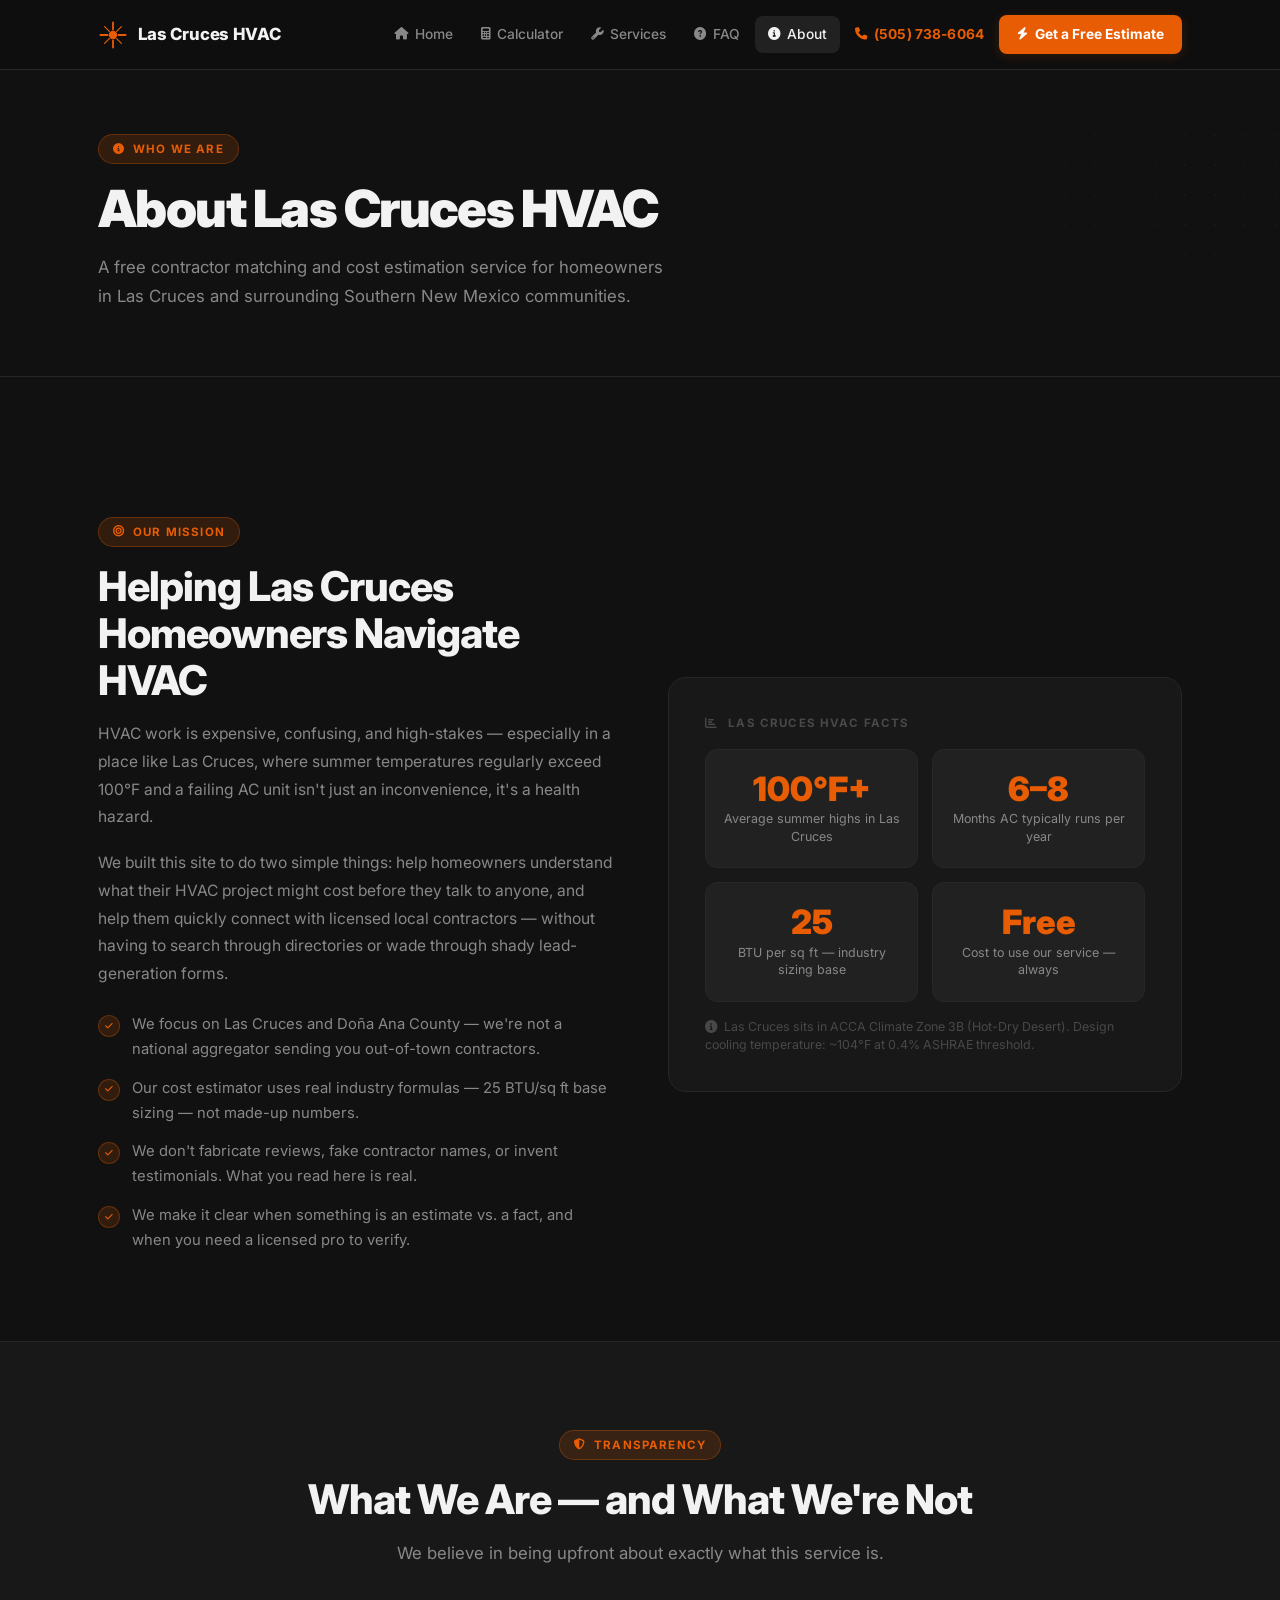
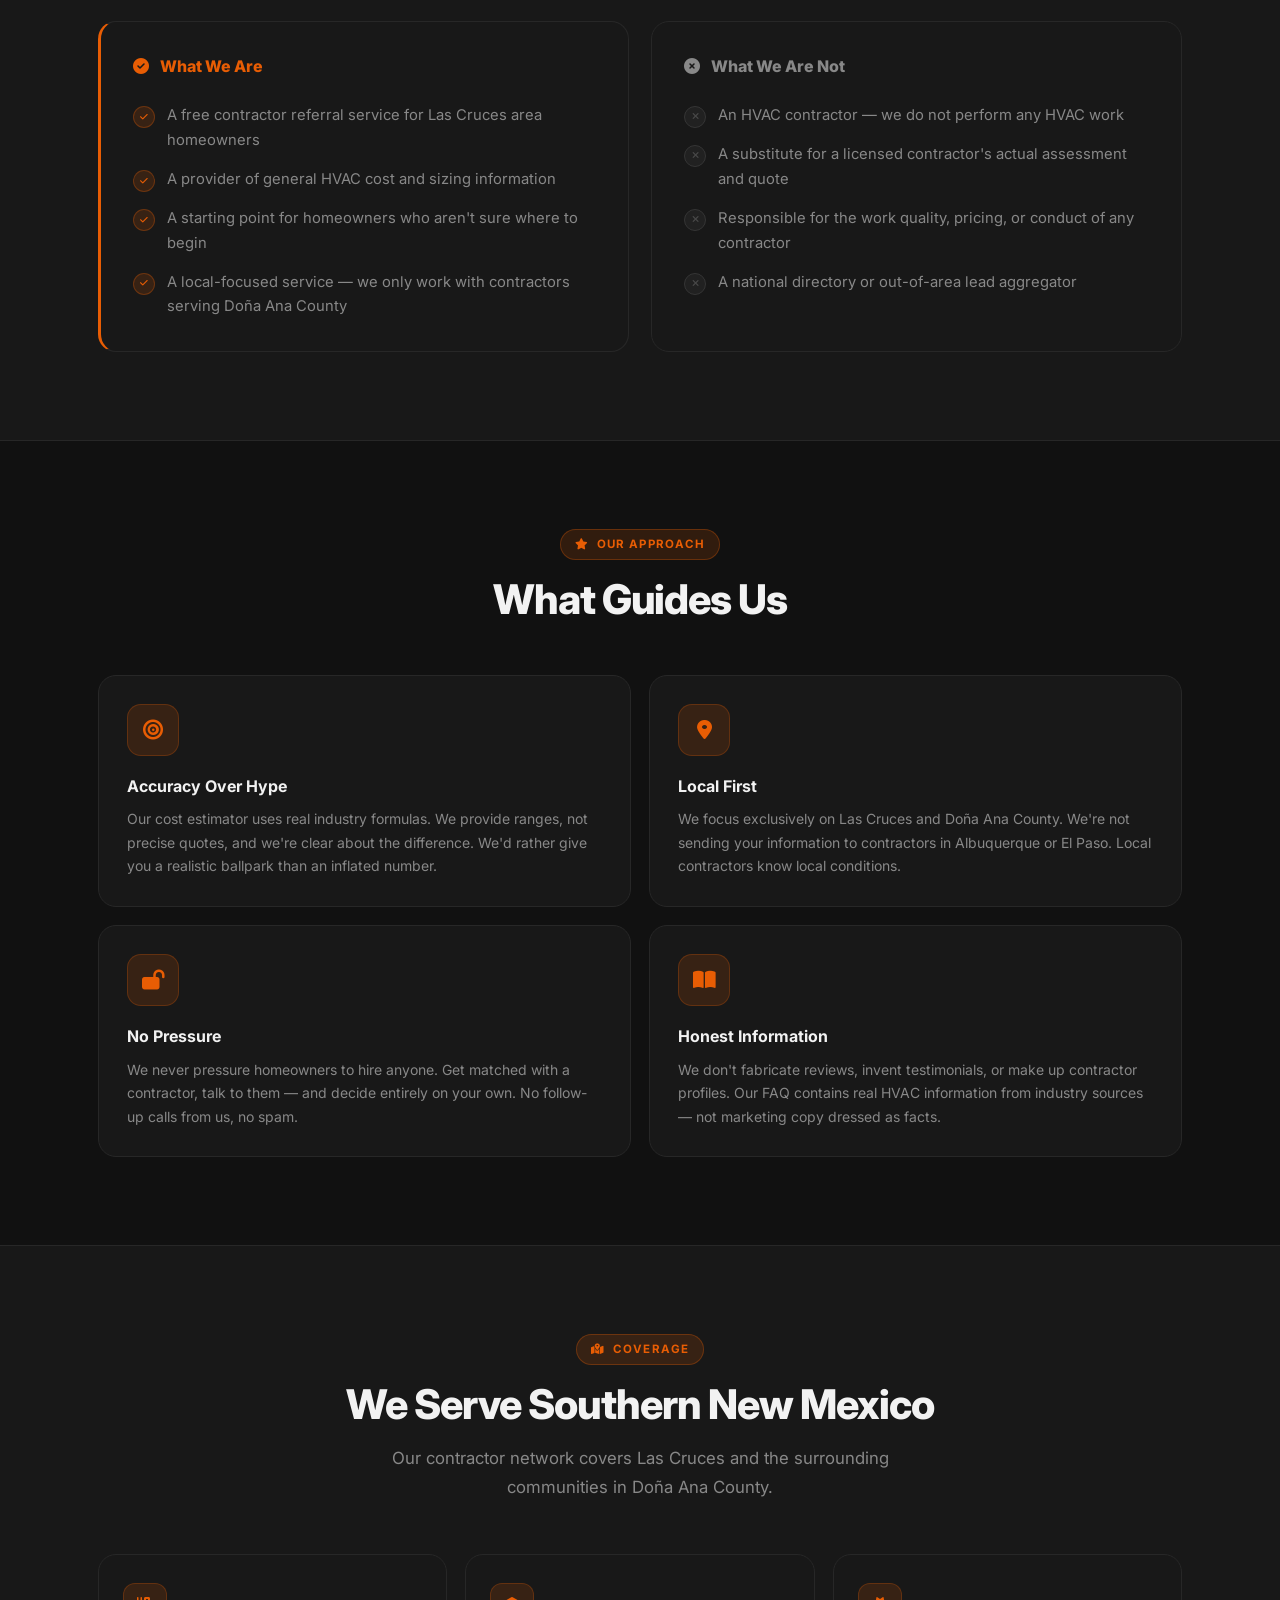
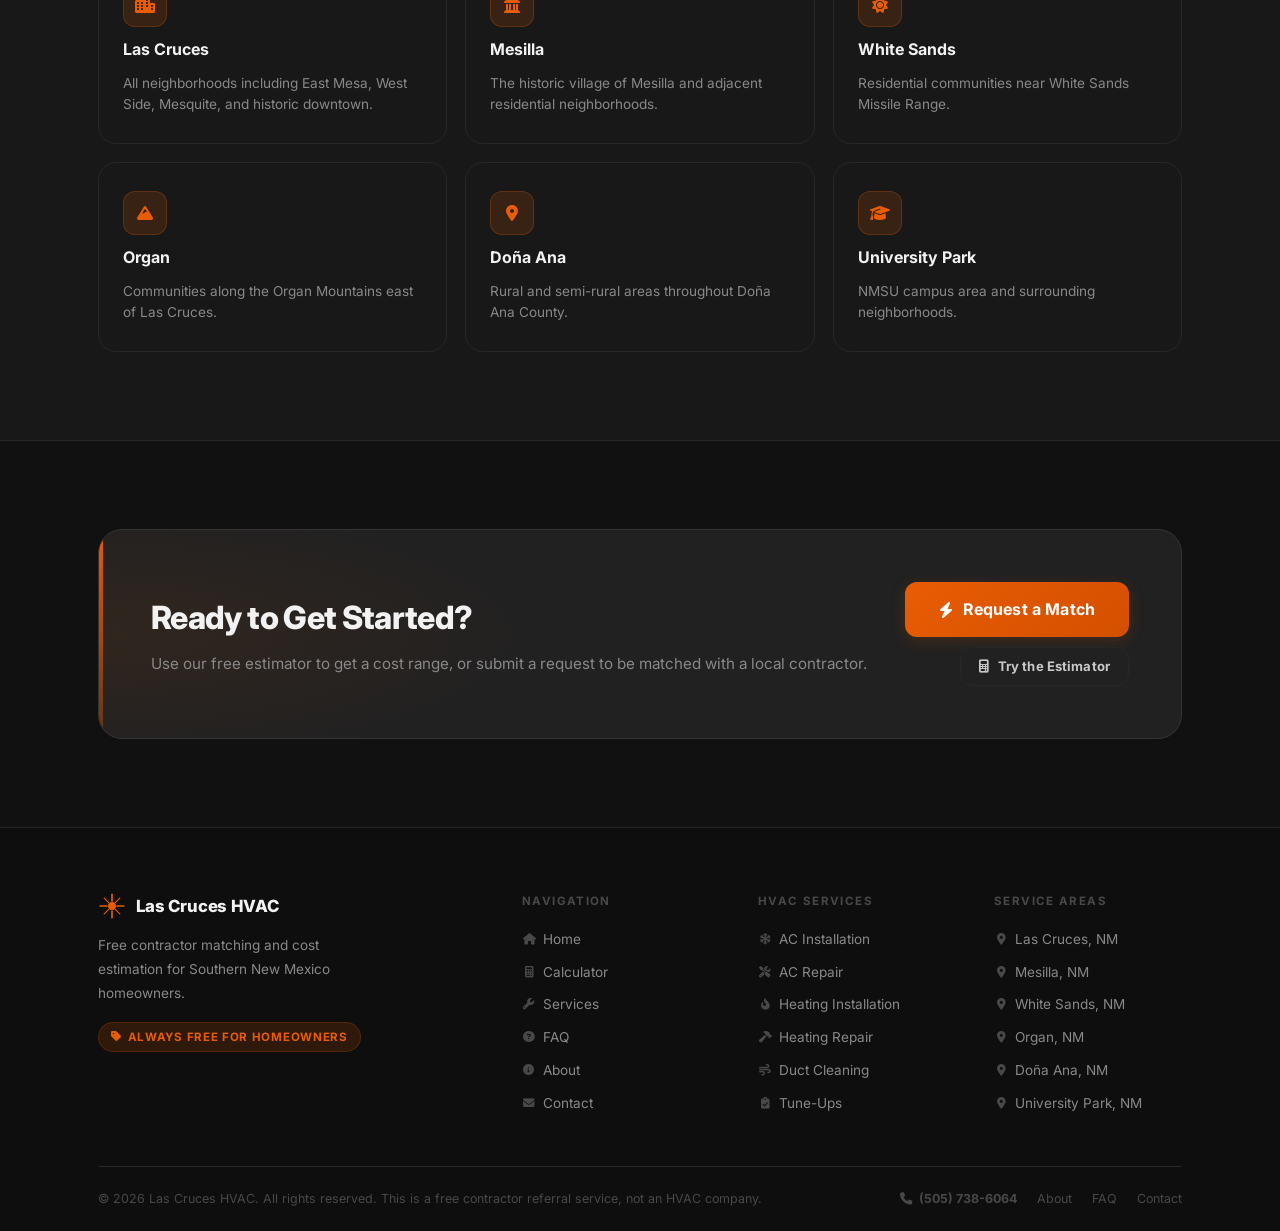
==== commit 27c0e6ce: "Add phone number (505) 738-6064 to navbar, footer, and contact page - Added .nav-phone and .footer-p" ====
--- a/about.html
+++ b/about.html
@@ -36,6 +36,7 @@
       <li><a href="services.html"><i class="fa-solid fa-wrench"></i> Services</a></li>
       <li><a href="faq.html"><i class="fa-solid fa-circle-question"></i> FAQ</a></li>
       <li><a href="about.html" class="active"><i class="fa-solid fa-info-circle"></i> About</a></li>
+      <li><a href="tel:+15057386064" class="nav-phone"><i class="fa-solid fa-phone"></i> (505) 738-6064</a></li>
       <li><a href="contact.html" class="nav-cta"><i class="fa-solid fa-bolt"></i> Get a Free Estimate</a></li>
     </ul>
     <button class="mobile-toggle" aria-label="Toggle navigation"><i class="fa-solid fa-bars"></i></button>
@@ -340,6 +341,7 @@
     <div class="footer-bottom">
       <p>&copy; 2026 Las Cruces HVAC. All rights reserved. This is a free contractor referral service, not an HVAC company.</p>
       <div class="footer-bottom-links">
+        <a href="tel:+15057386064" class="footer-phone"><i class="fa-solid fa-phone"></i> (505) 738-6064</a>
         <a href="about.html">About</a>
         <a href="faq.html">FAQ</a>
         <a href="contact.html">Contact</a>
--- a/styles.css
+++ b/styles.css
@@ -199,6 +199,43 @@
   transform: translateY(-1px) !important;
 }
 
+.nav-phone {
+  display: flex !important;
+  align-items: center !important;
+  gap: 7px !important;
+  padding: 7px 13px !important;
+  border-radius: var(--radius-sm) !important;
+  font-size: 0.86rem !important;
+  font-weight: 700 !important;
+  color: var(--accent) !important;
+  transition: color var(--transition), background var(--transition) !important;
+  white-space: nowrap !important;
+  letter-spacing: 0.01em !important;
+}
+
+.nav-phone:hover {
+  background: var(--accent-dim) !important;
+  color: var(--accent-light) !important;
+}
+
+/* Footer phone link */
+.footer-phone {
+  display: inline-flex;
+  align-items: center;
+  gap: 7px;
+  font-size: 0.9rem;
+  font-weight: 700;
+  color: var(--accent);
+  transition: color var(--transition);
+}
+
+.footer-phone:hover { color: var(--accent-light); }
+
+/* Mobile: hide nav phone number, show only on wider screens */
+@media (max-width: 960px) {
+  .nav-phone { display: none !important; }
+}
+
 .mobile-toggle {
   display: none;
   background: none;
